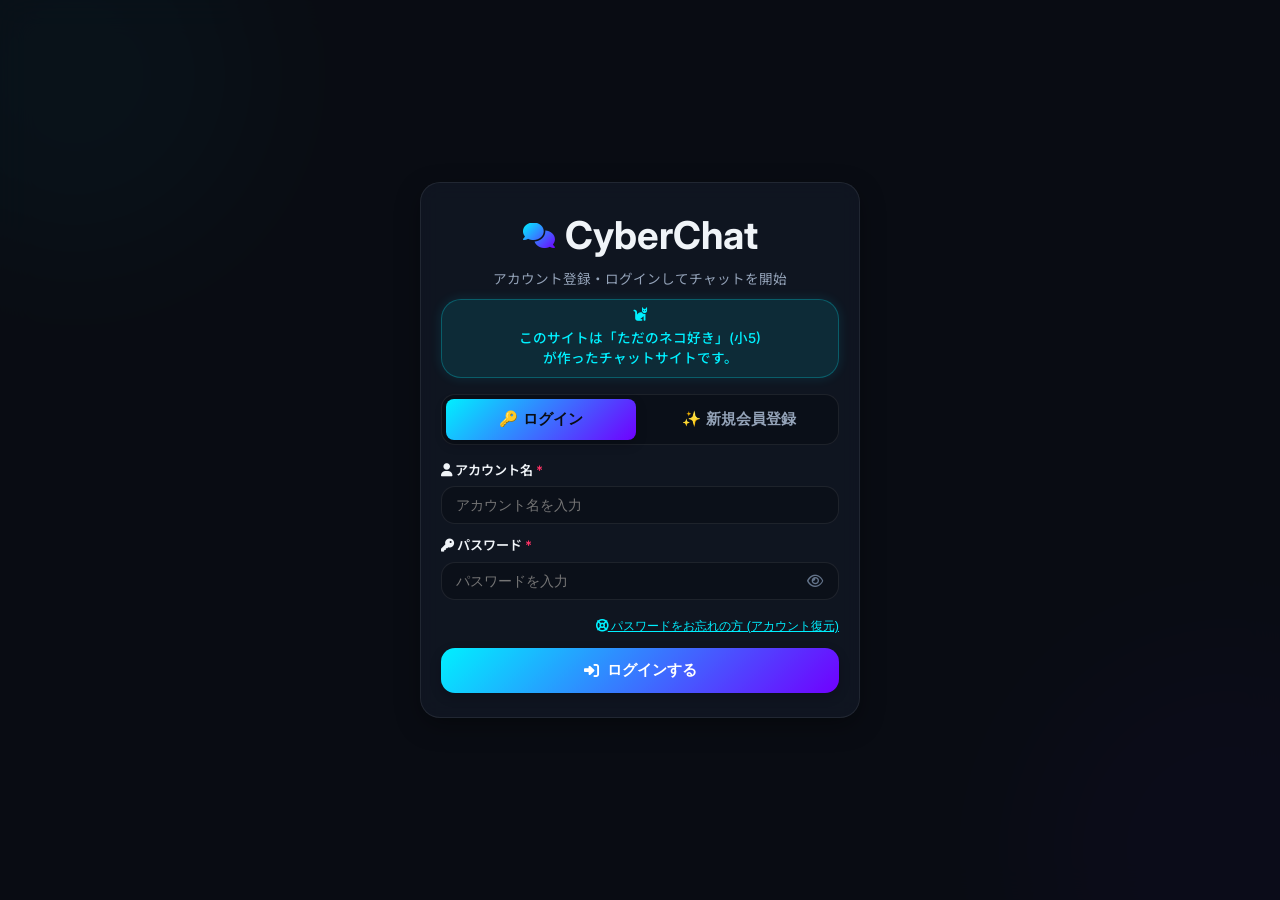
==== index.html @ 67e1bb81 "Add files via upload" ====
<!DOCTYPE html>
<html lang="ja">
<head>
  <meta charset="UTF-8">
  <meta name="viewport" content="width=device-width, initial-scale=1.0">
  <title>CyberChat - リアルタイム自由チャット (AI & ゲーム拡張版)</title>

  <!-- Google Fonts -->
  <link rel="preconnect" href="https://fonts.googleapis.com">
  <link rel="preconnect" href="https://fonts.gstatic.com" crossorigin>
  <link href="https://fonts.googleapis.com/css2?family=Inter:wght@300;400;500;600;700&family=Noto+Sans+JP:wght@300;400;500;700&display=swap" rel="stylesheet">

  <!-- FontAwesome Icons -->
  <link rel="stylesheet" href="https://cdnjs.cloudflare.com/ajax/libs/font-awesome/6.5.1/css/all.min.css">

  <!-- SVG Favicon -->
  <link rel="icon" href="data:image/svg+xml,<svg xmlns=%22http://www.w3.org/2000/svg%22 viewBox=%220 0 100 100%22><text y=%22.9em%22 font-size=%2290%22>💬</text></svg>">

  <!-- Custom Styles (Modularized) -->
  <link rel="stylesheet" href="css/main.css">
  <link rel="stylesheet" href="css/components/paint-studio.css">
  <link rel="stylesheet" href="styles.css">
</head>
<body>
  <!-- 背景グローエフェクト -->
  <div class="bg-glow bg-glow-1"></div>
  <div class="bg-glow bg-glow-2"></div>


  <!-- 画面共有ライブ表示ビューポート -->
  <div id="screen-share-overlay" class="screen-share-box glass-panel hidden">
    <div class="screen-share-header">
      <span id="screen-share-title-clickable" style="cursor:pointer;" title="クリックで大画面/小画面切り替え">
        <i class="fa-solid fa-desktop text-success pulse"></i> <strong id="screen-sharer-name">誰か</strong> の画面配信中
      </span>
      <div class="screen-share-actions">
        <button id="btn-expand-screen" class="btn-secondary btn-sm" title="大画面切り替え (シアターモード)"><i class="fa-solid fa-expand"></i></button>
        <button id="btn-snap-screen" class="btn-secondary btn-sm" title="スナップショット投稿"><i class="fa-solid fa-camera"></i></button>
        <button id="btn-stop-screen" class="btn-secondary btn-sm danger" title="共有停止"><i class="fa-solid fa-xmark"></i></button>
      </div>
    </div>
    <div class="screen-share-video-wrapper">
      <video id="screen-share-video" autoplay playsinline muted title="クリックで大画面切り替え"></video>
      <img id="screen-share-remote-img" class="hidden" alt="リモート画面配信" title="クリックで大画面切り替え">
    </div>
  </div>

  <!-- 🔑 ログイン・新規会員登録 モーダル (全画面オーバーレイ) -->
  <div id="auth-modal" class="overlay-screen active">
    <div class="join-card glass-panel animate-fade-in auth-card">
      <div class="join-header">
        <div class="app-brand">
          <i class="fa-solid fa-comments brand-icon"></i>
          <h2>CyberChat</h2>
        </div>
        <p class="join-subtitle">アカウント登録・ログインしてチャットを開始</p>
        <div class="auth-author-tag" id="site-creator-notice">
          <i class="fa-solid fa-cat"></i> <span>このサイトは「ただのネコ好き」(<span id="creator-grade">小5</span>)が作ったチャットサイトです。</span>
        </div>
      </div>

      <!-- Auth Mode Switch Tabs -->
      <div class="auth-tabs">
        <button type="button" id="tab-auth-login" class="auth-tab-btn active">🔑 ログイン</button>
        <button type="button" id="tab-auth-register" class="auth-tab-btn">✨ 新規会員登録</button>
      </div>

      <!-- 1. ログインフォーム -->
      <form id="login-form" class="auth-form-content active">
        <div class="input-group">
          <label for="login-account-name"><i class="fa-solid fa-user"></i> アカウント名 <span class="required">*</span></label>
          <input type="text" id="login-account-name" placeholder="アカウント名を入力" maxlength="30" required autocomplete="username">
        </div>

        <div class="input-group">
          <label for="login-password"><i class="fa-solid fa-key"></i> パスワード <span class="required">*</span></label>
          <div class="trip-input-wrapper">
            <input type="password" id="login-password" placeholder="パスワードを入力" required autocomplete="current-password">
            <button type="button" id="toggle-login-pass-vis" class="btn-icon-inside"><i class="fa-regular fa-eye"></i></button>
          </div>
        </div>

        <div id="login-error-msg" class="error-banner hidden"></div>

        <div style="text-align:right; margin-top:4px; margin-bottom:8px;">
          <button type="button" id="btn-open-recover-modal" style="font-size:0.78rem; color:var(--accent-primary); background:none; border:none; cursor:pointer; text-decoration:underline;">
            <i class="fa-solid fa-life-ring"></i> パスワードをお忘れの方 (アカウント復元)
          </button>
        </div>

        <button type="submit" id="btn-submit-login" class="btn-primary btn-block btn-lg" style="margin-top:4px;">
          <i class="fa-solid fa-right-to-bracket"></i> ログインする
        </button>
      </form>

      <!-- 2. 新規登録フォーム -->
      <form id="register-form" class="auth-form-content hidden">
        <div class="input-group">
          <label for="reg-account-name"><i class="fa-solid fa-user-plus"></i> アカウント名 <span class="required">*</span></label>
          <input type="text" id="reg-account-name" placeholder="例: cyber_user" maxlength="20" required autocomplete="username">
          <span class="input-hint">※半角英数字や日本語（3〜20文字）</span>
        </div>

        <div class="input-group">
          <label for="reg-recovery-email"><i class="fa-solid fa-envelope"></i> アカウント復元用メールアドレス (任意)</label>
          <input type="email" id="reg-recovery-email" placeholder="例: user@example.com" autocomplete="email">
          <span class="input-hint">※パスワード忘却時にアカウントを再発行・復元できます</span>
        </div>

        <div class="input-group">
          <label for="reg-password"><i class="fa-solid fa-lock"></i> パスワード <span class="required">*</span></label>
          <div class="trip-input-wrapper">
            <input type="password" id="reg-password" placeholder="4文字以上のパスワード" minlength="4" required autocomplete="new-password">
            <button type="button" id="toggle-reg-pass-vis" class="btn-icon-inside"><i class="fa-regular fa-eye"></i></button>
          </div>
        </div>

        <div class="input-group">
          <label for="reg-password-confirm"><i class="fa-solid fa-shield-halved"></i> パスワード (確認) <span class="required">*</span></label>
          <input type="password" id="reg-password-confirm" placeholder="パスワードを再入力" minlength="4" required autocomplete="new-password">
        </div>

        <div class="input-group">
          <label><i class="fa-solid fa-face-smile"></i> アイコンを選択 (全50種・GIF・5秒以内動画対応)</label>
          <div class="avatar-picker-tabs">
            <button type="button" class="avatar-tab-btn active" data-target="reg-tab-preset">アイコン50種</button>
            <button type="button" class="avatar-tab-btn" data-target="reg-tab-custom">🎬 画像・GIF・動画</button>
          </div>

          <div id="reg-tab-preset" class="avatar-tab-content active">
            <div class="avatar-category-pills">
              <button type="button" class="cat-pill active" data-cat="all" data-picker="reg">すべて</button>
              <button type="button" class="cat-pill" data-cat="cyber" data-picker="reg">SF</button>
              <button type="button" class="cat-pill" data-cat="werewolf" data-picker="reg">人狼</button>
              <button type="button" class="cat-pill" data-cat="animal" data-picker="reg">動物</button>
              <button type="button" class="cat-pill" data-cat="face" data-picker="reg">表情</button>
              <button type="button" class="cat-pill" data-cat="hobby" data-picker="reg">趣味</button>
            </div>
            <div id="reg-avatar-picker" class="avatar-picker-grid-50">
              <!-- 50種類アイコン -->
            </div>
          </div>

          <div id="reg-tab-custom" class="avatar-tab-content hidden">
            <div class="custom-avatar-uploader">
              <label class="btn-secondary btn-sm file-upload-btn">
                <i class="fa-solid fa-upload"></i> 画像 / GIF / 動画 (5秒以内) をアップロード
                <input type="file" id="reg-avatar-file-input" accept="image/*,image/gif,video/*" class="hidden-file-input">
              </label>
              <div class="url-input-row" style="margin-top:8px; display:flex; gap:6px;">
                <input type="url" id="reg-avatar-url-input" placeholder="画像・GIF・動画URL (https://...)" class="input-sm" style="flex:1;">
                <button type="button" id="btn-reg-apply-url" class="btn-primary btn-sm">適用</button>
              </div>
              <div class="custom-preview-wrapper" style="margin-top:10px; display:flex; align-items:center; gap:10px;">
                <span class="preview-lbl" style="font-size:0.85rem; color:var(--text-secondary);">現在のアイコン:</span>
                <div id="reg-avatar-preview" class="avatar-preview-box">🤖</div>
              </div>
            </div>
          </div>
        </div>

        <div class="input-group">
          <label for="reg-status"><i class="fa-solid fa-heart-pulse"></i> 一言ステータス</label>
          <select id="reg-status" class="status-select">
            <option value="💬 雑談歓迎">💬 雑談歓迎</option>
            <option value="🎮 ゲーム中">🎮 ゲーム中</option>
            <option value="☕ 作業中...">☕ 作業中...</option>
            <option value="😴 寝落ち寸前">😴 寝落ち寸前</option>
            <option value="🎵 音楽鑑賞">🎵 音楽鑑賞</option>
            <option value="❓ 質問・相談">❓ 質問・相談</option>
          </select>
        </div>

        <div id="reg-error-msg" class="error-banner hidden"></div>

        <button type="submit" id="btn-submit-register" class="btn-primary btn-block btn-lg" style="margin-top:12px;">
          <i class="fa-solid fa-user-check"></i> 新規登録して始める
        </button>
      </form>
    </div>
  </div>

  <!-- メインチャット画面 -->
  <div id="app-container" class="app-container hidden">
    <!-- サイドバー -->
    <aside id="sidebar" class="sidebar glass-panel">
      <div class="sidebar-header">
        <div class="app-brand-sm">
          <i class="fa-solid fa-comments brand-icon"></i>
          <span>CyberChat</span>
        </div>
        <button id="btn-close-sidebar" class="btn-icon sidebar-close-btn"><i class="fa-solid fa-xmark"></i></button>
      </div>

      <!-- 自分のプロフィールカード -->
      <div class="my-profile-card">
        <div class="profile-card-top-row">
          <div class="avatar-circle" id="my-avatar">🤖</div>
          <div class="profile-info">
            <div class="profile-name-row">
              <span class="profile-name" id="my-name-display">ゲスト</span>
              <span class="level-badge-pill" id="my-level-display">Lv.1</span>
            </div>
            <div class="profile-status-badge" id="my-status-display">💬 雑談歓迎</div>
            <div class="profile-trip" id="my-trip-display">◆------</div>
          </div>
          <div class="profile-card-actions">
            <button id="btn-open-edit-profile" class="btn-icon" title="プロフィール変更">
              <i class="fa-solid fa-pen-to-square"></i>
            </button>
            <button id="btn-logout-account" class="btn-icon danger" title="ログアウト">
              <i class="fa-solid fa-right-from-bracket"></i>
            </button>
          </div>
        </div>

        <div class="exp-bar-box" title="発言・フレンド追加・ログインでEXP獲得！Lv.10ですべての機能が解放されます">
          <div class="exp-bar-track">
            <div id="my-exp-bar-fill" class="exp-bar-fill" style="width: 0%;"></div>
          </div>
          <span id="my-exp-text" class="exp-text-val">0 / 50 EXP (0%)</span>
        </div>
      </div>

      <!-- 5 Categorized List Tab Buttons -->
      <div class="sidebar-category-tabs">
        <button class="sidebar-cat-btn" data-list-tab="ignored" title="無視リスト"><i class="fa-solid fa-user-slash"></i> 無視</button>
        <button class="sidebar-cat-btn active" data-list-tab="active" title="参加中リスト"><i class="fa-solid fa-microphone text-success"></i> 参加中</button>
        <button class="sidebar-cat-btn" data-list-tab="online" title="オンラインリスト"><i class="fa-solid fa-globe text-primary"></i> オンライン</button>
        <button class="sidebar-cat-btn" data-list-tab="friends" title="フレンドリスト"><i class="fa-solid fa-user-group text-warning"></i> フレンド</button>
        <button class="sidebar-cat-btn" data-list-tab="admins" title="運営リスト"><i class="fa-solid fa-shield-halved text-danger"></i> 運営</button>
      </div>

      <!-- User List Search Box -->
      <div class="sidebar-search-box">
        <i class="fa-solid fa-magnifying-glass search-icon"></i>
        <input type="text" id="sidebar-user-search-input" placeholder="アカウント名・IDで検索...">
        <button id="btn-clear-sidebar-search" class="btn-clear-search hidden"><i class="fa-solid fa-xmark"></i></button>
      </div>

      <!-- Active Tab Header & Counter -->
      <div class="sidebar-list-header">
        <span id="sidebar-list-title"><i class="fa-solid fa-users text-primary"></i> 参加中メンバー</span>
        <span id="sidebar-list-count-badge" class="user-count-badge">0人</span>
      </div>

      <!-- Unified List View Container -->
      <div class="sidebar-list-container">
        <ul id="sidebar-unified-user-ul" class="online-user-list">
          <!-- JS動的生成 -->
        </ul>
      </div>
    </aside>

    <!-- スマホDrawerオーバーレイ背景 -->
    <div id="sidebar-overlay" class="sidebar-overlay"></div>

    <!-- メインチャットエリア -->
    <main class="chat-main">
      <!-- 📁 ドラッグ＆ドロップファイル添付オーバーレイ -->
      <div id="drag-drop-overlay" class="drag-drop-overlay hidden">
        <i class="fa-solid fa-cloud-arrow-up pulse"></i>
        <div class="drag-drop-title">ファイルをドロップしてチャットへ添付</div>
        <div class="drag-drop-sub">画像・動画・音声・PDF・ZIP・ドキュメント対応 (最大15MB)</div>
      </div>

      <!-- ヘッダー -->
      <header class="chat-header glass-panel">
        <div class="header-left">
          <button id="btn-toggle-sidebar" class="btn-icon nav-drawer-btn">
            <i class="fa-solid fa-bars"></i>
          </button>
          <div class="chat-room-info">
            <h1 id="current-room-title"><i class="fa-solid fa-comments"></i> 💬 雑談部屋</h1>
            <span id="current-room-pr" class="room-pr-badge"><i class="fa-solid fa-bullhorn text-primary"></i> 誰でも自由に雑談できるメインの部屋です</span>
            <span class="room-status"><i class="fa-solid fa-bolt"></i> リアルタイム同期中</span>
          </div>
        </div>

        <div class="header-actions">
          <!-- 運営管理ボタン -->
          <button id="btn-open-admin-auth" class="btn-admin" title="運営専用管理画面">
            <i class="fa-solid fa-user-shield"></i>
            <span>運営</span>
          </button>

          <!-- 表示モード（スマホ/PC）即時切替ボタン -->
          <button id="btn-toggle-device-mode" class="btn-icon" title="スマホ/PC 表示モード切り替え">
            <i class="fa-solid fa-desktop"></i>
          </button>

          <!-- テーマ切り替えメニューボタン -->
          <button id="btn-theme-picker-toggle" class="btn-icon" title="カラーテーマ・ネオン背景の選択">
            <i class="fa-solid fa-palette"></i>
          </button>

          <!-- 画面共有ボタン -->
          <button id="btn-toggle-screen" class="btn-screen" title="画面共有">
            <i class="fa-solid fa-desktop"></i>
            <span>画面共有</span>
          </button>

          <!-- BGM プレイヤー -->
          <button id="btn-toggle-bgm" class="btn-icon" title="作業用BGM ON/OFF">
            <i class="fa-solid fa-music"></i>
          </button>


          <!-- ⚙️ 設定ボタン (効果音の音量・文字の大きさ) -->
          <button id="btn-open-settings" onclick="window.openSettingsModal()" class="btn-icon" title="⚙️ 設定 (音量・文字サイズ)">
            <i class="fa-solid fa-gear"></i>
          </button>

          <!-- 🌐 50か国語自動翻訳切り替えボタン -->
          <button id="btn-lang-picker-toggle" class="btn-icon" title="🌐 50か国語リアルタイム翻訳">
            <i class="fa-solid fa-language text-primary"></i>
          </button>
        </div>
      </header>

      <!-- テーマ選択ポップアップ -->
      <div id="theme-picker-popup" class="theme-picker-popup hidden animate-scale-up">
        <div class="theme-picker-title"><i class="fa-solid fa-palette"></i> テーマカラー切り替え (全10色)</div>
        <div class="theme-grid">
          <button class="theme-opt-btn active" data-theme-name="cyber">🌌 Cyber Midnight</button>
          <button class="theme-opt-btn" data-theme-name="matrix">💚 Matrix Code</button>
          <button class="theme-opt-btn" data-theme-name="vapor">🌇 Vaporwave Sunset</button>
          <button class="theme-opt-btn" data-theme-name="ocean">⚡ Electric Ocean</button>
          <button class="theme-opt-btn" data-theme-name="light">☀️ Clean Light</button>
          <button class="theme-opt-btn" data-theme-name="sakura">🌸 Sakura Neon</button>
          <button class="theme-opt-btn" data-theme-name="flame">🔥 Crimson Flame</button>
          <button class="theme-opt-btn" data-theme-name="forest">🌲 Emerald Forest</button>
          <button class="theme-opt-btn" data-theme-name="velvet">🔮 Midnight Velvet</button>
          <button class="theme-opt-btn" data-theme-name="pastel">🍭 Pastel Candy</button>
        </div>
      </div>

      <!-- 🌐 50か国語翻訳ポップアップ -->
      <div id="lang-picker-popup" class="theme-picker-popup hidden animate-scale-up" style="max-width:340px;">
        <div class="theme-picker-title"><i class="fa-solid fa-language text-primary"></i> 🌐 50か国語リアルタイム翻訳</div>
        <div style="font-size:0.75rem; color:var(--text-muted); margin-bottom:6px;">チャット翻訳ターゲット言語 (全50言語)</div>
        <select id="chat-lang-select" class="status-select" style="width:100%; font-size:0.85rem; padding:6px 10px;">
          <option value="ja">🇯🇵 日本語 (Japanese)</option>
          <option value="en">🇺🇸 English (英語)</option>
          <option value="zh-CN">🇨🇳 中文 简体 (Chinese)</option>
          <option value="zh-TW">🇹🇼 繁體中文 (Taiwan)</option>
          <option value="ko">🇰🇷 한국어 (Korean)</option>
          <option value="es">🇪🇸 Español (Spanish)</option>
          <option value="fr">🇫🇷 Français (French)</option>
          <option value="de">🇩🇪 Deutsch (German)</option>
          <option value="it">🇮🇹 Italiano (Italian)</option>
          <option value="pt">🇵🇹 Português (Portuguese)</option>
          <option value="ru">🇷🇺 Русский (Russian)</option>
          <option value="ar">🇸🇦 العربية (Arabic)</option>
          <option value="hi">🇮🇳 हिन्दी (Hindi)</option>
          <option value="bn">🇧🇩 বাংলা (Bengali)</option>
          <option value="tr">🇹🇷 Türkçe (Turkish)</option>
          <option value="vi">🇻🇳 Tiếng Việt (Vietnamese)</option>
          <option value="id">🇮🇩 Bahasa Indonesia (Indonesian)</option>
          <option value="tl">🇵🇭 Tagalog / Filipino</option>
          <option value="pl">🇵🇱 Polski (Polish)</option>
          <option value="nl">🇳🇱 Nederlands (Dutch)</option>
          <option value="th">🇹🇭 ไทย (Thai)</option>
          <option value="uk">🇺🇦 Українська (Ukrainian)</option>
          <option value="el">🇬🇷 Ελληνικά (Greek)</option>
          <option value="cs">🇨🇿 Čeština (Czech)</option>
          <option value="ro">🇷🇴 Română (Romanian)</option>
          <option value="hu">🇭🇺 Magyar (Hungarian)</option>
          <option value="sv">🇸🇪 Svenska (Swedish)</option>
          <option value="fi">🇫🇮 Suomi (Finnish)</option>
          <option value="no">🇳🇴 Norsk (Norwegian)</option>
          <option value="da">🇩🇰 Dansk (Danish)</option>
          <option value="he">🇮🇱 עברית (Hebrew)</option>
          <option value="fa">🇮🇷 فارسی (Persian)</option>
          <option value="ms">🇲🇾 Bahasa Melayu (Malay)</option>
          <option value="sk">🇸🇰 Slovenčina (Slovak)</option>
          <option value="bg">🇧🇬 Български (Bulgarian)</option>
          <option value="hr">🇭🇷 Hrvatski (Croatian)</option>
          <option value="sr">🇸🇷 Српски (Serbian)</option>
          <option value="sl">🇸🇮 Slovenščina (Slovenian)</option>
          <option value="et">🇪🇪 Eesti (Estonian)</option>
          <option value="lv">🇱🇻 Latviešu (Latvian)</option>
          <option value="lt">🇱🇹 Lietuvių (Lithuanian)</option>
          <option value="is">🇮🇸 Íslenska (Icelandic)</option>
          <option value="ga">🇮🇪 Gaeilge (Irish)</option>
          <option value="mt">🇲🇹 Malti (Maltese)</option>
          <option value="sq">🇦🇱 Shqip (Albanian)</option>
          <option value="mk">🇲🇰 Македонски (Macedonian)</option>
          <option value="hy">🇦🇲 Հայերեն (Armenian)</option>
          <option value="ka">🇬🇪 ქართული (Georgian)</option>
          <option value="mn">🇲🇳 Монгол (Mongolian)</option>
          <option value="km">🇰🇭 ភាសាខ្មែរ (Khmer)</option>
        </select>
      </div>

      <!-- ルーム切り替えタブバー -->
      <div class="room-tabs-bar glass-panel">
        <div id="room-tabs-list" class="room-tabs-list">
          <button class="room-tab active" data-room="public_main" data-name="💬 雑談部屋" data-pr="誰でも自由に雑談できるメインの部屋です">
            <i class="fa-solid fa-comments"></i> 💬 雑談部屋
          </button>
          <button class="room-tab" data-room="sys_admin" data-name="👑 運営部屋" data-pr="運営メンバー・製作者のみが入れる特別限定ルームです">
            <i class="fa-solid fa-crown text-warning"></i> 👑 運営部屋
          </button>
          <button class="room-tab" data-room="sys_trusted" data-name="💎 信頼部屋" data-pr="信頼済みエフェクトがついている人限定の部屋です">
            <i class="fa-solid fa-gem text-info"></i> 💎 信頼部屋
          </button>
          <button class="room-tab" data-room="sys_veteran" data-name="⭐ 古参部屋" data-pr="古参エフェクトがついている人限定の部屋です">
            <i class="fa-solid fa-star text-warning"></i> ⭐ 古参部屋
          </button>
          <button class="room-tab room-tab-bug" data-room="public_bug_report" data-name="🐛 バグ報告ホーム" data-pr="システムや表示の不具合・バグ報告を投稿する部屋です">
            <i class="fa-solid fa-bug text-danger"></i> 🐛 バグ報告ホーム
          </button>
          <button class="room-tab room-tab-feature" data-room="public_feature_request" data-name="💡 追加機能提案ホーム" data-pr="こんな機能がほしい！などのアイデアや提案を投稿する部屋です">
            <i class="fa-solid fa-lightbulb text-warning"></i> 💡 追加機能提案ホーム
          </button>
          <!-- 作成された部屋タブが動的に表示されます -->
        </div>
        <button id="btn-open-create-room" class="btn-create-room" title="新しい部屋を作成">
          <i class="fa-solid fa-plus"></i> 新しい部屋を作成
        </button>
      </div>

      <!-- お題・トピックピン留めバー -->
      <div class="topic-pin-bar glass-panel">
        <i class="fa-solid fa-thumbtack topic-icon"></i>
        <span class="topic-label">本日のお題:</span>
        <span id="room-topic-text" class="topic-text">みんなの好きな食べ物や最近ハマっていることは？</span>
        <button id="btn-edit-topic" class="btn-edit-topic-icon" title="お題を変更"><i class="fa-solid fa-pen"></i></button>
      </div>

      <!-- 🔍 チャットメッセージ検索バー -->
      <div class="chat-msg-search-container">
        <div class="chat-msg-search-input-wrapper">
          <i class="fa-solid fa-magnifying-glass"></i>
          <input type="text" id="chat-msg-search-input" class="chat-msg-search-input" placeholder="🔍 メッセージ本文・発言者をリアルタイム検索...">
          <button id="btn-clear-chat-search" class="btn-clear-search hidden"><i class="fa-solid fa-xmark"></i></button>
        </div>
        <span id="chat-search-count-tag" class="user-count-badge hidden">0件</span>
      </div>

      <!-- メッセージ表示エリア -->
      <div id="chat-messages" class="chat-messages">
        <div id="messages-loading" class="loading-state">
          <i class="fa-solid fa-circle-notch fa-spin"></i> メッセージを読み込み中...
        </div>
        <div id="messages-container" class="messages-container"></div>
      </div>

      <!-- スクロールダウンボタン -->
      <button id="btn-scroll-bottom" class="scroll-bottom-btn hidden">
        <i class="fa-solid fa-arrow-down"></i>
        <span id="unread-count" class="unread-badge hidden">0</span>
      </button>

      <!-- タイピング表示インジケーター -->
      <div id="typing-indicator" class="typing-indicator-bar hidden">
        <i class="fa-solid fa-pen-nib fa-bounce"></i> <span id="typing-users-text">誰かがメッセージを入力中...</span>
      </div>

      <!-- 返信（引用）ターゲット表示バー -->
      <div id="reply-banner" class="reply-banner-bar hidden">
        <div class="reply-info">
          <i class="fa-solid fa-reply text-primary"></i>
          <span class="reply-label">返信先: <strong id="reply-target-name">〇〇</strong></span>
          <span class="reply-text-preview" id="reply-target-text">"メッセージのプレビュー..."</span>
        </div>
        <button id="btn-cancel-reply" class="btn-cancel-whisper" title="返信キャンセル"><i class="fa-solid fa-xmark"></i></button>
      </div>

      <!-- 内緒話（DM）ターゲット表示バー -->
      <div id="whisper-banner" class="whisper-banner-bar hidden">
        <span><i class="fa-solid fa-lock"></i> <strong id="whisper-target-name">〇〇</strong> さんへ内緒話（秘密メッセージ）を送信中</span>
        <button id="btn-cancel-whisper" class="btn-cancel-whisper"><i class="fa-solid fa-xmark"></i> 解除</button>
      </div>

      <!-- メディア・ファイル添付プレビューバー -->
      <div id="attachment-preview" class="attachment-preview-bar hidden">
        <div class="preview-thumb-wrapper" id="preview-thumb-container">
          <img id="preview-img" src="" alt="添付ファイル" class="hidden">
          <div id="preview-file-icon" class="file-icon-placeholder hidden"><i class="fa-solid fa-file-arrow-up"></i></div>
          <button id="btn-remove-attachment" class="btn-remove-thumb"><i class="fa-solid fa-xmark"></i></button>
        </div>
        <div class="preview-info">
          <span class="preview-title" id="preview-filename">ファイルが選択されました</span>
          <span class="preview-hint" id="preview-filesize">送信ボタンを押すと投稿されます</span>
        </div>
      </div>


      <!-- Quick Snippets ショートカットバー -->
      <div class="snippets-bar">
        <span class="snippet-tag" onclick="window.startMathQuizGame()">🧠 数学クイズ</span>
        <span class="snippet-tag" onclick="window.insertSnippet('草ww')">草ww</span>
        <span class="snippet-tag" onclick="window.insertSnippet('88888👏')">88888👏</span>
        <span class="snippet-tag" onclick="window.insertSnippet('なるほど！')">なるほど！</span>
        <span class="snippet-tag" onclick="window.insertSnippet('おつあり！')">おつあり！</span>
      </div>

      <!-- 入力フッター -->
      <footer class="chat-footer glass-panel">
        <!-- 絵文字ピッカー -->
        <div id="emoji-picker" class="emoji-picker-popup hidden">
          <div class="emoji-grid">
            <span>😀</span><span>😂</span><span>🤣</span><span>😍</span><span>🥰</span><span>😎</span>
            <span>😊</span><span>🙌</span><span>👍</span><span>❤️</span><span>🔥</span><span>✨</span>
            <span>🎉</span><span>🤔</span><span>😅</span><span>😭</span><span>👀</span><span>💯</span>
            <span>🚀</span><span>💪</span><span>🙏</span><span>👏</span><span>⚡</span><span>💩</span>
          </div>
        </div>



        <div class="chat-input-row">
          <div class="tool-buttons">
            <!-- 🧠 数学対戦クイズ ボタン -->
            <button type="button" id="btn-open-math-quiz" onclick="const m=document.getElementById('math-quiz-modal'); if(m){ m.classList.remove('hidden'); m.style.display='flex'; }" class="btn-icon-tool" title="数学スピードクイズ対戦を出題">
              <i class="fa-solid fa-brain text-warning"></i>
            </button>

            <!-- 🧮 電卓キーパッド付き数学クイズ出題 ボタン -->
            <button type="button" id="btn-open-custom-quiz" onclick="const m=document.getElementById('custom-quiz-modal'); if(m){ m.classList.remove('hidden'); m.style.display='flex'; }" class="btn-icon-tool" title="電卓キーパッドでオリジナル数学クイズを出題">
              <i class="fa-solid fa-calculator text-success"></i>
            </button>

            <button type="button" id="btn-emoji-toggle" class="btn-icon-tool" title="絵文字">
              <i class="fa-regular fa-face-smile"></i>
            </button>

            <button type="button" id="btn-open-paint" class="btn-icon-tool" title="お絵かき・手書きイラスト">
              <i class="fa-solid fa-paintbrush"></i>
            </button>

            <label for="media-file-input" class="btn-icon-tool" title="画像・動画・ファイルを共有">
              <i class="fa-solid fa-paperclip"></i>
              <input type="file" id="media-file-input" accept="image/*,video/*,audio/*,.pdf,.zip,.doc,.docx,.txt,.csv" class="hidden-file-input">
            </label>

            <button type="button" id="btn-open-create-poll" class="btn-icon-tool" title="アンケートを作成">
              <i class="fa-solid fa-chart-simple"></i>
            </button>
          </div>

          <textarea id="message-text-input" placeholder="メッセージを入力... (Shift+Enterで改行)" rows="1"></textarea>

          <button id="btn-send-message" class="btn-send">
            <i class="fa-solid fa-paper-plane"></i>
          </button>
        </div>
      </footer>
    </main>
  </div>

  <!-- 👑 運営管理画面（コントロールパネル）モーダル -->
  <div id="admin-panel-modal" class="modal-overlay hidden">
    <div class="modal-card glass-panel animate-scale-up" style="max-width: 650px;">
      <div class="modal-header" style="background: rgba(255, 51, 102, 0.15);">
        <h3 class="text-danger"><i class="fa-solid fa-user-gear"></i> CyberChat 運営専用コントロールパネル</h3>
        <button class="btn-icon modal-close"><i class="fa-solid fa-xmark"></i></button>
      </div>
      <div class="modal-body" style="max-height: 70vh; overflow-y: auto;">
        
        <!-- 👑 運営権限ユーザー指名（製作者用） -->
        <div class="admin-section-box" style="background: rgba(0, 240, 255, 0.06); border-color: rgba(0, 240, 255, 0.25);">
          <h4><i class="fa-solid fa-crown text-warning"></i> 👑 運営権限ユーザー指名 (製作者専用)</h4>
          <p style="font-size:0.8rem; color:var(--text-secondary); margin-bottom:8px;">
            製作者「ただのネコ好き」のみが運営メンバーを指名・解除できます。指名されたメンバーは運営画面を直接開けます。
          </p>
          <div id="admin-delegation-list" style="display:flex; flex-direction:column; gap:6px; max-height:160px; overflow-y:auto;">
            <!-- JS動的レンダリング -->
          </div>
        </div>
        <div class="admin-section-box">
          <h4><i class="fa-solid fa-bolt text-danger"></i> ルーム一括操作</h4>
          <div class="admin-action-grid">
            <button id="btn-admin-clear-messages" class="btn-admin-act danger">
              <i class="fa-solid fa-trash-can"></i>
              <span>発言を全消去</span>
            </button>
            <button id="btn-admin-clear-topic" class="btn-admin-act warning">
              <i class="fa-solid fa-eraser"></i>
              <span>お題リセット</span>
            </button>
            <button id="btn-admin-toggle-crown" class="btn-admin-act primary">
              <i class="fa-solid fa-crown"></i>
              <span>👑 運営マーク切替</span>
            </button>
            <button id="btn-admin-clean-inactive" class="btn-admin-act warning">
              <i class="fa-solid fa-user-xmark"></i>
              <span>🧹 1ヶ月未ログイン垢を掃除</span>
            </button>
          </div>
        </div>

        <!-- 📢 運営公式アナウンス送信 -->
        <div class="admin-section-box">
          <h4><i class="fa-solid fa-bullhorn text-warning"></i> 運営公式アナウンス放送</h4>
          <div class="admin-announce-form">
            <input type="text" id="admin-announce-input" placeholder="全体に送る公式アナウンスメッセージを入力..." maxlength="120">
            <button id="btn-admin-send-announce" class="btn-primary"><i class="fa-solid fa-paper-plane"></i> 放送</button>
          </div>
        </div>

        <!-- 🤖 AI Bot (Gemini) APIキー設定セクション -->
        <div class="admin-section-box">
          <h4><i class="fa-solid fa-robot text-primary"></i> AI Bot (Gemini) APIキー設定</h4>
          <p style="font-size:0.8rem; color:var(--text-secondary); margin-bottom:10px;">
            APIキーを編集するには専用パスワード <code>hatosabure-Unei-API-key</code> を入力して解除してください。
          </p>

          <div class="input-group">
            <label for="admin-api-unlock-pass"><i class="fa-solid fa-lock text-warning"></i> APIキー編集用パスワード</label>
            <div class="trip-input-wrapper" style="display:flex; gap:6px;">
              <input type="password" id="admin-api-unlock-pass" placeholder="hatosabure-Unei-API-key を入力" autocomplete="off" style="flex:1;">
              <button type="button" id="btn-unlock-admin-api" class="btn-secondary btn-sm"><i class="fa-solid fa-key"></i> ロック解除</button>
            </div>
            <div id="admin-api-unlock-msg" class="error-banner hidden" style="margin-top:6px;"></div>
          </div>

          <div id="admin-api-key-edit-box" class="input-group hidden" style="margin-top:12px;">
            <label for="admin-ai-key-input"><i class="fa-solid fa-key text-success"></i> APIキー編集</label>
            <div class="trip-input-wrapper" style="display:flex; gap:6px;">
              <input type="password" id="admin-ai-key-input" placeholder="APIキーを入力" autocomplete="off" style="flex:1;">
              <button type="button" id="toggle-admin-ai-key-vis" class="btn-icon-inside"><i class="fa-regular fa-eye"></i></button>
              <button type="button" id="btn-save-admin-ai-key" class="btn-primary btn-sm"><i class="fa-solid fa-floppy-disk"></i> 保存</button>
            </div>
            <span class="input-hint">※APIキーはGitHubのリポジトリにコミットされず、ローカルにのみ保存されます。</span>
          </div>
        </div>

        <!-- 👥 オンラインユーザー管理 & BAN操作 -->
        <div class="admin-section-box">
          <h4><i class="fa-solid fa-users-slash text-danger"></i> 参加中メンバーのBAN（アクセス禁止）/ 追放</h4>
          
          <!-- 🎯 ユーザー名直接指定BANフォーム -->
          <div style="margin-bottom: 12px; background: rgba(255, 51, 102, 0.08); padding: 10px; border-radius: var(--radius-md); border: 1px solid rgba(255, 51, 102, 0.3);">
            <label style="font-size:0.82rem; font-weight:700; color:#ff6b8b; display:block; margin-bottom:6px;">
              <i class="fa-solid fa-user-ninja"></i> ユーザー名・アカウント名で直接永久BAN指定
            </label>
            <div style="display:flex; gap:6px;">
              <input type="text" id="admin-manual-ban-name-input" placeholder="例: 野獣先輩" class="input-sm" style="flex:1;">
              <button type="button" id="btn-admin-manual-ban" class="btn-primary btn-sm danger"><i class="fa-solid fa-gavel"></i> 永久BAN実行</button>
            </div>
            <span class="input-hint">※指定した名前での新規ログイン・アクセス・発言を即座かつ永久に遮断します。</span>
          </div>

          <div class="admin-user-table-wrapper">
            <table class="admin-user-table">
              <thead>
                <tr>
                  <th>ユーザー名</th>
                  <th>トリップ</th>
                  <th>ID</th>
                  <th>操作</th>
                </tr>
              </thead>
              <tbody id="admin-user-tbody">
                <!-- JSで動的生成 -->
              </tbody>
            </table>
          </div>
        </div>

        <!-- 🚫 BANリスト解除管理 -->
        <div class="admin-section-box">
          <h4><i class="fa-solid fa-ban text-muted"></i> 現在BANされているユーザー一覧</h4>
          <ul id="admin-banned-list" class="admin-banned-ul">
            <!-- JSで動的生成 -->
          </ul>
        </div>

        <!-- 📋 届いたバグ報告・追加機能提案一覧 -->
        <div class="admin-section-box">
          <h4><i class="fa-solid fa-clipboard-list text-info"></i> 届いたバグ報告・追加機能提案一覧</h4>
          <div class="admin-reports-wrapper" style="max-height:220px; overflow-y:auto;">
            <ul id="admin-reports-list" class="admin-banned-ul">
              <!-- JSで動的生成 -->
            </ul>
          </div>
        </div>

      </div>
      <div class="modal-footer">
        <button class="btn-secondary modal-close">管理画面を閉じる</button>
      </div>
    </div>
  </div>

  <!-- 🎨 お絵かき・手書きイラストスタジオ モーダル -->
  <div id="paint-modal" class="modal-overlay hidden">
    <div class="modal-card glass-panel animate-scale-up paint-studio-modal">
      <div class="modal-header paint-modal-header">
        <div class="paint-header-left">
          <h3><i class="fa-solid fa-paintbrush text-primary"></i> 手書きイラストスタジオ</h3>
        </div>
        <div class="paint-header-actions">
          <button type="button" id="btn-paint-undo" class="btn-secondary btn-sm" title="元に戻す (Ctrl+Z)" disabled>
            <i class="fa-solid fa-rotate-left"></i> 元に戻す
          </button>
          <button type="button" id="btn-paint-redo" class="btn-secondary btn-sm" title="やり直し (Ctrl+Y)" disabled>
            <i class="fa-solid fa-rotate-right"></i> やり直し
          </button>
          <button type="button" id="btn-clear-paint" class="btn-danger-soft btn-sm" title="キャンバスを全消去">
            <i class="fa-solid fa-trash-can"></i> 全消去
          </button>
          <button type="button" class="btn-icon modal-close" title="閉じる"><i class="fa-solid fa-xmark"></i></button>
        </div>
      </div>

      <div class="modal-body paint-studio-body">
        <!-- 🛠️ ツール選択バー -->
        <div class="paint-toolbar">
          <div class="paint-tool-group">
            <button type="button" class="paint-tool-btn active" data-tool="pen" title="ペン (通常描画)">
              <i class="fa-solid fa-pen"></i><span>ペン</span>
            </button>
            <button type="button" class="paint-tool-btn" data-tool="eraser" title="消しゴム">
              <i class="fa-solid fa-eraser"></i><span>消しゴム</span>
            </button>
            <button type="button" class="paint-tool-btn" data-tool="blur" title="ぼかし (描画線をぼかす)">
              <i class="fa-solid fa-droplet"></i><span>ぼかし</span>
            </button>
            <button type="button" class="paint-tool-btn" data-tool="bucket" title="バケツ塗りつぶし">
              <i class="fa-solid fa-fill-drip"></i><span>塗りつぶし</span>
            </button>
            <button type="button" class="paint-tool-btn" data-tool="highlighter" title="蛍光ペン (裏抜けマーカー)">
              <i class="fa-solid fa-highlighter"></i><span>蛍光ペン</span>
            </button>
            <button type="button" class="paint-tool-btn" data-tool="neon" title="ネオン (光るペン)">
              <i class="fa-solid fa-wand-magic-sparkles"></i><span>ネオン</span>
            </button>
            <button type="button" class="paint-tool-btn" data-tool="rainbow" title="レインボー">
              <i class="fa-solid fa-rainbow"></i><span>虹色</span>
            </button>
            <button type="button" class="paint-tool-btn" data-tool="stamp" title="キラキラスタンプ">
              <i class="fa-solid fa-star"></i><span>スタンプ</span>
            </button>
            <button type="button" class="paint-tool-btn" data-tool="shape" title="図形描画">
              <i class="fa-solid fa-shapes"></i><span>図形</span>
            </button>
            <button type="button" class="paint-tool-btn" data-tool="eyedropper" title="スポイト (色取得)">
              <i class="fa-solid fa-eye-dropper"></i><span>スポイト</span>
            </button>
          </div>
        </div>

        <!-- ⚙️ 調整コントロールパネル -->
        <div class="paint-controls-bar">
          <!-- 図形設定（図形ツール選択時） -->
          <div id="paint-shape-options" class="paint-option-group hidden">
            <label><i class="fa-solid fa-vector-square"></i> 種類:</label>
            <select id="paint-shape-type" class="paint-select-sm">
              <option value="line">直線</option>
              <option value="rect">長方形</option>
              <option value="circle">円 / 楕円</option>
              <option value="arrow">矢印</option>
            </select>
            <label class="paint-checkbox-label">
              <input type="checkbox" id="paint-shape-fill"> 塗りつぶし
            </label>
          </div>

          <!-- スタンプ設定（スタンプツール選択時） -->
          <div id="paint-stamp-options" class="paint-option-group hidden">
            <label><i class="fa-solid fa-icons"></i> スタンプ:</label>
            <select id="paint-stamp-type" class="paint-select-sm">
              <option value="star">★ 星</option>
              <option value="heart">♥ ハート</option>
              <option value="sparkle">✨ キラキラ</option>
              <option value="note">🎵 音符</option>
            </select>
          </div>

          <!-- カラーパレット & カラーピッカー -->
          <div class="paint-color-section">
            <input type="color" id="paint-color" value="#00f0ff" title="カラーピッカー">
            <div class="paint-swatches">
              <button type="button" class="paint-swatch" data-color="#000000" style="background:#000000;"></button>
              <button type="button" class="paint-swatch" data-color="#ffffff" style="background:#ffffff; border:1px solid #ccc;"></button>
              <button type="button" class="paint-swatch" data-color="#ff3366" style="background:#ff3366;"></button>
              <button type="button" class="paint-swatch" data-color="#ff9900" style="background:#ff9900;"></button>
              <button type="button" class="paint-swatch" data-color="#ffcc00" style="background:#ffcc00;"></button>
              <button type="button" class="paint-swatch" data-color="#00ff88" style="background:#00ff88;"></button>
              <button type="button" class="paint-swatch active" data-color="#00f0ff" style="background:#00f0ff;"></button>
              <button type="button" class="paint-swatch" data-color="#7000ff" style="background:#7000ff;"></button>
              <button type="button" class="paint-swatch" data-color="#ff00ff" style="background:#ff00ff;"></button>
            </div>
          </div>

          <!-- 太さ ＆ 透明度スライダー -->
          <div class="paint-sliders-section">
            <div class="paint-slider-item">
              <span>太さ: <strong id="paint-size-val">6px</strong></span>
              <input type="range" id="paint-size" min="1" max="60" value="6">
            </div>
            <div class="paint-slider-item">
              <span>透明度: <strong id="paint-opacity-val">100%</strong></span>
              <input type="range" id="paint-opacity" min="10" max="100" value="100">
            </div>
            <!-- リアルタイムプレビュープレビューサークル -->
            <div class="paint-brush-preview-wrapper" title="ブラシプレビュー">
              <div id="paint-brush-preview"></div>
            </div>
          </div>
        </div>

        <!-- 🖼️ キャンバス描画領域 -->
        <div class="paint-canvas-wrapper" id="paint-canvas-wrapper">
          <canvas id="paint-canvas" width="720" height="480"></canvas>
        </div>
      </div>

      <div class="modal-footer paint-modal-footer">
        <div class="paint-footer-left">
          <!-- 背景選択 -->
          <div class="paint-bg-selector">
            <label for="paint-bg-type"><i class="fa-solid fa-layer-group"></i> キャンバス背景:</label>
            <select id="paint-bg-type" class="paint-select-sm">
              <option value="white">白背景</option>
              <option value="black">黒背景</option>
              <option value="grid">方眼紙 (グリッド)</option>
              <option value="transparent">透明</option>
            </select>
          </div>
          <!-- 背景画像読込 -->
          <label for="paint-bg-file" class="btn-secondary btn-sm" title="下絵・背景画像を読込">
            <i class="fa-solid fa-image"></i> 画像読込
            <input type="file" id="paint-bg-file" accept="image/*" class="hidden-file-input">
          </label>
          <!-- PNG保存 -->
          <button type="button" id="btn-download-paint" class="btn-secondary btn-sm" title="画像として保存">
            <i class="fa-solid fa-download"></i> 保存
          </button>
        </div>

        <div class="paint-footer-right">
          <button type="button" class="btn-secondary modal-close">キャンセル</button>
          <button type="button" id="btn-submit-paint" class="btn-primary">
            <i class="fa-solid fa-paper-plane"></i> イラストを投稿
          </button>
        </div>
      </div>
    </div>
  </div>

  <!-- 🏠 新しい部屋を作成モーダル -->
  <div id="create-room-modal" class="modal-overlay hidden">
    <div class="modal-card glass-panel animate-scale-up">
      <div class="modal-header">
        <h3><i class="fa-solid fa-plus-circle text-primary"></i> 新しい部屋を作成</h3>
        <button class="btn-icon modal-close"><i class="fa-solid fa-xmark"></i></button>
      </div>
      <div class="modal-body">
        <div class="input-group">
          <label for="new-room-name"><i class="fa-solid fa-door-open"></i> 部屋の名前 <span class="required">*</span></label>
          <input type="text" id="new-room-name" placeholder="例: ゲーム部屋、イラスト雑談" maxlength="25" required>
        </div>

        <div class="input-group">
          <label for="new-room-pr"><i class="fa-solid fa-bullhorn"></i> 部屋のPR / 説明</label>
          <input type="text" id="new-room-pr" placeholder="例: みんなでワイワイゲームについて話す部屋です！" maxlength="60">
        </div>

        <div class="input-group">
          <label><i class="fa-solid fa-icons"></i> 部屋アイコン</label>
          <div class="room-icon-picker">
            <button type="button" class="room-icon-opt active" data-icon="💬">💬 雑談</button>
            <button type="button" class="room-icon-opt" data-icon="🎮">🎮 ゲーム</button>
            <button type="button" class="room-icon-opt" data-icon="🎵">🎵 音楽</button>
            <button type="button" class="room-icon-opt" data-icon="📚">📚 読書</button>
            <button type="button" class="room-icon-opt" data-icon="🎨">🎨 イラスト</button>
            <button type="button" class="room-icon-opt" data-icon="🔒">🔒 秘密</button>
          </div>
        </div>

        <div class="input-group">
          <label><i class="fa-solid fa-shield-halved"></i> アクセス制限設定</label>
          <div class="room-access-type-selector">
            <label class="access-type-option">
              <input type="radio" name="new-room-access" value="public" checked>
              <div class="access-type-card">
                <i class="fa-solid fa-globe text-success"></i>
                <div>
                  <strong>誰でも入れる (公開)</strong>
                  <span class="sub-desc">パスワード不要で誰でも参加できます</span>
                </div>
              </div>
            </label>
            <label class="access-type-option">
              <input type="radio" name="new-room-access" value="private">
              <div class="access-type-card">
                <i class="fa-solid fa-lock text-warning"></i>
                <div>
                  <strong>パスワード制 (鍵付き)</strong>
                  <span class="sub-desc">合言葉・パスワードを知っている人のみ参加できます</span>
                </div>
              </div>
            </label>
          </div>
        </div>

        <div id="new-room-password-group" class="input-group hidden">
          <label for="new-room-password"><i class="fa-solid fa-key"></i> 部屋のパスワード <span class="required">*</span></label>
          <input type="password" id="new-room-password" placeholder="合言葉を入力" maxlength="20">
        </div>
      </div>
      <div class="modal-footer">
        <button class="btn-secondary modal-close">キャンセル</button>
        <button id="btn-submit-create-room" class="btn-primary"><i class="fa-solid fa-check"></i> 部屋を作成して入室</button>
      </div>
    </div>
  </div>

  <!-- 🔒 パスワード付き部屋の入力モーダル -->
  <div id="room-pass-modal" class="modal-overlay hidden">
    <div class="modal-card glass-panel animate-scale-up" style="max-width:380px;">
      <div class="modal-header">
        <h3><i class="fa-solid fa-lock text-warning"></i> パスワード付き部屋への入室</h3>
        <button class="btn-icon modal-close"><i class="fa-solid fa-xmark"></i></button>
      </div>
      <div class="modal-body">
        <p id="room-pass-target-name" style="font-weight:600; margin-bottom:10px; color:var(--text-primary);"></p>
        <div class="input-group">
          <label for="room-pass-input">合言葉 / パスワード <span class="required">*</span></label>
          <input type="password" id="room-pass-input" placeholder="パスワードを入力" required>
        </div>
        <div id="room-pass-error" class="error-banner hidden">パスワードが間違っています</div>
      </div>
      <div class="modal-footer">
        <button class="btn-secondary modal-close">キャンセル</button>
        <button id="btn-submit-room-pass" class="btn-primary"><i class="fa-solid fa-key"></i> 入室する</button>
      </div>
    </div>
  </div>

  <!-- お題編集モーダル -->
  <div id="topic-modal" class="modal-overlay hidden">
    <div class="modal-card glass-panel animate-scale-up">
      <div class="modal-header">
        <h3><i class="fa-solid fa-thumbtack"></i> ルームのお題を変更</h3>
        <button class="btn-icon modal-close"><i class="fa-solid fa-xmark"></i></button>
      </div>
      <div class="modal-body">
        <div class="input-group">
          <label for="topic-input">新しいお題テキスト</label>
          <input type="text" id="topic-input" placeholder="例: 今週のおすすめアニメは？" maxlength="60">
        </div>
      </div>
      <div class="modal-footer">
        <button class="btn-secondary modal-close">キャンセル</button>
        <button id="btn-save-topic" class="btn-primary"><i class="fa-solid fa-check"></i> 更新する</button>
      </div>
    </div>
  </div>

  <!-- アンケート作成モーダル -->
  <div id="poll-modal" class="modal-overlay hidden">
    <div class="modal-card glass-panel animate-scale-up">
      <div class="modal-header">
        <h3><i class="fa-solid fa-chart-simple"></i> アンケートを作成</h3>
        <button class="btn-icon modal-close"><i class="fa-solid fa-xmark"></i></button>
      </div>
      <div class="modal-body">
        <div class="input-group">
          <label for="poll-question">アンケートの質問 <span class="required">*</span></label>
          <input type="text" id="poll-question" placeholder="例: 次のイベントはどこに行きたい？" maxlength="80">
        </div>

        <div class="input-group">
          <label>選択肢 <span class="required">*</span> (最小2つ、最大8つ)</label>
          <div id="poll-options-container" class="poll-options-inputs">
            <div class="poll-opt-row">
              <input type="text" class="poll-opt-input" placeholder="選択肢 1" maxlength="30">
            </div>
            <div class="poll-opt-row">
              <input type="text" class="poll-opt-input" placeholder="選択肢 2" maxlength="30">
            </div>
          </div>
          <button type="button" id="btn-add-poll-opt" class="btn-secondary btn-sm">
            <i class="fa-solid fa-plus"></i> 選択肢を追加
          </button>
        </div>

        <!-- ⏱️ 制限時間選択 (1分〜5分) -->
        <div class="input-group" style="margin-top:12px;">
          <label for="poll-duration"><i class="fa-solid fa-clock text-warning"></i> 制限時間 (時間経過で結果を自動発表)</label>
          <select id="poll-duration" class="status-select">
            <option value="1">⏱️ 1分間</option>
            <option value="2">⏱️ 2分間</option>
            <option value="3" selected>⏱️ 3分間</option>
            <option value="4">⏱️ 4分間</option>
            <option value="5">⏱️ 5分間</option>
          </select>
        </div>

        <div id="poll-error-msg" class="error-banner hidden"></div>
      </div>
      <div class="modal-footer">
        <button class="btn-secondary modal-close">キャンセル</button>
        <button id="btn-submit-poll" class="btn-primary"><i class="fa-solid fa-paper-plane"></i> アンケートを投稿</button>
      </div>
    </div>
  </div>

  <!-- 🔄 アカウント復元モーダル -->
  <div id="recover-modal" class="modal-overlay hidden">
    <div class="modal-card glass-panel animate-scale-up" style="max-width:400px;">
      <div class="modal-header">
        <h3><i class="fa-solid fa-life-ring text-primary"></i> アカウント復元</h3>
        <button class="btn-icon modal-close"><i class="fa-solid fa-xmark"></i></button>
      </div>
      <div class="modal-body">
        <p style="font-size:0.85rem; color:var(--text-secondary); margin-bottom:12px;">
          登録時のアカウント名と復元用メールアドレスを入力してください。
        </p>
        <div class="input-group">
          <label for="recover-acc-name">アカウント名 <span class="required">*</span></label>
          <input type="text" id="recover-acc-name" placeholder="登録アカウント名" required>
        </div>
        <div class="input-group">
          <label for="recover-email">復元用メールアドレス <span class="required">*</span></label>
          <input type="email" id="recover-email" placeholder="例: user@example.com" required>
        </div>
        <div id="recover-error-msg" class="error-banner hidden"></div>
        <div id="recover-success-msg" class="success-banner hidden" style="background:rgba(0,255,136,0.15); border:1px solid rgba(0,255,136,0.4); color:#00ff88; padding:10px 14px; border-radius:var(--radius-md); font-size:0.85rem; margin-top:8px;"></div>
      </div>
      <div class="modal-footer">
        <button class="btn-secondary modal-close">閉じる</button>
        <button id="btn-submit-recover" class="btn-primary"><i class="fa-solid fa-key"></i> 照会・復元する</button>
      </div>
    </div>
  </div>

  <!-- 🧠 数学クイズ難易度選択モーダル -->
  <div id="math-quiz-modal" class="modal-overlay hidden">
    <div class="modal-card glass-panel animate-scale-up" style="max-width: 480px;">
      <div class="modal-header" style="background: rgba(255, 184, 0, 0.15);">
        <h3><i class="fa-solid fa-brain text-warning"></i> 🧠 数学クイズレベル選択</h3>
        <button class="btn-icon modal-close"><i class="fa-solid fa-xmark"></i></button>
      </div>
      <div class="modal-body">
        <p style="font-size:0.95rem; font-weight:700; color:var(--text-primary); text-align:center; margin-bottom:14px;">
          レベルを選択してください
        </p>
        <div class="math-quiz-level-grid" style="display:flex; flex-direction:column; gap:10px;">
          <button type="button" class="btn-math-level-opt" data-level="easy" style="padding:12px 14px; text-align:left; background:rgba(0,255,136,0.1); border:1px solid rgba(0,255,136,0.3); border-radius:var(--radius-md); cursor:pointer; transition:all 0.2s ease;">
            <div style="font-weight:700; font-size:0.95rem; color:#00ff88;">🟢 簡単</div>
            <div style="font-size:0.8rem; color:var(--text-secondary); margin-top:2px;">足し算、引き算 (EXP +20pt)</div>
          </button>

          <button type="button" class="btn-math-level-opt" data-level="normal" style="padding:12px 14px; text-align:left; background:rgba(255,184,0,0.1); border:1px solid rgba(255,184,0,0.3); border-radius:var(--radius-md); cursor:pointer; transition:all 0.2s ease;">
            <div style="font-weight:700; font-size:0.95rem; color:#ffb800;">🟡 普通</div>
            <div style="font-size:0.8rem; color:var(--text-secondary); margin-top:2px;">掛け算、あまりなしの割り算 (EXP +35pt)</div>
          </button>

          <button type="button" class="btn-math-level-opt" data-level="hard" style="padding:12px 14px; text-align:left; background:rgba(255,51,102,0.1); border:1px solid rgba(255,51,102,0.3); border-radius:var(--radius-md); cursor:pointer; transition:all 0.2s ease;">
            <div style="font-weight:700; font-size:0.95rem; color:#ff3366;">🔴 難しい</div>
            <div style="font-size:0.8rem; color:var(--text-secondary); margin-top:2px;">割り算、掛け算、足し算、引き算の組み合わせ (EXP +50pt)</div>
          </button>

          <button type="button" class="btn-math-level-opt" data-level="very_hard" style="padding:12px 14px; text-align:left; background:rgba(180,70,255,0.12); border:1px solid rgba(180,70,255,0.35); border-radius:var(--radius-md); cursor:pointer; transition:all 0.2s ease;">
            <div style="font-weight:700; font-size:0.95rem; color:#c084fc;">🟣 すごく難しい</div>
            <div style="font-size:0.8rem; color:var(--text-secondary); margin-top:2px;">xを求めたり√や!が使用される数列 (EXP +80pt)</div>
          </button>

          <button type="button" class="btn-math-level-opt" data-level="super_hard" style="padding:12px 14px; text-align:left; background:rgba(0,240,255,0.12); border:1px solid rgba(0,240,255,0.35); border-radius:var(--radius-md); cursor:pointer; transition:all 0.2s ease;">
            <div style="font-weight:700; font-size:0.95rem; color:#00f0ff;">👑 ものすごく難しい</div>
            <div style="font-size:0.8rem; color:var(--text-secondary); margin-top:2px;">x,yを求める連立方程式、小数・分数(〇/〇)、絶対値など大学・高校レベルの超ムズ数学問題 (EXP +120pt)</div>
          </button>
        </div>
      </div>
      <div class="modal-footer">
        <button class="btn-secondary modal-close">閉じる</button>
      </div>
    </div>
  </div>

  <!-- プロフィール変更モーダル -->
  <div id="profile-modal" class="modal-overlay hidden">
    <div class="modal-card glass-panel animate-scale-up">
      <div class="modal-header">
        <h3><i class="fa-solid fa-user-pen"></i> プロフィールを変更</h3>
        <button class="btn-icon modal-close"><i class="fa-solid fa-xmark"></i></button>
      </div>
      <div class="modal-body">
        <div class="input-group">
          <label for="edit-username">新しいユーザー名 <span class="required">*</span></label>
          <input type="text" id="edit-username" placeholder="新しい名前を入力" maxlength="20">
        </div>

        <div class="input-group">
          <label for="edit-recovery-email"><i class="fa-solid fa-envelope"></i> 復元用メールアドレス (任意)</label>
          <input type="email" id="edit-recovery-email" placeholder="例: user@example.com">
          <span class="input-hint">※パスワードを忘れた場合のアカウント復元に使用します</span>
        </div>

        <div class="input-group">
          <label for="edit-status">一言ステータス</label>
          <select id="edit-status" class="status-select">
            <option value="💬 雑談歓迎">💬 雑談歓迎</option>
            <option value="🎮 ゲーム中">🎮 ゲーム中</option>
            <option value="☕ 作業中...">☕ 作業中...</option>
            <option value="😴 寝落ち寸前">😴 寝落ち寸前</option>
            <option value="🎵 音楽鑑賞">🎵 音楽鑑賞</option>
            <option value="❓ 質問・相談">❓ 質問・相談</option>
            <option value="🔥 本気モード">🔥 本気モード</option>
            <option value="🧠 数学クイズ猛者">🧠 数学クイズ猛者</option>
            <option value="🐺 人狼プレイ中">🐺 人狼プレイ中</option>
            <option value="🍕 お腹すいた">🍕 お腹すいた</option>
            <option value="📚 勉強中・集中">📚 勉強中・集中</option>
            <option value="💻 プログラミング中">💻 プログラミング中</option>
            <option value="🎨 お絵描き中">🎨 お絵描き中</option>
            <option value="🎤 ボイスチャットOK">🎤 ボイスチャットOK</option>
            <option value="🔇 ミュート中">🔇 ミュート中</option>
            <option value="⚡ 爆速レスポンス">⚡ 爆速レスポンス</option>
            <option value="🐢 亀の歩みレス">🐢 亀の歩みレス</option>
            <option value="🍵 お茶タイム">🍵 お茶タイム</option>
            <option value="🌙 夜更かし組">🌙 夜更かし組</option>
            <option value="☀️ 早起き組">☀️ 早起き組</option>
            <option value="🏆 レベル上げ中">🏆 レベル上げ中</option>
            <option value="🐱 ネコ派">🐱 ネコ派</option>
            <option value="🐶 イヌ派">🐶 イヌ派</option>
            <option value="🎉 お祝い気分">🎉 お祝い気分</option>
            <option value="💤 離席中 (AFK)">💤 離席中 (AFK)</option>
            <option value="🤫 ロム専 (閲覧中)">🤫 ロム専 (閲覧中)</option>
            <option value="💎 信頼の証">💎 信頼の証</option>
            <option value="✨ 暇すぎ助けて">✨ 暇すぎ助けて</option>
            <option value="🚀 覚醒状態">🚀 覚醒状態</option>
            <option value="🌈 テンション高め">🌈 テンション高め</option>
            <option value="🎁 友達募集中">🎁 友達募集中</option>
          </select>
        </div>

        <div class="input-group">
          <label><i class="fa-solid fa-face-smile"></i> アイコンを変更 (全50種・GIF・5秒以内動画対応)</label>
          <div class="avatar-picker-tabs">
            <button type="button" class="avatar-tab-btn active" data-target="edit-tab-preset">アイコン50種</button>
            <button type="button" class="avatar-tab-btn" data-target="edit-tab-custom">🎬 画像・GIF・動画</button>
          </div>

          <div id="edit-tab-preset" class="avatar-tab-content active">
            <div class="avatar-category-pills">
              <button type="button" class="cat-pill active" data-cat="all" data-picker="edit">すべて</button>
              <button type="button" class="cat-pill" data-cat="cyber" data-picker="edit">SF</button>
              <button type="button" class="cat-pill" data-cat="werewolf" data-picker="edit">人狼</button>
              <button type="button" class="cat-pill" data-cat="animal" data-picker="edit">動物</button>
              <button type="button" class="cat-pill" data-cat="face" data-picker="edit">表情</button>
              <button type="button" class="cat-pill" data-cat="hobby" data-picker="edit">趣味</button>
            </div>
            <div id="edit-avatar-picker" class="avatar-picker-grid-50">
              <!-- 50種類アイコンはJSで動的/プリセット挿入 -->
            </div>
          </div>

          <div id="edit-tab-custom" class="avatar-tab-content hidden">
            <div class="custom-avatar-uploader">
              <label class="btn-secondary btn-sm file-upload-btn">
                <i class="fa-solid fa-upload"></i> 画像 / GIF / 動画 (5秒以内) をアップロード
                <input type="file" id="edit-avatar-file-input" accept="image/*,image/gif,video/*" class="hidden-file-input">
              </label>
              <div class="url-input-row" style="margin-top:8px; display:flex; gap:6px;">
                <input type="url" id="edit-avatar-url-input" placeholder="画像・GIF・動画URL (https://...)" class="input-sm" style="flex:1;">
                <button type="button" id="btn-edit-apply-url" class="btn-primary btn-sm">適用</button>
              </div>
              <div class="custom-preview-wrapper" style="margin-top:10px; display:flex; align-items:center; gap:10px;">
                <span class="preview-lbl" style="font-size:0.85rem; color:var(--text-secondary);">現在のアイコン:</span>
                <div id="edit-avatar-preview" class="avatar-preview-box">🤖</div>
              </div>
            </div>
          </div>
        </div>

        <div class="input-group">
          <label for="edit-tripkey">新しいトリップキー (任意)</label>
          <div class="trip-input-wrapper">
            <input type="password" id="edit-tripkey" placeholder="新しいトリップキー" maxlength="30">
            <button type="button" id="toggle-edit-trip-vis" class="btn-icon-inside"><i class="fa-regular fa-eye"></i></button>
          </div>
          <div class="trip-preview">
            プレビュー: <span id="edit-trip-preview-code" class="trip-badge">◆(なし)</span>
          </div>
        </div>

        <div id="edit-profile-error" class="error-banner hidden"></div>
      </div>
      <div class="modal-footer">
        <button type="button" id="btn-delete-account" class="btn-secondary danger" style="margin-right:auto;"><i class="fa-solid fa-trash-can"></i> アカウントを削除</button>
        <button class="btn-secondary modal-close">キャンセル</button>
        <button id="btn-save-profile" class="btn-primary"><i class="fa-solid fa-check"></i> 変更を保存</button>
      </div>
    </div>
  </div>

  <!-- メッセージ編集モーダル -->
  <div id="edit-msg-modal" class="modal-overlay hidden">
    <div class="modal-card glass-panel animate-scale-up">
      <div class="modal-header">
        <h3><i class="fa-solid fa-pen-to-square"></i> メッセージを編集</h3>
        <button class="btn-icon modal-close"><i class="fa-solid fa-xmark"></i></button>
      </div>
      <div class="modal-body">
        <input type="hidden" id="edit-msg-id">
        <div class="input-group">
          <label for="edit-msg-textarea">編集内容</label>
          <textarea id="edit-msg-textarea" rows="4" style="width:100%; padding:10px; background:rgba(0,0,0,0.2); border:1px solid var(--glass-border); color:var(--text-primary); border-radius:var(--radius-md);"></textarea>
        </div>
      </div>
      <div class="modal-footer">
        <button class="btn-secondary modal-close">キャンセル</button>
        <button id="btn-save-edit-msg" class="btn-primary"><i class="fa-solid fa-check"></i> 更新する</button>
      </div>
    </div>
  </div>

  <!-- 画像拡大モーダル -->
  <div id="image-modal" class="modal-overlay hidden">
    <div class="image-modal-content">
      <button class="btn-icon image-modal-close"><i class="fa-solid fa-xmark"></i></button>
      <img id="full-image-display" src="" alt="拡大画像">
    </div>
  </div>

  <!-- 🐺 サイバー人狼ゲーム モーダル -->
  <div id="werewolf-game-modal" class="modal-overlay hidden">
    <div class="modal-card glass-panel werewolf-modal-card animate-scale-up">
      <div class="modal-header werewolf-header">
        <div class="werewolf-title">
          <i class="fa-solid fa-moon text-warning pulse"></i>
          <h3>サイバー人狼 (Cyber Werewolf)</h3>
          <span id="werewolf-phase-badge" class="werewolf-phase-badge">ロビー</span>
        </div>
        <div class="werewolf-header-actions">
          <span id="werewolf-timer-display" class="werewolf-timer hidden">⏳ <strong id="werewolf-timer-sec">45</strong>s</span>
          <button type="button" id="btn-close-werewolf" class="btn-icon modal-close"><i class="fa-solid fa-xmark"></i></button>
        </div>
      </div>

      <div class="modal-body werewolf-modal-body">
        <!-- 1. ロビー (設定画面) -->
        <div id="werewolf-screen-lobby" class="werewolf-screen active">
          <div class="werewolf-lobby-box">
            <div class="lobby-banner">
              <span class="lobby-icon">🐺</span>
              <h4>村に潜む人狼を暴き出せ！</h4>
              <p>オンラインメンバーやAI Botと対戦できる本格人狼ゲーム。役職を駆使してチームを勝利に導こう！</p>
            </div>

            <div class="lobby-settings-grid">
              <div class="setting-item">
                <label><i class="fa-solid fa-users"></i> プレイ人数</label>
                <select id="werewolf-player-count" class="status-select">
                  <option value="4">4人 (人狼1 / 占い1 / 市民2)</option>
                  <option value="5" selected>5人 (人狼1 / 占い1 / 騎士1 / 市民2)</option>
                  <option value="6">6人 (人狼1 / 狂人1 / 占い1 / 騎士1 / 市民2)</option>
                  <option value="7">7人 (人狼2 / 占い1 / 騎士1 / 霊媒1 / 市民2)</option>
                  <option value="8">8人 (人狼2 / 狂人1 / 占い1 / 騎士1 / 霊媒1 / 市民2)</option>
                </select>
              </div>

              <div class="setting-item">
                <label><i class="fa-solid fa-robot"></i> プレイヤー補充</label>
                <div class="mode-toggle-group">
                  <button type="button" class="device-btn active" style="cursor:default;">🤖 人数不足分をAI Botで自動補正</button>
                </div>
              </div>
            </div>

            <div class="lobby-roles-preview">
              <h5><i class="fa-solid fa-shield-halved"></i> 登場役職一覧</h5>
              <div class="role-tags-wrapper">
                <span class="role-chip wolf"><i class="fa-solid fa-wolf-pack-white"></i> 人狼</span>
                <span class="role-chip seer"><i class="fa-solid fa-crystal-ball"></i> 占い師</span>
                <span class="role-chip knight"><i class="fa-solid fa-shield-halved"></i> 騎士</span>
                <span class="role-chip madman"><i class="fa-solid fa-masks-theater"></i> 狂人</span>
                <span class="role-chip medium"><i class="fa-solid fa-ghost"></i> 霊媒師</span>
                <span class="role-chip villager"><i class="fa-solid fa-user"></i> 市民</span>
              </div>
            </div>

            <div class="lobby-start-action" style="margin-top:16px;">
              <button type="button" id="btn-start-werewolf-game" class="btn-primary btn-block danger" style="padding:12px; font-size:1.1rem;">
                <i class="fa-solid fa-play"></i> ゲームを開始する
              </button>
            </div>
          </div>
        </div>

        <!-- 2. 役職配布・確認画面 -->
        <div id="werewolf-screen-role" class="werewolf-screen hidden">
          <div class="role-reveal-box">
            <div class="role-card-inner">
              <div class="role-icon-large" id="wf-my-role-icon">🔮</div>
              <h3 id="wf-my-role-title">占い師</h3>
              <span id="wf-my-role-team" class="role-team-tag">市民陣営</span>
              <p id="wf-my-role-desc" class="role-desc-text">毎晩、指定した人物が「市民」か「人狼」かを占うことができます。</p>
            </div>
            <button type="button" id="btn-confirm-role" class="btn-primary" style="margin-top:16px;">役職を確認した (夜へ進む)</button>
          </div>
        </div>

        <!-- 3. 夜の行動画面 -->
        <div id="werewolf-screen-night" class="werewolf-screen hidden">
          <div class="night-action-box">
            <div class="night-header">
              <i class="fa-solid fa-moon text-warning pulse"></i>
              <h4 id="wf-night-prompt-title">夜の行動フェーズ</h4>
              <p id="wf-night-prompt-desc">能力を行使する対象を選択してください。</p>
            </div>

            <div id="wf-night-target-list" class="werewolf-player-grid">
              <!-- 動的生成 -->
            </div>

            <div class="night-footer" style="margin-top:16px; text-align:center;">
              <button type="button" id="btn-submit-night-action" class="btn-primary danger" disabled>決定する</button>
            </div>
          </div>
        </div>

        <!-- 4. 昼の議論画面 -->
        <div id="werewolf-screen-day" class="werewolf-screen hidden">
          <div class="day-main-layout">
            <div id="wf-day-announce-banner" class="day-announce-banner">
              <i class="fa-solid fa-sun text-warning"></i>
              <span id="wf-day-announce-text">朝が来ました。昨夜の犠牲者は居ませんでした。</span>
            </div>

            <div id="wf-day-player-grid" class="werewolf-player-grid">
              <!-- 動的生成 -->
            </div>

            <div class="werewolf-chat-section">
              <div class="wf-chat-header">
                <span><i class="fa-solid fa-comments"></i> 議論チャット</span>
                <button type="button" id="btn-wf-skip-discussion" class="btn-secondary btn-sm"><i class="fa-solid fa-forward"></i> 議論を終了して投票へ</button>
              </div>
              <div id="wf-chat-messages" class="wf-chat-messages">
                <!-- 発言ログ -->
              </div>
              <div id="wf-chat-input-row" class="wf-chat-input-row">
                <input type="text" id="wf-chat-input" placeholder="意見や怪しい人物を発言... (Enterで送信)" maxlength="100">
                <button type="button" id="btn-wf-send-chat" class="btn-primary btn-sm"><i class="fa-solid fa-paper-plane"></i></button>
              </div>
            </div>
          </div>
        </div>

        <!-- 5. 投票選択画面 -->
        <div id="werewolf-screen-vote" class="werewolf-screen hidden">
          <div class="vote-action-box">
            <div class="vote-header">
              <i class="fa-solid fa-check-to-slot text-danger pulse"></i>
              <h4>追放投票フェーズ</h4>
              <p>人狼だと思われる人物に1票を投じてください。</p>
            </div>

            <div id="wf-vote-target-grid" class="werewolf-player-grid">
              <!-- 動的生成 -->
            </div>

            <div class="vote-footer" style="margin-top:16px; text-align:center;">
              <button type="button" id="btn-submit-vote" class="btn-primary danger" disabled>投票を完了する</button>
            </div>
          </div>
        </div>

        <!-- 6. 結果発表画面 -->
        <div id="werewolf-screen-result" class="werewolf-screen hidden">
          <div class="result-display-box">
            <div class="result-banner" id="wf-result-banner">
              <h2 id="wf-result-title">🎉 市民陣営の勝利！</h2>
              <p id="wf-result-subtitle">人狼は全員追放されました！</p>
            </div>

            <div class="result-roles-summary">
              <h5><i class="fa-solid fa-users-viewfinder"></i> 全プレイヤーの役職公開</h5>
              <div id="wf-result-player-list" class="result-player-list">
                <!-- 動的生成 -->
              </div>
            </div>

            <div class="result-actions" style="margin-top:16px; display:flex; gap:10px; justify-content:center;">
              <button type="button" id="btn-wf-play-again" class="btn-primary"><i class="fa-solid fa-rotate-right"></i> もう一度プレイ</button>
              <button type="button" id="btn-wf-share-chat" class="btn-secondary"><i class="fa-solid fa-share-nodes"></i> 結果をチャットに共有</button>
            </div>
          </div>
        </div>

      </div>
    </div>
  </div>

  <!-- 🤝 フレンド管理モーダル -->
  <div id="friend-modal" class="modal-overlay hidden">
    <div class="modal-card glass-panel animate-scale-up" style="max-width: 500px;">
      <div class="modal-header">
        <h3><i class="fa-solid fa-user-group text-primary"></i> フレンド管理</h3>
        <button class="btn-icon modal-close"><i class="fa-solid fa-xmark"></i></button>
      </div>

      <div class="modal-body">
        <div class="friend-modal-tabs">
          <button type="button" class="friend-tab-btn active" data-target="tab-friend-list">フレンド一覧 (<span id="friend-list-cnt">0</span>)</button>
          <button type="button" class="friend-tab-btn" data-target="tab-friend-req">申請 (<span id="friend-req-cnt">0</span>)</button>
          <button type="button" class="friend-tab-btn" data-target="tab-friend-add">🔍 探す / 申請</button>
        </div>

        <!-- 1. フレンド一覧 -->
        <div id="tab-friend-list" class="friend-tab-content active">
          <ul id="friend-modal-ul" class="friend-modal-ul">
            <!-- JS動的生成 -->
          </ul>
        </div>

        <!-- 2. 届いた申請 -->
        <div id="tab-friend-req" class="friend-tab-content hidden">
          <ul id="friend-req-ul" class="friend-modal-ul">
            <!-- JS動的生成 -->
          </ul>
        </div>

        <!-- 3. フレンドを探す / 申請送信 -->
        <div id="tab-friend-add" class="friend-tab-content hidden">
          <div class="input-group">
            <label for="friend-search-input">相手のアカウント名 <span class="required">*</span></label>
            <div class="search-input-wrapper" style="display:flex; gap:6px;">
              <input type="text" id="friend-search-input" placeholder="アカウント名を入力" style="flex:1;">
              <button type="button" id="btn-send-friend-req-by-name" class="btn-primary btn-sm"><i class="fa-solid fa-paper-plane"></i> 申請送信</button>
            </div>
            <span class="input-hint">相手のアカウント名を入力して「申請送信」を押してください</span>
          </div>
          <div id="friend-search-result" class="friend-search-result" style="margin-top:10px;"></div>
        </div>
      </div>

      <div class="modal-footer">
        <button class="btn-secondary modal-close">閉じる</button>
      </div>
    </div>
  <!-- 💬 フレンド個別チャット (DM) モーダル -->
  <div id="friend-chat-modal" class="modal-overlay hidden">
    <div class="modal-card glass-panel animate-scale-up friend-chat-card">
      <div class="modal-header friend-chat-header">
        <div class="friend-chat-target-info">
          <div id="fc-target-avatar" class="avatar-sm">🤖</div>
          <div>
            <div id="fc-target-name" class="fc-target-name">フレンド名</div>
            <div id="fc-target-status" class="fc-target-status">🟢 オンライン</div>
          </div>
        </div>
        <div class="fc-header-actions">
          <button id="fc-btn-jump-room" class="btn-secondary btn-sm hidden" title="相手のいる部屋に移動">
            <i class="fa-solid fa-right-to-bracket"></i> 部屋へ移動
          </button>
          <button class="btn-icon modal-close"><i class="fa-solid fa-xmark"></i></button>
        </div>
      </div>

      <div class="modal-body fc-messages-body">
        <div id="fc-messages-container" class="fc-messages-container">
          <!-- JS動的メッセージ生成 -->
        </div>
      </div>

      <div class="modal-footer fc-input-footer">
        <form id="fc-chat-form" class="fc-chat-form">
          <input type="text" id="fc-message-input" placeholder="フレンドにメッセージを送信..." autocomplete="off" required>
          <button type="submit" class="btn-primary fc-send-btn">
            <i class="fa-solid fa-paper-plane"></i> 送信
          </button>
        </form>
      </div>
    </div>
  </div>





  <!-- 画面右固定: アクティブアンケート浮遊バー -->
  <div id="active-poll-floating-bar" class="active-poll-floating-bar hidden" onclick="window.jumpToActivePoll()">
    <i class="fa-solid fa-chart-simple text-warning pulse"></i>
    <span>アンケート進行中</span>
    <span id="floating-poll-timer" class="poll-timer-badge">00:00</span>
  </div>

  <!-- 🤝 フレンド申請モーダル -->
  <div id="friend-request-modal" class="modal-overlay hidden">
    <div class="modal-card glass-panel animate-scale-up" style="max-width: 480px;">
      <div class="modal-header">
        <h3><i class="fa-solid fa-user-plus text-primary"></i> フレンド申請 & 承認</h3>
        <button class="btn-icon modal-close"><i class="fa-solid fa-xmark"></i></button>
      </div>
      <div class="modal-body">
        <div class="admin-section-box" style="margin-bottom:14px; background:rgba(0,240,255,0.06);">
          <h4><i class="fa-solid fa-paper-plane text-primary"></i> アカウント名でフレンド申請送信</h4>
          <div style="display:flex; gap:6px; margin-top:8px;">
            <input type="text" id="friend-search-username-input" placeholder="相手のアカウント名を入力" style="flex:1; padding:8px 12px; border-radius:var(--radius-md); border:1px solid var(--glass-border); background:rgba(0,0,0,0.3); color:var(--text-primary); outline:none;">
            <button type="button" id="btn-submit-send-friend-req" class="btn-primary btn-sm"><i class="fa-solid fa-paper-plane"></i> 申請送信</button>
          </div>
        </div>

        <div class="admin-section-box">
          <h4><i class="fa-solid fa-bell text-warning"></i> 届いているフレンド申請</h4>
          <div id="friend-req-notify-badge" class="hidden" style="font-size:0.75rem; color:var(--warning-color); margin-bottom:6px;">新しい申請が届いています！</div>
          <ul id="friend-req-ul" class="admin-banned-ul" style="max-height:180px; overflow-y:auto;">
            <!-- JS動的生成 -->
          </ul>
        </div>
      </div>
      <div class="modal-footer">
        <button class="btn-secondary modal-close">閉じる</button>
      </div>
    </div>
  </div>

  <!-- 🧮 電卓式オリジナル数学クイズ出題 モーダル -->
  <div id="custom-quiz-modal" class="modal-overlay hidden">
    <div class="modal-card glass-panel animate-scale-up" style="max-width: 480px; width: 95%;">
      <div class="modal-header" style="background: linear-gradient(135deg, rgba(0, 240, 255, 0.2), rgba(0, 255, 136, 0.2));">
        <h3><i class="fa-solid fa-calculator text-success"></i> 🧮 数学クイズ出題 (電卓キーパッド)</h3>
        <button class="btn-icon modal-close"><i class="fa-solid fa-xmark"></i></button>
      </div>

      <div class="modal-body" style="padding: 16px;">
        <!-- 出題問題のディスプレイ画面 -->
        <div class="input-group" style="margin-bottom: 12px;">
          <label style="font-weight: 700; font-size: 0.85rem; color: var(--text-secondary);">
            <i class="fa-solid fa-display text-info"></i> 問題文 / 数式ディスプレイ (電卓操作で入力)
          </label>
          <div style="position: relative; margin-top: 4px;">
            <input type="text" id="quiz-calc-display" placeholder="例: √144 + | -15 | × 3! = ?" style="width: 100%; font-size: 1.15rem; font-weight: 700; padding: 12px 14px; background: rgba(0,0,0,0.5); color: #00f0ff; border: 1px solid var(--accent-primary); border-radius: var(--radius-md); letter-spacing: 0.5px;">
            <button type="button" onclick="window.clearCalcDisplay()" style="position: absolute; right: 10px; top: 50%; transform: translateY(-50%); padding: 4px 8px; font-size: 0.75rem; background: rgba(255,51,102,0.2); color: #ff3366; border: 1px solid rgba(255,51,102,0.4); border-radius: 4px; cursor: pointer;">全消去</button>
          </div>
        </div>

        <!-- 電卓キーパッド Matrix -->
        <div class="quiz-calc-keypad" style="display: grid; grid-template-columns: repeat(6, 1fr); gap: 6px; margin-bottom: 14px; background: rgba(0,0,0,0.2); padding: 10px; border-radius: var(--radius-md); border: 1px solid var(--glass-border);">
          <!-- 行1: 特殊記号・ルート・階乗・絶対値 -->
          <button type="button" class="calc-btn op" onclick="window.appendCalcSymbol('√')">√</button>
          <button type="button" class="calc-btn op" onclick="window.appendCalcSymbol('!')">!</button>
          <button type="button" class="calc-btn op" onclick="window.appendCalcSymbol('|')">|</button>
          <button type="button" class="calc-btn op" onclick="window.appendCalcSymbol('^')">^</button>
          <button type="button" class="calc-btn op" onclick="window.appendCalcSymbol('(')">(</button>
          <button type="button" class="calc-btn op" onclick="window.appendCalcSymbol(')')">)</button>

          <!-- 行2: 順列・組合せ・変数・演算子 -->
          <button type="button" class="calc-btn spec" onclick="window.appendCalcSymbol('P')">P</button>
          <button type="button" class="calc-btn spec" onclick="window.appendCalcSymbol('C')">C</button>
          <button type="button" class="calc-btn spec" onclick="window.appendCalcSymbol('x')">x</button>
          <button type="button" class="calc-btn spec" onclick="window.appendCalcSymbol('y')">y</button>
          <button type="button" class="calc-btn spec" onclick="window.appendCalcSymbol('π')">π</button>
          <button type="button" class="calc-btn del" onclick="window.backspaceCalcDisplay()"><i class="fa-solid fa-backspace"></i></button>

          <!-- 行3: 7 8 9 + × -->
          <button type="button" class="calc-btn num" onclick="window.appendCalcSymbol('7')">7</button>
          <button type="button" class="calc-btn num" onclick="window.appendCalcSymbol('8')">8</button>
          <button type="button" class="calc-btn num" onclick="window.appendCalcSymbol('9')">9</button>
          <button type="button" class="calc-btn op" onclick="window.appendCalcSymbol(' + ')">+</button>
          <button type="button" class="calc-btn op" onclick="window.appendCalcSymbol(' × ')">×</button>
          <button type="button" class="calc-btn op" onclick="window.appendCalcSymbol(' ÷ ')">÷</button>

          <!-- 行4: 4 5 6 - / -->
          <button type="button" class="calc-btn num" onclick="window.appendCalcSymbol('4')">4</button>
          <button type="button" class="calc-btn num" onclick="window.appendCalcSymbol('5')">5</button>
          <button type="button" class="calc-btn num" onclick="window.appendCalcSymbol('6')">6</button>
          <button type="button" class="calc-btn op" onclick="window.appendCalcSymbol(' - ')">-</button>
          <button type="button" class="calc-btn op" onclick="window.appendCalcSymbol('/')">/</button>
          <button type="button" class="calc-btn op" onclick="window.appendCalcSymbol(' = ?')">= ?</button>

          <!-- 行5: 1 2 3 0 . , -->
          <button type="button" class="calc-btn num" onclick="window.appendCalcSymbol('1')">1</button>
          <button type="button" class="calc-btn num" onclick="window.appendCalcSymbol('2')">2</button>
          <button type="button" class="calc-btn num" onclick="window.appendCalcSymbol('3')">3</button>
          <button type="button" class="calc-btn num" onclick="window.appendCalcSymbol('0')">0</button>
          <button type="button" class="calc-btn num" onclick="window.appendCalcSymbol('.')">.</button>
          <button type="button" class="calc-btn num" onclick="window.appendCalcSymbol(',')">,</button>
        </div>

        <!-- 正解の解答入力 -->
        <div class="input-group" style="margin-bottom: 12px;">
          <label for="quiz-calc-answer" style="font-weight: 700; font-size: 0.85rem; color: var(--text-secondary);">
            <i class="fa-solid fa-key text-warning"></i> 正解の解答 (チャットで判定する文字/数字)
          </label>
          <input type="text" id="quiz-calc-answer" placeholder="例: 135 (解答者がチャットで発言すべき文字)" style="width: 100%; font-size: 1rem; font-weight: 700; padding: 10px 12px; background: rgba(0,0,0,0.3); color: #00ff88; border: 1px solid rgba(0,255,136,0.4); border-radius: var(--radius-sm);">
        </div>

        <!-- 難易度選択 -->
        <div class="input-group">
          <label style="font-weight: 700; font-size: 0.85rem; color: var(--text-secondary); margin-bottom: 4px; display: block;">
            <i class="fa-solid fa-signal text-danger"></i> 難易度を選択
          </label>
          <select id="quiz-calc-level" style="width: 100%; padding: 10px; border-radius: var(--radius-sm); background: rgba(0,0,0,0.4); color: #ffffff; border: 1px solid var(--glass-border); font-size: 0.9rem; font-weight: 600;">
            <option value="easy">🟢 簡単 (足し算・引き算) [+50 EXP]</option>
            <option value="normal" selected>🟡 普通 (掛け算・割り算) [+80 EXP]</option>
            <option value="hard">🔴 難しい (四則演算の組み合わせ) [+120 EXP]</option>
            <option value="very_hard">🟣 すごく難しい (√, !, 数列) [+200 EXP]</option>
            <option value="ultra_hard">👑 ものすごく難しい (高校・大学超ムズ) [+350 EXP]</option>
          </select>
        </div>

      </div>

      <div class="modal-footer" style="display: flex; justify-content: space-between; align-items: center;">
        <button type="button" class="btn-secondary modal-close">キャンセル</button>
        <button type="button" id="btn-submit-custom-quiz" onclick="window.publishCustomQuizFromCalc()" class="btn-primary" style="padding: 10px 24px; font-weight: 800; font-size: 0.95rem; background: linear-gradient(135deg, #00ff88, #00f0ff); color: #050b14; border: none; box-shadow: 0 0 14px rgba(0,255,136,0.4);">
          <i class="fa-solid fa-paper-plane"></i> クイズをチャットに出題！
        </button>
      </div>
    </div>
  </div>

  <!-- ⚙️ 設定モーダル (音量 & 文字サイズ) -->
  <div id="settings-modal" class="modal-overlay hidden">
    <div class="modal-card glass-panel animate-scale-up" style="max-width: 440px;">
      <div class="modal-header">
        <h3><i class="fa-solid fa-gear text-primary"></i> 設定</h3>
        <button class="btn-icon modal-close"><i class="fa-solid fa-xmark"></i></button>
      </div>
      <div class="modal-body">
        <div class="input-group">
          <label for="settings-volume-input"><i class="fa-solid fa-volume-high text-success"></i> 効果音の音量 (<span id="settings-volume-val">100</span>%)</label>
          <input type="range" id="settings-volume-input" min="0" max="100" value="100" style="width:100%; accent-color:var(--accent-primary);">
        </div>

        <div class="input-group" style="margin-top:16px;">
          <label><i class="fa-solid fa-text-height text-warning"></i> 文字の大きさ (3段階)</label>
          <div class="device-mode-selector" style="grid-template-columns: 1fr 1fr 1fr; margin-top:8px;">
            <button type="button" class="btn-secondary btn-sm btn-font-opt" data-size="small">小</button>
            <button type="button" class="btn-secondary btn-sm btn-font-opt active" data-size="medium">中 (標準)</button>
            <button type="button" class="btn-secondary btn-sm btn-font-opt" data-size="large">大</button>
          </div>
        </div>
      </div>
      <div class="modal-footer">
        <button class="btn-primary modal-close">完了</button>
      </div>
    </div>
  </div>

  <!-- トースト通知 -->
  <div id="toast-container" class="toast-container"></div>

  <!-- Application Logic Script -->
  <script type="module" src="app.js?v=35"></script>
</body>
</html>
---- css/main.css ----
/* ==========================================================================
   CyberChat CSS - Core Theme Variables & Main Styles
   ========================================================================== */

:root {
  /* Dynamic Color Palette - Dark Cyber Mode (Default) */
  --bg-base: #0a0d14;
  --bg-surface: rgba(18, 24, 38, 0.75);
  --bg-surface-hover: rgba(28, 36, 56, 0.85);
  --glass-border: rgba(255, 255, 255, 0.08);
  --glass-border-focus: rgba(0, 240, 255, 0.4);

  --accent-primary: #00f0ff;
  --accent-primary-hover: #33f3ff;
  --accent-secondary: #7000ff;
  --accent-gradient: linear-gradient(135deg, #00f0ff 0%, #7000ff 100%);
  --accent-gradient-hover: linear-gradient(135deg, #33f3ff 0%, #8a2be2 100%);
  --accent-glow: rgba(0, 240, 255, 0.25);

  --text-primary: #f0f4f8;
  --text-secondary: #94a3b8;
  --text-muted: #64748b;
  --text-inverse: #0a0d14;

  --msg-self-bg: linear-gradient(135deg, rgba(0, 240, 255, 0.15) 0%, rgba(112, 0, 255, 0.2) 100%);
  --msg-self-border: rgba(0, 240, 255, 0.25);
  --msg-other-bg: rgba(255, 255, 255, 0.05);
  --msg-other-border: rgba(255, 255, 255, 0.07);

  --msg-whisper-bg: linear-gradient(135deg, rgba(147, 51, 234, 0.25) 0%, rgba(219, 39, 119, 0.25) 100%);
  --msg-whisper-border: rgba(219, 39, 119, 0.4);

  --badge-trip-bg: rgba(112, 0, 255, 0.25);
  --badge-trip-color: #c4b5fd;
  --badge-trip-border: rgba(167, 139, 250, 0.3);

  --danger-color: #ff3366;
  --success-color: #00ff88;
  --warning-color: #ffb800;

  --radius-sm: 8px;
  --radius-md: 14px;
  --radius-lg: 20px;
  --radius-full: 9999px;

  --shadow-sm: 0 4px 12px rgba(0, 0, 0, 0.2);
  --shadow-md: 0 8px 24px rgba(0, 0, 0, 0.35);
  --shadow-glow: 0 0 20px rgba(0, 240, 255, 0.3);

  --font-main: 'Inter', 'Noto Sans JP', -apple-system, BlinkMacSystemFont, sans-serif;
  --transition-fast: 0.15s cubic-bezier(0.4, 0, 0.2, 1);
  --transition-normal: 0.25s cubic-bezier(0.4, 0, 0.2, 1);
}

/* 💚 Matrix Code Theme */
[data-theme="matrix"] {
  --bg-base: #020b05;
  --bg-surface: rgba(4, 28, 12, 0.85);
  --bg-surface-hover: rgba(8, 42, 18, 0.95);
  --glass-border: rgba(0, 255, 102, 0.15);
  --accent-primary: #00ff66;
  --accent-primary-hover: #33ff85;
  --accent-secondary: #008033;
  --accent-gradient: linear-gradient(135deg, #00ff66 0%, #008033 100%);
  --accent-glow: rgba(0, 255, 102, 0.3);
  --text-primary: #e0ffe8;
  --text-secondary: #66cc85;
  --msg-self-bg: linear-gradient(135deg, rgba(0, 255, 102, 0.15) 0%, rgba(0, 128, 51, 0.25) 100%);
  --msg-self-border: rgba(0, 255, 102, 0.3);
}

/* 🌇 Vaporwave Sunset Theme */
[data-theme="vapor"] {
  --bg-base: #120418;
  --bg-surface: rgba(35, 10, 48, 0.85);
  --bg-surface-hover: rgba(52, 15, 71, 0.95);
  --glass-border: rgba(255, 0, 128, 0.2);
  --accent-primary: #ff007f;
  --accent-primary-hover: #ff3399;
  --accent-secondary: #00f0ff;
  --accent-gradient: linear-gradient(135deg, #ff007f 0%, #7000ff 100%);
  --accent-glow: rgba(255, 0, 128, 0.35);
  --text-primary: #ffe6f2;
  --text-secondary: #cc80b3;
  --msg-self-bg: linear-gradient(135deg, rgba(255, 0, 128, 0.18) 0%, rgba(112, 0, 255, 0.22) 100%);
  --msg-self-border: rgba(255, 0, 128, 0.35);
}

/* ⚡ Electric Ocean Theme */
[data-theme="ocean"] {
  --bg-base: #031326;
  --bg-surface: rgba(8, 32, 64, 0.85);
  --bg-surface-hover: rgba(12, 46, 92, 0.95);
  --glass-border: rgba(0, 153, 255, 0.2);
  --accent-primary: #0099ff;
  --accent-primary-hover: #33adff;
  --accent-secondary: #00e5ff;
  --accent-gradient: linear-gradient(135deg, #0099ff 0%, #00e5ff 100%);
  --accent-glow: rgba(0, 153, 255, 0.3);
  --text-primary: #e6f5ff;
  --text-secondary: #80c4ff;
  --msg-self-bg: linear-gradient(135deg, rgba(0, 153, 255, 0.15) 0%, rgba(0, 229, 255, 0.2) 100%);
  --msg-self-border: rgba(0, 153, 255, 0.3);
}

/* 🌸 Sakura Neon Theme */
[data-theme="sakura"] {
  --bg-base: #1a0b16;
  --bg-surface: rgba(38, 16, 32, 0.85);
  --bg-surface-hover: rgba(56, 24, 48, 0.95);
  --glass-border: rgba(255, 110, 180, 0.2);
  --accent-primary: #ff6eb4;
  --accent-primary-hover: #ff85c0;
  --accent-secondary: #ff3385;
  --accent-gradient: linear-gradient(135deg, #ff6eb4 0%, #ff1493 100%);
  --accent-glow: rgba(255, 110, 180, 0.35);
  --text-primary: #fff0f7;
  --text-secondary: #f4a6d7;
  --msg-self-bg: linear-gradient(135deg, rgba(255, 110, 180, 0.18) 0%, rgba(255, 20, 147, 0.22) 100%);
  --msg-self-border: rgba(255, 110, 180, 0.35);
}

/* ☀️ Clean Light Theme */
[data-theme="light"] {
  --bg-base: #f1f5f9;
  --bg-surface: rgba(255, 255, 255, 0.88);
  --bg-surface-hover: rgba(248, 250, 252, 0.95);
  --glass-border: rgba(15, 23, 42, 0.12);
  --accent-primary: #2563eb;
  --accent-primary-hover: #1d4ed8;
  --accent-secondary: #0284c7;
  --accent-gradient: linear-gradient(135deg, #2563eb 0%, #0284c7 100%);
  --accent-glow: rgba(37, 99, 235, 0.2);
  --text-primary: #0f172a;
  --text-secondary: #475569;
  --text-muted: #64748b;
  --msg-self-bg: linear-gradient(135deg, rgba(37, 99, 235, 0.12) 0%, rgba(2, 132, 199, 0.16) 100%);
  --msg-self-border: rgba(37, 99, 235, 0.25);
  --msg-other-bg: rgba(15, 23, 42, 0.04);
  --msg-other-border: rgba(15, 23, 42, 0.08);
}

/* 🔥 Crimson Flame Theme */
[data-theme="flame"] {
  --bg-base: #140508;
  --bg-surface: rgba(38, 10, 16, 0.85);
  --bg-surface-hover: rgba(56, 14, 24, 0.95);
  --glass-border: rgba(255, 51, 85, 0.22);
  --accent-primary: #ff3355;
  --accent-primary-hover: #ff5577;
  --accent-secondary: #ff8800;
  --accent-gradient: linear-gradient(135deg, #ff3355 0%, #ff8800 100%);
  --accent-glow: rgba(255, 51, 85, 0.35);
  --text-primary: #fff0f3;
  --text-secondary: #f498a9;
  --msg-self-bg: linear-gradient(135deg, rgba(255, 51, 85, 0.18) 0%, rgba(255, 136, 0, 0.22) 100%);
  --msg-self-border: rgba(255, 51, 85, 0.35);
}

/* 🌲 Emerald Forest Theme */
[data-theme="forest"] {
  --bg-base: #04140c;
  --bg-surface: rgba(8, 36, 20, 0.85);
  --bg-surface-hover: rgba(12, 52, 28, 0.95);
  --glass-border: rgba(0, 255, 179, 0.2);
  --accent-primary: #00ffb3;
  --accent-primary-hover: #33ffc4;
  --accent-secondary: #10b981;
  --accent-gradient: linear-gradient(135deg, #00ffb3 0%, #059669 100%);
  --accent-glow: rgba(0, 255, 179, 0.3);
  --text-primary: #e6fff6;
  --text-secondary: #6ee7b7;
  --msg-self-bg: linear-gradient(135deg, rgba(0, 255, 179, 0.16) 0%, rgba(16, 185, 129, 0.22) 100%);
  --msg-self-border: rgba(0, 255, 179, 0.3);
}

/* 🔮 Midnight Velvet Theme */
[data-theme="velvet"] {
  --bg-base: #10061e;
  --bg-surface: rgba(28, 12, 52, 0.85);
  --bg-surface-hover: rgba(42, 18, 78, 0.95);
  --glass-border: rgba(168, 85, 247, 0.22);
  --accent-primary: #a855f7;
  --accent-primary-hover: #c084fc;
  --accent-secondary: #ec4899;
  --accent-gradient: linear-gradient(135deg, #a855f7 0%, #ec4899 100%);
  --accent-glow: rgba(168, 85, 247, 0.35);
  --text-primary: #f5f3ff;
  --text-secondary: #c084fc;
  --msg-self-bg: linear-gradient(135deg, rgba(168, 85, 247, 0.18) 0%, rgba(236, 72, 153, 0.22) 100%);
  --msg-self-border: rgba(168, 85, 247, 0.35);
}

/* 🍭 Pastel Candy Theme */
[data-theme="pastel"] {
  --bg-base: #140d1a;
  --bg-surface: rgba(34, 22, 44, 0.85);
  --bg-surface-hover: rgba(50, 32, 64, 0.95);
  --glass-border: rgba(255, 153, 200, 0.22);
  --accent-primary: #ff99c8;
  --accent-primary-hover: #ffb3d6;
  --accent-secondary: #70e0d0;
  --accent-gradient: linear-gradient(135deg, #ff99c8 0%, #70e0d0 100%);
  --accent-glow: rgba(255, 153, 200, 0.35);
  --text-primary: #fff0f6;
  --text-secondary: #f3b0d2;
  --msg-self-bg: linear-gradient(135deg, rgba(255, 153, 200, 0.18) 0%, rgba(112, 224, 208, 0.22) 100%);
  --msg-self-border: rgba(255, 153, 200, 0.35);
}

/* Reset & Basic Setup */
*, *::before, *::after {
  box-sizing: border-box;
  margin: 0;
  padding: 0;
}

html, body {
  width: 100%;
  height: 100%;
  font-family: var(--font-main);
  background-color: var(--bg-base);
  color: var(--text-primary);
  overflow: hidden;
  line-height: 1.5;
  -webkit-font-smoothing: antialiased;
}

/* Background Ambient Glows */
.bg-glow {
  position: fixed;
  border-radius: 50%;
  filter: blur(60px);
  pointer-events: none;
  z-index: 0;
  opacity: 0.2;
  will-change: transform;
}

.bg-glow-1 {
  width: 350px;
  height: 350px;
  top: -100px;
  left: -100px;
  background: var(--accent-primary);
}

.bg-glow-2 {
  width: 400px;
  height: 400px;
  bottom: -150px;
  right: -150px;
  background: var(--accent-secondary);
}

/* Utility Classes */
.glass-panel {
  background: var(--bg-surface);
  backdrop-filter: blur(10px);
  -webkit-backdrop-filter: blur(10px);
  border: 1px solid var(--glass-border);
}

.hidden {
  display: none !important;
}

.required {
  color: var(--danger-color);
}

.trip-badge {
  display: inline-block;
  padding: 2px 8px;
  font-family: monospace;
  font-size: 0.82rem;
  font-weight: 600;
  background: var(--badge-trip-bg);
  color: var(--badge-trip-color);
  border: 1px solid var(--badge-trip-border);
  border-radius: var(--radius-sm);
  letter-spacing: 0.5px;
}

.text-success { color: var(--success-color); }
.text-warning { color: var(--warning-color); }
.text-danger { color: var(--danger-color); }
.text-primary { color: var(--accent-primary); }
.pulse { animation: pulseAnim 2s infinite; }

@keyframes pulseAnim {
  0% { opacity: 1; transform: scale(1); }
  50% { opacity: 0.4; transform: scale(0.9); }
  100% { opacity: 1; transform: scale(1); }
}

/* ==========================================================================
   Sidebar 5-Category Tabs & Unified Search UI
   ========================================================================== */
.sidebar-category-tabs {
  display: grid;
  grid-template-columns: repeat(5, 1fr);
  gap: 4px;
  padding: 6px 10px;
  background: rgba(0, 0, 0, 0.2);
  border-bottom: 1px solid var(--glass-border);
}

.sidebar-cat-btn {
  display: flex;
  flex-direction: column;
  align-items: center;
  justify-content: center;
  gap: 2px;
  padding: 8px 2px;
  background: transparent;
  border: 1px solid transparent;
  border-radius: var(--radius-sm);
  color: var(--text-secondary);
  font-size: 0.72rem;
  font-weight: 600;
  cursor: pointer;
  transition: all var(--transition-fast);
}

.sidebar-cat-btn i {
  font-size: 1.05rem;
}

.sidebar-cat-btn:hover {
  background: rgba(255, 255, 255, 0.08);
  color: var(--text-primary);
}

.sidebar-cat-btn.active {
  background: var(--bg-surface-hover);
  border-color: var(--accent-primary);
  color: var(--accent-primary);
  box-shadow: 0 0 10px var(--accent-glow);
}

.sidebar-search-box {
  position: relative;
  margin: 10px;
  display: flex;
  align-items: center;
}

.sidebar-search-box .search-icon {
  position: absolute;
  left: 12px;
  color: var(--text-muted);
  font-size: 0.9rem;
  pointer-events: none;
}

.sidebar-search-box input {
  width: 100%;
  padding: 8px 32px 8px 34px;
  background: rgba(0, 0, 0, 0.3);
  border: 1px solid var(--glass-border);
  border-radius: var(--radius-full);
  color: var(--text-primary);
  font-size: 0.85rem;
  outline: none;
  transition: border-color var(--transition-fast);
}

.sidebar-search-box input:focus {
  border-color: var(--accent-primary);
  box-shadow: 0 0 8px var(--accent-glow);
}

.sidebar-search-box .btn-clear-search {
  position: absolute;
  right: 10px;
  background: none;
  border: none;
  color: var(--text-muted);
  cursor: pointer;
  font-size: 0.9rem;
}

.sidebar-list-header {
  display: flex;
  justify-content: space-between;
  align-items: center;
  padding: 6px 14px;
  font-size: 0.82rem;
  font-weight: 700;
  color: var(--text-secondary);
  border-bottom: 1px solid var(--glass-border);
}

.sidebar-list-container {
  flex: 1;
  overflow-y: auto;
  padding: 8px 10px;
}

/* Message Search & Highlighting */
.chat-msg-search-container {
  display: flex;
  align-items: center;
  gap: 8px;
  padding: 6px 14px;
  background: rgba(0, 0, 0, 0.25);
  border-bottom: 1px solid var(--glass-border);
}

.chat-msg-search-input-wrapper {
  position: relative;
  flex: 1;
  display: flex;
  align-items: center;
}

.chat-msg-search-input-wrapper i {
  position: absolute;
  left: 12px;
  color: var(--text-muted);
  font-size: 0.9rem;
}

.chat-msg-search-input {
  width: 100%;
  padding: 6px 12px 6px 34px;
  background: rgba(15, 23, 42, 0.6);
  border: 1px solid var(--glass-border);
  border-radius: var(--radius-md);
  color: var(--text-primary);
  font-size: 0.85rem;
  outline: none;
}

.chat-msg-search-input:focus {
  border-color: var(--accent-primary);
  box-shadow: 0 0 8px var(--accent-glow);
}

mark.search-highlight {
  background: linear-gradient(135deg, rgba(255, 215, 0, 0.4), rgba(0, 240, 255, 0.4));
  color: #ffffff;
  padding: 1px 4px;
  border-radius: 4px;
  font-weight: 700;
}

/* Translation Display Box */
.translated-text-box {
  margin-top: 6px;
  padding: 6px 10px;
  background: rgba(0, 240, 255, 0.08);
  border-left: 3px solid var(--accent-primary);
  border-radius: 4px;
  font-size: 0.85rem;
  color: var(--text-primary);
  word-break: break-word;
}

/* Drag & Drop File Upload Overlay */
.chat-main {
  position: relative;
}

.drag-drop-overlay {
  position: absolute;
  top: 0;
  left: 0;
  right: 0;
  bottom: 0;
  background: rgba(10, 13, 20, 0.92);
  backdrop-filter: blur(16px);
  -webkit-backdrop-filter: blur(16px);
  border: 3px dashed var(--accent-primary);
  border-radius: var(--radius-lg);
  z-index: 9999;
  display: flex;
  flex-direction: column;
  align-items: center;
  justify-content: center;
  gap: 14px;
  color: var(--accent-primary);
  pointer-events: none;
  animation: fadeIn 0.2s ease-out;
}

.drag-drop-overlay i {
  font-size: 4rem;
  color: var(--accent-primary);
  filter: drop-shadow(0 0 20px var(--accent-glow));
}

.drag-drop-title {
  font-size: 1.4rem;
  font-weight: 700;
  color: var(--text-primary);
}

.drag-drop-sub {
  font-size: 0.9rem;
  color: var(--text-secondary);
}
---- css/components/paint-studio.css ----
/* ==========================================================================
   🎨 Paint Studio Modal (手書きイラストスタジオ) Styles
   ========================================================================== */

.paint-studio-modal {
  max-width: 800px !important;
  width: 95vw;
  display: flex;
  flex-direction: column;
  max-height: 90vh;
  padding: 0;
  overflow: hidden;
}

.paint-modal-header {
  display: flex;
  justify-content: space-between;
  align-items: center;
  padding: 14px 20px;
  border-bottom: 1px solid var(--glass-border);
  background: rgba(0, 0, 0, 0.2);
}

.paint-header-left h3 {
  margin: 0;
  font-size: 1.15rem;
  display: flex;
  align-items: center;
  gap: 8px;
}

.paint-header-actions {
  display: flex;
  gap: 8px;
  align-items: center;
}

.btn-danger-soft {
  background: rgba(255, 51, 102, 0.15);
  color: #ff3366;
  border: 1px solid rgba(255, 51, 102, 0.3);
  border-radius: var(--radius-sm);
  padding: 4px 10px;
  font-size: 0.8rem;
  cursor: pointer;
  transition: var(--transition-fast);
}

.btn-danger-soft:hover {
  background: rgba(255, 51, 102, 0.3);
  color: #fff;
}

.paint-studio-body {
  padding: 14px 18px;
  display: flex;
  flex-direction: column;
  gap: 12px;
  overflow-y: auto;
  flex: 1;
}

/* 🛠️ Toolbar */
.paint-toolbar {
  background: rgba(0, 0, 0, 0.25);
  border: 1px solid var(--glass-border);
  border-radius: var(--radius-md);
  padding: 6px;
  overflow-x: auto;
}

.paint-tool-group {
  display: flex;
  gap: 6px;
  justify-content: flex-start;
  align-items: center;
}

.paint-tool-btn {
  display: flex;
  flex-direction: column;
  align-items: center;
  justify-content: center;
  gap: 3px;
  background: rgba(255, 255, 255, 0.04);
  border: 1px solid transparent;
  color: var(--text-secondary);
  border-radius: var(--radius-sm);
  padding: 6px 10px;
  min-width: 58px;
  cursor: pointer;
  font-size: 0.75rem;
  transition: all var(--transition-fast);
}

.paint-tool-btn i {
  font-size: 1rem;
}

.paint-tool-btn:hover {
  background: rgba(255, 255, 255, 0.1);
  color: var(--text-primary);
}

.paint-tool-btn.active {
  background: var(--accent-gradient);
  color: #fff;
  border-color: var(--accent-primary);
  box-shadow: var(--shadow-glow);
  font-weight: bold;
}

/* ⚙️ Controls Bar */
.paint-controls-bar {
  display: flex;
  flex-wrap: wrap;
  align-items: center;
  justify-content: space-between;
  gap: 12px;
  background: rgba(0, 0, 0, 0.15);
  border: 1px solid var(--glass-border);
  border-radius: var(--radius-md);
  padding: 10px 14px;
}

.paint-option-group {
  display: flex;
  align-items: center;
  gap: 8px;
  font-size: 0.85rem;
}

.paint-select-sm {
  background: rgba(0, 0, 0, 0.4);
  border: 1px solid var(--glass-border);
  border-radius: var(--radius-sm);
  color: var(--text-primary);
  padding: 4px 8px;
  font-size: 0.8rem;
  outline: none;
}

.paint-checkbox-label {
  display: flex;
  align-items: center;
  gap: 4px;
  cursor: pointer;
  user-select: none;
  font-size: 0.8rem;
}

.paint-color-section {
  display: flex;
  align-items: center;
  gap: 10px;
}

#paint-color {
  border: 2px solid var(--glass-border);
  border-radius: 50%;
  width: 34px;
  height: 34px;
  cursor: pointer;
  background: transparent;
  padding: 0;
  overflow: hidden;
}

#paint-color::-webkit-color-swatch-wrapper {
  padding: 0;
}

#paint-color::-webkit-color-swatch {
  border: none;
  border-radius: 50%;
}

.paint-swatches {
  display: flex;
  gap: 5px;
  align-items: center;
}

.paint-swatch {
  width: 22px;
  height: 22px;
  border-radius: 50%;
  border: 2px solid transparent;
  cursor: pointer;
  transition: transform var(--transition-fast);
}

.paint-swatch:hover {
  transform: scale(1.2);
}

.paint-swatch.active {
  border-color: #ffffff;
  box-shadow: 0 0 8px rgba(255, 255, 255, 0.8);
  transform: scale(1.15);
}

/* Sliders */
.paint-sliders-section {
  display: flex;
  align-items: center;
  gap: 14px;
}

.paint-slider-item {
  display: flex;
  flex-direction: column;
  gap: 2px;
  font-size: 0.75rem;
  color: var(--text-secondary);
}

.paint-slider-item strong {
  color: var(--text-primary);
}

.paint-slider-item input[type="range"] {
  width: 90px;
  accent-color: var(--accent-primary);
  cursor: pointer;
}

/* Brush Preview Circle */
.paint-brush-preview-wrapper {
  width: 36px;
  height: 36px;
  display: flex;
  align-items: center;
  justify-content: center;
  background: rgba(255, 255, 255, 0.05);
  border: 1px dashed var(--glass-border);
  border-radius: 50%;
  overflow: hidden;
}

#paint-brush-preview {
  border-radius: 50%;
  transition: all 0.1s ease;
}

/* 🖼️ Canvas Wrapper & Modes */
.paint-canvas-wrapper {
  width: 100%;
  display: flex;
  justify-content: center;
  align-items: center;
  border-radius: var(--radius-md);
  border: 2px solid var(--glass-border);
  overflow: hidden;
  position: relative;
  background: #ffffff;
  box-shadow: inset 0 0 20px rgba(0, 0, 0, 0.1);
}

/* Background modes */
.paint-canvas-wrapper.bg-white { background: #ffffff !important; }
.paint-canvas-wrapper.bg-black { background: #111827 !important; }
.paint-canvas-wrapper.bg-transparent {
  background-image: linear-gradient(45deg, #ccc 25%, transparent 25%), linear-gradient(-45deg, #ccc 25%, transparent 25%), linear-gradient(45deg, transparent 75%, #ccc 75%), linear-gradient(-45deg, transparent 75%, #ccc 75%);
  background-size: 16px 16px;
  background-position: 0 0, 0 8px, 8px -8px, -8px 0px;
  background-color: #ffffff;
}
.paint-canvas-wrapper.bg-grid {
  background-color: #f8fafc;
  background-image: radial-gradient(#cbd5e1 1.5px, transparent 1.5px);
  background-size: 16px 16px;
}

#paint-canvas {
  max-width: 100%;
  height: auto;
  display: block;
  cursor: crosshair;
  touch-action: none;
}

/* Footer */
.paint-modal-footer {
  display: flex;
  justify-content: space-between;
  align-items: center;
  padding: 12px 20px;
  border-top: 1px solid var(--glass-border);
  background: rgba(0, 0, 0, 0.2);
  flex-wrap: wrap;
  gap: 10px;
}

.paint-footer-left, .paint-footer-right {
  display: flex;
  align-items: center;
  gap: 10px;
}

.paint-bg-selector {
  display: flex;
  align-items: center;
  gap: 6px;
  font-size: 0.8rem;
  color: var(--text-secondary);
}
---- styles.css ----
/* ==========================================================================
   CyberChat CSS - Modern Glassmorphism & Cyberpunk Theme System
   ========================================================================== */

:root {
  /* Dynamic Color Palette - Dark Cyber Mode (Default) */
  --bg-base: #0a0d14;
  --bg-surface: rgba(18, 24, 38, 0.75);
  --bg-surface-hover: rgba(28, 36, 56, 0.85);
  --glass-border: rgba(255, 255, 255, 0.08);
  --glass-border-focus: rgba(0, 240, 255, 0.4);

  --accent-primary: #00f0ff;
  --accent-primary-hover: #33f3ff;
  --accent-secondary: #7000ff;
  --accent-gradient: linear-gradient(135deg, #00f0ff 0%, #7000ff 100%);
  --accent-gradient-hover: linear-gradient(135deg, #33f3ff 0%, #8a2be2 100%);
  --accent-glow: rgba(0, 240, 255, 0.25);

  --text-primary: #f0f4f8;
  --text-secondary: #94a3b8;
  --text-muted: #64748b;
  --text-inverse: #0a0d14;

  --msg-self-bg: linear-gradient(135deg, rgba(0, 240, 255, 0.15) 0%, rgba(112, 0, 255, 0.2) 100%);
  --msg-self-border: rgba(0, 240, 255, 0.25);
  --msg-other-bg: rgba(255, 255, 255, 0.05);
  --msg-other-border: rgba(255, 255, 255, 0.07);

  --msg-whisper-bg: linear-gradient(135deg, rgba(147, 51, 234, 0.25) 0%, rgba(219, 39, 119, 0.25) 100%);
  --msg-whisper-border: rgba(219, 39, 119, 0.4);

  --badge-trip-bg: rgba(112, 0, 255, 0.25);
  --badge-trip-color: #c4b5fd;
  --badge-trip-border: rgba(167, 139, 250, 0.3);

  --danger-color: #ff3366;
  --success-color: #00ff88;
  --warning-color: #ffb800;

  --radius-sm: 8px;
  --radius-md: 14px;
  --radius-lg: 20px;
  --radius-full: 9999px;

  --shadow-sm: 0 4px 12px rgba(0, 0, 0, 0.2);
  --shadow-md: 0 8px 24px rgba(0, 0, 0, 0.35);
  --shadow-glow: 0 0 20px rgba(0, 240, 255, 0.3);

  --font-main: 'Inter', 'Noto Sans JP', -apple-system, BlinkMacSystemFont, sans-serif;
  --transition-fast: 0.15s cubic-bezier(0.4, 0, 0.2, 1);
  --transition-normal: 0.25s cubic-bezier(0.4, 0, 0.2, 1);
}

/* 💚 Matrix Code Theme */
[data-theme="matrix"] {
  --bg-base: #020b05;
  --bg-surface: rgba(4, 28, 12, 0.85);
  --bg-surface-hover: rgba(8, 42, 18, 0.95);
  --glass-border: rgba(0, 255, 102, 0.15);
  --accent-primary: #00ff66;
  --accent-primary-hover: #33ff85;
  --accent-secondary: #008033;
  --accent-gradient: linear-gradient(135deg, #00ff66 0%, #008033 100%);
  --accent-glow: rgba(0, 255, 102, 0.3);
  --text-primary: #e0ffe8;
  --text-secondary: #66cc85;
  --msg-self-bg: linear-gradient(135deg, rgba(0, 255, 102, 0.15) 0%, rgba(0, 128, 51, 0.25) 100%);
  --msg-self-border: rgba(0, 255, 102, 0.3);
}

/* 🌇 Vaporwave Sunset Theme */
[data-theme="vapor"] {
  --bg-base: #120418;
  --bg-surface: rgba(35, 10, 48, 0.85);
  --bg-surface-hover: rgba(52, 15, 71, 0.95);
  --glass-border: rgba(255, 0, 128, 0.2);
  --accent-primary: #ff007f;
  --accent-primary-hover: #ff3399;
  --accent-secondary: #00f0ff;
  --accent-gradient: linear-gradient(135deg, #ff007f 0%, #7000ff 100%);
  --accent-glow: rgba(255, 0, 128, 0.35);
  --text-primary: #ffe6f2;
  --text-secondary: #cc80b3;
  --msg-self-bg: linear-gradient(135deg, rgba(255, 0, 128, 0.18) 0%, rgba(112, 0, 255, 0.22) 100%);
  --msg-self-border: rgba(255, 0, 128, 0.35);
}

/* ⚡ Electric Ocean Theme */
[data-theme="ocean"] {
  --bg-base: #031326;
  --bg-surface: rgba(8, 32, 64, 0.85);
  --bg-surface-hover: rgba(12, 46, 92, 0.95);
  --glass-border: rgba(0, 153, 255, 0.2);
  --accent-primary: #0099ff;
  --accent-primary-hover: #33adff;
  --accent-secondary: #00e5ff;
  --accent-gradient: linear-gradient(135deg, #0099ff 0%, #00e5ff 100%);
  --accent-glow: rgba(0, 153, 255, 0.3);
  --text-primary: #e6f5ff;
  --text-secondary: #80c4ff;
  --msg-self-bg: linear-gradient(135deg, rgba(0, 153, 255, 0.15) 0%, rgba(0, 229, 255, 0.2) 100%);
  --msg-self-border: rgba(0, 153, 255, 0.3);
}

/* 🌸 Sakura Neon Theme */
[data-theme="sakura"] {
  --bg-base: #1a0b16;
  --bg-surface: rgba(38, 16, 32, 0.85);
  --bg-surface-hover: rgba(56, 24, 48, 0.95);
  --glass-border: rgba(255, 110, 180, 0.2);
  --accent-primary: #ff6eb4;
  --accent-primary-hover: #ff85c0;
  --accent-secondary: #ff3385;
  --accent-gradient: linear-gradient(135deg, #ff6eb4 0%, #ff1493 100%);
  --accent-glow: rgba(255, 110, 180, 0.35);
  --text-primary: #fff0f7;
  --text-secondary: #f4a6d7;
  --msg-self-bg: linear-gradient(135deg, rgba(255, 110, 180, 0.18) 0%, rgba(255, 20, 147, 0.22) 100%);
  --msg-self-border: rgba(255, 110, 180, 0.35);
}

/* 🔥 Crimson Flame Theme */
[data-theme="flame"] {
  --bg-base: #1a0705;
  --bg-surface: rgba(42, 14, 10, 0.85);
  --bg-surface-hover: rgba(60, 20, 14, 0.95);
  --glass-border: rgba(255, 69, 0, 0.2);
  --accent-primary: #ff4500;
  --accent-primary-hover: #ff6326;
  --accent-secondary: #ff8c00;
  --accent-gradient: linear-gradient(135deg, #ff4500 0%, #ff8c00 100%);
  --accent-glow: rgba(255, 69, 0, 0.35);
  --text-primary: #fff3f0;
  --text-secondary: #ffaa94;
  --msg-self-bg: linear-gradient(135deg, rgba(255, 69, 0, 0.18) 0%, rgba(255, 140, 0, 0.22) 100%);
  --msg-self-border: rgba(255, 69, 0, 0.35);
}

/* 🌲 Emerald Forest Theme */
[data-theme="forest"] {
  --bg-base: #061712;
  --bg-surface: rgba(10, 42, 32, 0.85);
  --bg-surface-hover: rgba(16, 60, 46, 0.95);
  --glass-border: rgba(16, 185, 129, 0.2);
  --accent-primary: #10b981;
  --accent-primary-hover: #34d399;
  --accent-secondary: #059669;
  --accent-gradient: linear-gradient(135deg, #10b981 0%, #047857 100%);
  --accent-glow: rgba(16, 185, 129, 0.35);
  --text-primary: #ecfdf5;
  --text-secondary: #6ee7b7;
  --msg-self-bg: linear-gradient(135deg, rgba(16, 185, 129, 0.18) 0%, rgba(5, 150, 105, 0.22) 100%);
  --msg-self-border: rgba(16, 185, 129, 0.35);
}

/* 🔮 Midnight Velvet Theme */
[data-theme="velvet"] {
  --bg-base: #10061e;
  --bg-surface: rgba(30, 12, 54, 0.85);
  --bg-surface-hover: rgba(45, 18, 80, 0.95);
  --glass-border: rgba(168, 85, 247, 0.2);
  --accent-primary: #a855f7;
  --accent-primary-hover: #c084fc;
  --accent-secondary: #7e22ce;
  --accent-gradient: linear-gradient(135deg, #a855f7 0%, #ec4899 100%);
  --accent-glow: rgba(168, 85, 247, 0.35);
  --text-primary: #faf5ff;
  --text-secondary: #d8b4fe;
  --msg-self-bg: linear-gradient(135deg, rgba(168, 85, 247, 0.18) 0%, rgba(236, 72, 153, 0.22) 100%);
  --msg-self-border: rgba(168, 85, 247, 0.35);
}

/* 🍭 Pastel Candy Theme */
[data-theme="pastel"] {
  --bg-base: #181528;
  --bg-surface: rgba(40, 35, 68, 0.85);
  --bg-surface-hover: rgba(58, 50, 96, 0.95);
  --glass-border: rgba(244, 114, 182, 0.25);
  --accent-primary: #f472b6;
  --accent-primary-hover: #f687b3;
  --accent-secondary: #38bdf8;
  --accent-gradient: linear-gradient(135deg, #f472b6 0%, #38bdf8 100%);
  --accent-glow: rgba(244, 114, 182, 0.35);
  --text-primary: #fdf2f8;
  --text-secondary: #fbcfe8;
  --msg-self-bg: linear-gradient(135deg, rgba(244, 114, 182, 0.2) 0%, rgba(56, 189, 248, 0.2) 100%);
  --msg-self-border: rgba(244, 114, 182, 0.35);
}

/* Light Theme Variables */
[data-theme="light"] {
  --bg-base: #f1f5f9;
  --bg-surface: rgba(255, 255, 255, 0.85);
  --bg-surface-hover: rgba(255, 255, 255, 0.95);
  --glass-border: rgba(0, 0, 0, 0.08);
  --glass-border-focus: rgba(99, 102, 241, 0.5);

  --accent-primary: #4f46e5;
  --accent-primary-hover: #4338ca;
  --accent-secondary: #9333ea;
  --accent-gradient: linear-gradient(135deg, #4f46e5 0%, #9333ea 100%);
  --accent-gradient-hover: linear-gradient(135deg, #4338ca 0%, #7e22ce 100%);
  --accent-glow: rgba(79, 70, 229, 0.2);

  --text-primary: #0f172a;
  --text-secondary: #475569;
  --text-muted: #94a3b8;
  --text-inverse: #ffffff;

  --msg-self-bg: linear-gradient(135deg, rgba(79, 70, 229, 0.1) 0%, rgba(147, 51, 234, 0.1) 100%);
  --msg-self-border: rgba(79, 70, 229, 0.25);
  --msg-other-bg: #ffffff;
  --msg-other-border: rgba(0, 0, 0, 0.06);

  --badge-trip-bg: rgba(147, 51, 234, 0.1);
  --badge-trip-color: #7e22ce;
  --badge-trip-border: rgba(147, 51, 234, 0.2);
}

/* Theme Picker Popup */
.theme-picker-popup {
  position: absolute;
  top: 65px;
  right: 60px;
  background: var(--bg-surface);
  backdrop-filter: blur(20px);
  border: 1px solid var(--glass-border);
  border-radius: var(--radius-md);
  padding: 14px;
  box-shadow: var(--shadow-md);
  z-index: 950;
  width: 220px;
}

.theme-picker-title {
  font-size: 0.82rem;
  font-weight: 700;
  color: var(--text-secondary);
  margin-bottom: 10px;
}

.theme-grid {
  display: flex;
  flex-direction: column;
  gap: 6px;
}

.theme-opt-btn {
  background: rgba(0, 0, 0, 0.2);
  border: 1px solid var(--glass-border);
  color: var(--text-primary);
  padding: 8px 12px;
  border-radius: var(--radius-sm);
  font-size: 0.85rem;
  font-weight: 600;
  text-align: left;
  cursor: pointer;
  transition: var(--transition-fast);
}

.theme-opt-btn:hover {
  background: rgba(255, 255, 255, 0.1);
}

.theme-opt-btn.active {
  border-color: var(--accent-primary);
  background: rgba(0, 240, 255, 0.15);
  color: var(--accent-primary);
}

/* Reset & Basic Setup */
*, *::before, *::after {
  box-sizing: border-box;
  margin: 0;
  padding: 0;
}

html, body {
  width: 100%;
  height: 100%;
  font-family: var(--font-main);
  background-color: var(--bg-base);
  color: var(--text-primary);
  overflow: hidden;
  line-height: 1.5;
  -webkit-font-smoothing: antialiased;
}

/* Background Ambient Glows */
.bg-glow {
  position: fixed;
  border-radius: 50%;
  filter: blur(60px);
  pointer-events: none;
  z-index: 0;
  opacity: 0.2;
  will-change: transform;
}

.bg-glow-1 {
  width: 350px;
  height: 350px;
  top: -100px;
  left: -100px;
  background: var(--accent-primary);
}

.bg-glow-2 {
  width: 400px;
  height: 400px;
  bottom: -150px;
  right: -150px;
  background: var(--accent-secondary);
}

/* Utility Classes */
.glass-panel {
  background: var(--bg-surface);
  backdrop-filter: blur(10px);
  -webkit-backdrop-filter: blur(10px);
  border: 1px solid var(--glass-border);
}

.hidden {
  display: none !important;
}

.required {
  color: var(--danger-color);
}

.trip-badge {
  display: inline-block;
  padding: 2px 8px;
  font-family: monospace;
  font-size: 0.82rem;
  font-weight: 600;
  background: var(--badge-trip-bg);
  color: var(--badge-trip-color);
  border: 1px solid var(--badge-trip-border);
  border-radius: var(--radius-sm);
  letter-spacing: 0.5px;
}

.text-success { color: var(--success-color); }
.text-warning { color: var(--warning-color); }
.text-danger { color: var(--danger-color); }
.text-primary { color: var(--accent-primary); }
.pulse { animation: pulseAnim 2s infinite; }

@keyframes pulseAnim {
  0% { opacity: 1; transform: scale(1); }
  50% { opacity: 0.4; transform: scale(0.9); }
  100% { opacity: 1; transform: scale(1); }
}

/* じゃんけんカード (RPS Card) */
.rps-card {
  padding: 10px 14px;
  background: rgba(0, 0, 0, 0.25);
  border: 1px solid var(--accent-primary);
  border-radius: var(--radius-md);
  margin-top: 6px;
}

.rps-title {
  font-weight: 700;
  color: var(--accent-primary);
  font-size: 0.9rem;
  margin-bottom: 8px;
}

.rps-btns {
  display: flex;
  gap: 8px;
  margin-top: 6px;
}

.rps-choice-btn {
  flex: 1;
  padding: 8px;
  background: rgba(255, 255, 255, 0.08);
  border: 1px solid var(--glass-border);
  color: var(--text-primary);
  border-radius: var(--radius-sm);
  font-size: 1.1rem;
  cursor: pointer;
  transition: var(--transition-fast);
  text-align: center;
}

.rps-choice-btn:hover {
  background: rgba(0, 240, 255, 0.2);
  border-color: var(--accent-primary);
  transform: scale(1.08);
}

/* 数学スピードクイズカード (Quiz Card) */
.quiz-card {
  padding: 12px 16px;
  background: linear-gradient(135deg, rgba(255, 184, 0, 0.15) 0%, rgba(255, 51, 102, 0.15) 100%);
  border: 1px solid rgba(255, 184, 0, 0.4);
  border-radius: var(--radius-md);
  margin-top: 6px;
}

.quiz-title {
  font-weight: 800;
  color: var(--warning-color);
  font-size: 0.95rem;
  margin-bottom: 4px;
}

.quiz-question {
  font-size: 1.1rem;
  font-weight: 700;
  color: #ffffff;
  margin: 6px 0;
  font-family: monospace;
}

.quiz-hint {
  font-size: 0.78rem;
  color: var(--text-secondary);
}

/* 運営（Admin）ボタン */
.btn-admin {
  background: rgba(255, 51, 102, 0.15);
  border: 1px solid rgba(255, 51, 102, 0.4);
  color: #ff4d79;
  padding: 8px 16px;
  font-size: 0.85rem;
  font-weight: 700;
  border-radius: var(--radius-full);
  cursor: pointer;
  display: inline-flex;
  align-items: center;
  gap: 6px;
  transition: var(--transition-fast);
}

.btn-admin:hover {
  background: rgba(255, 51, 102, 0.28);
  box-shadow: 0 0 12px rgba(255, 51, 102, 0.4);
  transform: translateY(-1px);
}

.btn-primary.danger {
  background: linear-gradient(135deg, #ff3366 0%, #d91b5c 100%);
}

.btn-primary.danger:hover {
  background: linear-gradient(135deg, #ff4d79 0%, #e6004c 100%);
}

/* 運営コントロールパネルの要素 */
.admin-section-box {
  background: rgba(0, 0, 0, 0.2);
  border: 1px solid var(--glass-border);
  border-radius: var(--radius-md);
  padding: 16px;
  margin-bottom: 16px;
}

.admin-section-box h4 {
  font-size: 0.92rem;
  font-weight: 700;
  margin-bottom: 12px;
  display: flex;
  align-items: center;
  gap: 8px;
}

.admin-action-grid {
  display: grid;
  grid-template-columns: repeat(3, 1fr);
  gap: 10px;
}

.btn-admin-act {
  display: flex;
  flex-direction: column;
  align-items: center;
  justify-content: center;
  gap: 6px;
  padding: 12px 10px;
  border-radius: var(--radius-md);
  border: 1px solid var(--glass-border);
  background: rgba(255, 255, 255, 0.05);
  color: var(--text-primary);
  font-size: 0.82rem;
  font-weight: 600;
  cursor: pointer;
  transition: var(--transition-fast);
}

.btn-admin-act:hover {
  transform: translateY(-2px);
}

.btn-admin-act.danger {
  border-color: rgba(255, 51, 102, 0.4);
  color: #ff6b8b;
}

.btn-admin-act.danger:hover {
  background: rgba(255, 51, 102, 0.2);
}

.btn-admin-act.warning {
  border-color: rgba(255, 184, 0, 0.4);
  color: var(--warning-color);
}

.btn-admin-act.warning:hover {
  background: rgba(255, 184, 0, 0.2);
}

.btn-admin-act.primary {
  border-color: rgba(0, 240, 255, 0.4);
  color: var(--accent-primary);
}

.btn-admin-act.primary:hover {
  background: rgba(0, 240, 255, 0.2);
}

.admin-announce-form {
  display: flex;
  gap: 10px;
}

.admin-announce-form input {
  flex: 1;
  padding: 10px 14px;
  background: rgba(0, 0, 0, 0.3);
  border: 1px solid var(--glass-border);
  border-radius: var(--radius-md);
  color: var(--text-primary);
  font-size: 0.9rem;
  outline: none;
}

.admin-user-table-wrapper {
  overflow-x: auto;
  max-height: 200px;
  overflow-y: auto;
}

.admin-user-table {
  width: 100%;
  border-collapse: collapse;
  font-size: 0.82rem;
  text-align: left;
}

.admin-user-table th, .admin-user-table td {
  padding: 8px 10px;
  border-bottom: 1px solid var(--glass-border);
}

.admin-user-table th {
  color: var(--text-muted);
  font-weight: 600;
}

.admin-banned-ul {
  list-style: none;
  display: flex;
  flex-direction: column;
  gap: 6px;
  max-height: 120px;
  overflow-y: auto;
}

.admin-banned-item {
  display: flex;
  align-items: center;
  justify-content: space-between;
  padding: 6px 12px;
  background: rgba(0, 0, 0, 0.3);
  border-radius: var(--radius-sm);
  font-size: 0.82rem;
}

/* Device Mode Selector (PC / Mobile) */
.device-mode-selector {
  display: grid;
  grid-template-columns: 1fr 1fr;
  gap: 10px;
  margin-top: 6px;
}

.device-btn {
  display: flex;
  align-items: center;
  justify-content: center;
  gap: 8px;
  padding: 10px 14px;
  background: rgba(0, 0, 0, 0.2);
  border: 1px solid var(--glass-border);
  border-radius: var(--radius-md);
  color: var(--text-secondary);
  font-size: 0.9rem;
  font-weight: 600;
  cursor: pointer;
  transition: var(--transition-normal);
}

.device-btn:hover {
  background: rgba(255, 255, 255, 0.08);
  color: var(--text-primary);
}

.device-btn.active {
  background: var(--accent-gradient);
  color: #ffffff;
  border-color: transparent;
  box-shadow: 0 0 12px var(--accent-glow);
}

/* Button Styles */
.btn-primary {
  background: var(--accent-gradient);
  color: #ffffff;
  border: none;
  padding: 12px 24px;
  font-size: 0.95rem;
  font-weight: 600;
  border-radius: var(--radius-md);
  cursor: pointer;
  display: inline-flex;
  align-items: center;
  justify-content: center;
  gap: 8px;
  transition: var(--transition-normal);
  box-shadow: var(--shadow-sm);
}

.btn-primary:hover {
  background: var(--accent-gradient-hover);
  transform: translateY(-1px);
  box-shadow: var(--shadow-glow);
}

.btn-secondary {
  background: rgba(255, 255, 255, 0.08);
  color: var(--text-primary);
  border: 1px solid var(--glass-border);
  padding: 10px 20px;
  font-size: 0.9rem;
  font-weight: 500;
  border-radius: var(--radius-md);
  cursor: pointer;
  transition: var(--transition-normal);
}

.btn-secondary:hover {
  background: rgba(255, 255, 255, 0.15);
}

.btn-vc {
  background: rgba(0, 255, 136, 0.15);
  border: 1px solid rgba(0, 255, 136, 0.3);
  color: #00ff88;
  padding: 8px 16px;
  font-size: 0.85rem;
  font-weight: 600;
  border-radius: var(--radius-full);
  cursor: pointer;
  display: inline-flex;
  align-items: center;
  gap: 6px;
  transition: var(--transition-fast);
}

.btn-vc:hover {
  background: rgba(0, 255, 136, 0.25);
  box-shadow: 0 0 12px rgba(0, 255, 136, 0.3);
}

.btn-vc.joined {
  background: var(--danger-color);
  border-color: var(--danger-color);
  color: #ffffff;
}

.btn-screen {
  background: rgba(0, 240, 255, 0.15);
  border: 1px solid rgba(0, 240, 255, 0.3);
  color: var(--accent-primary);
  padding: 8px 16px;
  font-size: 0.85rem;
  font-weight: 600;
  border-radius: var(--radius-full);
  cursor: pointer;
  display: inline-flex;
  align-items: center;
  gap: 6px;
  transition: var(--transition-fast);
}

.btn-screen:hover {
  background: rgba(0, 240, 255, 0.25);
  box-shadow: 0 0 12px var(--accent-glow);
}

.btn-screen.sharing {
  background: var(--danger-color);
  border-color: var(--danger-color);
  color: #ffffff;
}

/* 通常時：画面共有プレイヤー (左下に浮遊固定) */
.screen-share-box {
  position: fixed;
  bottom: 24px;
  left: 24px;
  width: 320px;
  z-index: 900;
  padding: 10px;
  border-radius: var(--radius-md);
  display: flex;
  flex-direction: column;
  gap: 8px;
  background: rgba(10, 13, 20, 0.92);
  backdrop-filter: blur(16px);
  -webkit-backdrop-filter: blur(16px);
  border: 1px solid var(--accent-primary);
  box-shadow: var(--shadow-md), 0 0 20px var(--accent-glow);
  transition: all 0.3s cubic-bezier(0.16, 1, 0.3, 1);
  cursor: pointer;
}

.screen-share-header {
  display: flex;
  align-items: center;
  justify-content: space-between;
  font-size: 0.82rem;
}

.screen-share-actions {
  display: flex;
  align-items: center;
  gap: 6px;
}

.screen-share-video-wrapper {
  width: 100%;
  border-radius: var(--radius-sm);
  overflow: hidden;
  background: #000;
}

#screen-share-video, #screen-share-remote-img {
  width: 100%;
  max-height: 180px;
  border-radius: var(--radius-sm);
  background: #000;
  object-fit: contain;
  display: block;
}

/* 既読数タグ (Read Receipt Badge) */
.read-count-tag {
  font-size: 0.72rem;
  font-weight: 600;
  color: var(--accent-primary);
  display: inline-flex;
  align-items: center;
  gap: 3px;
  margin-left: 6px;
  opacity: 0.9;
  user-select: none;
}

/* 大画面シアターモード (全画面オーバーレイで快適閲覧) */
#screen-share-overlay.expanded {
  position: fixed !important;
  inset: 0 !important;
  width: 100vw !important;
  height: 100vh !important;
  z-index: 999990 !important;
  border-radius: 0 !important;
  border: none !important;
  background: rgba(8, 10, 15, 0.96) !important;
  backdrop-filter: blur(20px) !important;
  -webkit-backdrop-filter: blur(20px) !important;
  padding: 16px !important;
  display: flex !important;
  flex-direction: column !important;
  box-shadow: none !important;
  cursor: default !important;
}

#screen-share-overlay.expanded .screen-share-video-wrapper {
  flex: 1 !important;
  height: calc(100vh - 70px) !important;
  max-height: calc(100vh - 70px) !important;
  display: flex !important;
  align-items: center !important;
  justify-content: center !important;
  background: #000 !important;
  border-radius: var(--radius-md) !important;
}

#screen-share-overlay.expanded #screen-share-video,
#screen-share-overlay.expanded #screen-share-remote-img {
  max-height: 100% !important;
  max-width: 100% !important;
  width: auto !important;
  height: auto !important;
  object-fit: contain !important;
}

.btn-block {
  width: 100%;
}

.btn-google {
  width: 100%;
  padding: 10px 14px;
  background: #ffffff;
  color: #374151;
  border: 1px solid #d1d5db;
  border-radius: var(--radius-md);
  font-size: 0.9rem;
  font-weight: 600;
  cursor: pointer;
  display: flex;
  align-items: center;
  justify-content: center;
  gap: 10px;
  transition: var(--transition-normal);
  box-shadow: 0 2px 6px rgba(0,0,0,0.1);
  margin-bottom: 6px;
}

.btn-google:hover {
  background: #f9fafb;
  transform: translateY(-1px);
  box-shadow: 0 4px 12px rgba(0,0,0,0.15);
}

.google-icon {
  width: 18px;
  height: 18px;
}

.google-auth-divider {
  display: flex;
  align-items: center;
  text-align: center;
  margin: 10px 0 12px;
  color: var(--text-muted);
  font-size: 0.75rem;
}

.google-auth-divider::before, .google-auth-divider::after {
  content: '';
  flex: 1;
  border-bottom: 1px solid var(--glass-border);
}

.google-auth-divider span {
  padding: 0 10px;
}

.btn-sm {
  padding: 6px 14px;
  font-size: 0.82rem;
}

.btn-icon {
  background: transparent;
  border: none;
  color: var(--text-secondary);
  width: 38px;
  height: 38px;
  border-radius: var(--radius-md);
  display: inline-flex;
  align-items: center;
  justify-content: center;
  cursor: pointer;
  transition: var(--transition-fast);
}

.btn-icon:hover {
  background: rgba(255, 255, 255, 0.1);
  color: var(--text-primary);
}

.btn-icon.active {
  color: var(--accent-primary);
  background: rgba(0, 240, 255, 0.12);
}

/* Avatar & Status Selectors */
.avatar-picker-grid,
.avatar-picker-grid-50 {
  display: grid;
  grid-template-columns: repeat(auto-fill, minmax(40px, 1fr));
  gap: 6px;
  max-height: 170px;
  overflow-y: auto;
  overflow-x: hidden;
  padding: 6px;
  background: rgba(0, 0, 0, 0.2);
  border: 1px solid var(--glass-border);
  border-radius: var(--radius-md);
  margin-top: 6px;
}

.avatar-opt {
  font-size: 1.4rem;
  padding: 6px;
  background: rgba(0, 0, 0, 0.2);
  border: 1px solid var(--glass-border);
  border-radius: var(--radius-md);
  text-align: center;
  cursor: pointer;
  transition: var(--transition-fast);
  user-select: none;
}

.avatar-opt:hover {
  background: rgba(255, 255, 255, 0.1);
  transform: scale(1.1);
}

.avatar-opt.active {
  border-color: var(--accent-primary);
  background: rgba(0, 240, 255, 0.2);
  box-shadow: 0 0 10px var(--accent-glow);
}

.status-select {
  width: 100%;
  padding: 8px 12px;
  background: rgba(0, 0, 0, 0.25);
  border: 1px solid var(--glass-border);
  border-radius: var(--radius-md);
  color: var(--text-primary);
  font-size: 0.88rem;
  outline: none;
}

.status-select option {
  background: var(--bg-base);
  color: var(--text-primary);
}

/* 入室モーダル Overlay (スクロール・全端末フィット修正) */
.overlay-screen {
  position: fixed;
  inset: 0;
  z-index: 1000;
  background: rgba(10, 13, 20, 0.88);
  backdrop-filter: blur(16px);
  -webkit-backdrop-filter: blur(16px);
  display: none;
  align-items: center;
  justify-content: center;
  padding: 16px;
  overflow-y: auto;
}

.overlay-screen.active {
  display: flex !important;
}

.join-card {
  width: 100%;
  max-width: 440px;
  max-height: calc(100vh - 32px);
  overflow-y: auto;
  border-radius: var(--radius-lg);
  padding: 24px 20px;
  box-shadow: var(--shadow-md);
  margin: auto;
}

.join-header {
  text-align: center;
  margin-bottom: 16px;
}

.app-brand {
  display: inline-flex;
  align-items: center;
  gap: 10px;
  font-size: 1.6rem;
  font-weight: 700;
  color: var(--text-primary);
  margin-bottom: 4px;
}

.brand-icon {
  background: var(--accent-gradient);
  -webkit-background-clip: text;
  -webkit-text-fill-color: transparent;
}

.join-subtitle {
  color: var(--text-secondary);
  font-size: 0.85rem;
}

/* Forms & Inputs */
.input-group {
  margin-bottom: 12px;
}

.input-group label {
  display: block;
  font-size: 0.82rem;
  font-weight: 600;
  color: var(--text-primary);
  margin-bottom: 6px;
}

.input-group input[type="text"],
.input-group input[type="password"],
.input-group input[type="email"],
.input-group input[type="number"],
.input-group input[type="url"],
.input-group select {
  width: 100%;
  padding: 10px 14px;
  background: rgba(0, 0, 0, 0.2);
  border: 1px solid var(--glass-border);
  border-radius: var(--radius-md);
  color: var(--text-primary);
  font-size: 0.9rem;
  outline: none;
  transition: var(--transition-normal);
}

[data-theme="light"] .input-group input[type="text"],
[data-theme="light"] .input-group input[type="password"],
[data-theme="light"] .input-group input[type="email"],
[data-theme="light"] .input-group input[type="number"],
[data-theme="light"] .input-group input[type="url"],
[data-theme="light"] .input-group select {
  background: rgba(255, 255, 255, 0.7);
}

.input-group input:focus {
  border-color: var(--accent-primary);
  box-shadow: 0 0 0 3px var(--accent-glow);
}

.input-hint {
  display: block;
  font-size: 0.75rem;
  color: var(--text-muted);
  margin-top: 4px;
}

.trip-input-wrapper {
  position: relative;
  display: flex;
  align-items: center;
}

.btn-icon-inside {
  position: absolute;
  right: 10px;
  background: transparent;
  border: none;
  color: var(--text-muted);
  cursor: pointer;
  padding: 6px;
  font-size: 0.9rem;
}

.btn-icon-inside:hover {
  color: var(--text-primary);
}

.trip-preview {
  margin-top: 6px;
  font-size: 0.8rem;
  color: var(--text-secondary);
}

.error-banner {
  background: rgba(255, 51, 102, 0.15);
  border: 1px solid rgba(255, 51, 102, 0.4);
  color: #ff6b8b;
  padding: 10px 14px;
  border-radius: var(--radius-md);
  font-size: 0.85rem;
  margin-bottom: 14px;
  display: flex;
  align-items: center;
  gap: 8px;
}

/* App Main Container */
.app-container {
  display: flex;
  width: 100vw;
  height: 100vh;
  position: relative;
  z-index: 1;
}

/* Sidebar */
.sidebar {
  width: 320px;
  height: 100%;
  display: flex;
  flex-direction: column;
  border-right: 1px solid var(--glass-border);
  flex-shrink: 0;
  z-index: 10;
  transition: var(--transition-normal);
  overflow-y: auto;
  overflow-x: hidden;
}

#friends-sidebar-ul {
  max-height: 150px;
  overflow-y: auto;
  -webkit-overflow-scrolling: touch;
  margin-top: 4px;
}

#online-user-list {
  max-height: 200px;
  overflow-y: auto;
  -webkit-overflow-scrolling: touch;
}

.sidebar-header {
  padding: 18px 20px;
  display: flex;
  align-items: center;
  justify-content: space-between;
  border-bottom: 1px solid var(--glass-border);
}

.app-brand-sm {
  display: flex;
  align-items: center;
  gap: 10px;
  font-weight: 700;
  font-size: 1.2rem;
}

.my-profile-card {
  margin: 12px 14px 10px;
  padding: 12px;
  background: rgba(255, 255, 255, 0.04);
  border: 1px solid var(--glass-border);
  border-radius: var(--radius-md);
  display: flex;
  flex-direction: column;
  gap: 8px;
}

.profile-card-top-row {
  display: flex;
  align-items: center;
  gap: 10px;
  width: 100%;
}

.avatar-circle {
  width: 48px;
  height: 48px;
  border-radius: 50%;
  background: var(--accent-gradient);
  color: #ffffff;
  font-size: 1.5rem;
  display: flex;
  align-items: center;
  justify-content: center;
  flex-shrink: 0;
}

.profile-info {
  flex: 1;
  min-width: 0;
  display: flex;
  flex-direction: column;
  gap: 2px;
}

.profile-name-row {
  display: flex;
  align-items: center;
  gap: 6px;
  flex-wrap: nowrap;
  width: 100%;
}

.profile-name {
  font-weight: 700;
  font-size: 0.92rem;
  white-space: nowrap;
  overflow: hidden;
  text-overflow: ellipsis;
  max-width: 110px;
}

.profile-status-badge {
  font-size: 0.75rem;
  color: var(--accent-primary);
  margin: 1px 0;
  white-space: nowrap;
  overflow: hidden;
  text-overflow: ellipsis;
}

.profile-trip {
  font-size: 0.7rem;
  color: var(--text-secondary);
  font-family: monospace;
  white-space: nowrap;
  overflow: hidden;
  text-overflow: ellipsis;
}

/* 🌟 レベル＆EXP成長システム スタイリング */
.level-badge-pill {
  font-size: 0.72rem;
  font-weight: 700;
  padding: 1px 7px;
  border-radius: var(--radius-full);
  background: rgba(0, 240, 255, 0.18);
  color: var(--accent-primary);
  border: 1px solid rgba(0, 240, 255, 0.4);
  display: inline-flex;
  align-items: center;
  gap: 3px;
  line-height: 1.2;
}

.level-badge-pill.max-level {
  background: linear-gradient(135deg, #ff007f 0%, #ffb800 50%, #00f0ff 100%);
  color: #ffffff;
  border-color: #ffffff;
  box-shadow: 0 0 10px rgba(255, 0, 127, 0.6);
  animation: rainbowGlowPulse 3s linear infinite;
}

.exp-bar-box {
  width: 100%;
  margin-top: 2px;
}

.exp-bar-track {
  width: 100%;
  height: 6px;
  background: rgba(0, 0, 0, 0.3);
  border-radius: var(--radius-full);
  overflow: hidden;
  border: 1px solid var(--glass-border);
}

.exp-bar-fill {
  height: 100%;
  background: linear-gradient(90deg, #00f0ff 0%, #7000ff 100%);
  border-radius: var(--radius-full);
  transition: width 0.4s ease-out;
}

.exp-text-val {
  font-size: 0.68rem;
  color: var(--text-muted);
  display: block;
  margin-top: 2px;
  text-align: right;
  font-family: monospace;
  white-space: nowrap;
  overflow: hidden;
  text-overflow: ellipsis;
}

/* 👑 レベル最大 (Lv.50) レインボーエフェクト */
@keyframes rainbowGlowPulse {
  0% { filter: hue-rotate(0deg); box-shadow: 0 0 12px rgba(255, 0, 127, 0.8); }
  50% { filter: hue-rotate(180deg); box-shadow: 0 0 18px rgba(0, 240, 255, 0.9); }
  100% { filter: hue-rotate(360deg); box-shadow: 0 0 12px rgba(255, 0, 127, 0.8); }
}

.max-level-avatar-glow {
  box-shadow: 0 0 16px rgba(255, 215, 0, 0.9), 0 0 28px rgba(255, 0, 127, 0.7) !important;
  animation: rainbowGlowPulse 2.5s linear infinite !important;
  border: 2px solid #ffd700 !important;
}

.max-level-badge {
  background: linear-gradient(135deg, #ffd700 0%, #ff007f 50%, #00f0ff 100%);
  color: #ffffff;
  border-radius: var(--radius-full);
  padding: 2px 8px;
  font-size: 0.75rem;
  font-weight: 800;
  display: inline-flex;
  align-items: center;
  gap: 4px;
  box-shadow: 0 0 10px rgba(255, 215, 0, 0.6);
  animation: rainbowGlowPulse 3s linear infinite;
}

/* 📜 古参メンバー (Veteran OG) エフェクト & バッジ */
.veteran-badge {
  background: linear-gradient(135deg, rgba(217, 119, 6, 0.3) 0%, rgba(251, 191, 36, 0.4) 100%);
  color: #fef3c7;
  border: 1px solid rgba(245, 158, 11, 0.6);
  border-radius: var(--radius-full);
  padding: 2px 8px;
  font-size: 0.75rem;
  font-weight: 700;
  display: inline-flex;
  align-items: center;
  gap: 4px;
  box-shadow: 0 0 8px rgba(245, 158, 11, 0.35);
}

.veteran-avatar-glow {
  box-shadow: 0 0 12px rgba(245, 158, 11, 0.85), 0 0 22px rgba(217, 119, 6, 0.5) !important;
  border: 2px solid #f59e0b !important;
}

/* 🌟 多重エフェクト組み合わせ発光 (Dynamic Combined Aura Effects) */
.creator-avatar-glow.veteran-avatar-glow {
  box-shadow: 0 0 16px #ffb800, 0 0 28px #f59e0b, 0 0 38px #ff007f !important;
  border: 2px solid #ffd700 !important;
  animation: creatorVeteranGlowPulse 2.5s ease-in-out infinite !important;
}

.trusted-avatar-glow.veteran-avatar-glow {
  box-shadow: 0 0 16px #00f0ff, 0 0 28px #f59e0b, 0 0 38px #7000ff !important;
  border: 2px solid #00f0ff !important;
}

.creator-avatar-glow.veteran-avatar-glow.trusted-avatar-glow {
  box-shadow: 0 0 18px #ffd700, 0 0 30px #00f0ff, 0 0 42px #ff007f !important;
  border: 2px solid #ffffff !important;
  animation: rainbowGlowPulse 2s linear infinite !important;
}

@keyframes creatorVeteranGlowPulse {
  0% { box-shadow: 0 0 14px #ffb800, 0 0 24px #f59e0b, 0 0 34px #ff007f; }
  50% { box-shadow: 0 0 22px #ff007f, 0 0 32px #ffb800, 0 0 44px #00f0ff; }
  100% { box-shadow: 0 0 14px #ffb800, 0 0 24px #f59e0b, 0 0 34px #ff007f; }
}

/* ロック中ツールのスタイリング */
.tool-btn-locked {
  opacity: 0.5 !important;
  cursor: not-allowed !important;
  position: relative;
}

.sidebar-search {
  position: relative;
  margin: 10px 16px 8px;
}

.search-icon {
  position: absolute;
  left: 14px;
  top: 50%;
  transform: translateY(-50%);
  color: var(--text-muted);
  font-size: 0.85rem;
}

.sidebar-search input {
  width: 100%;
  padding: 9px 12px 9px 36px;
  background: rgba(0, 0, 0, 0.15);
  border: 1px solid var(--glass-border);
  border-radius: var(--radius-full);
  color: var(--text-primary);
  font-size: 0.85rem;
  outline: none;
}

.sidebar-search input:focus {
  border-color: var(--accent-primary);
}

.filter-pills {
  display: flex;
  gap: 6px;
  padding: 4px 16px 12px;
  border-bottom: 1px solid var(--glass-border);
  overflow-x: auto;
  white-space: nowrap;
  -webkit-overflow-scrolling: touch;
  scrollbar-width: none;
  -ms-overflow-style: none;
}

.filter-pills::-webkit-scrollbar {
  display: none;
}

.pill-btn {
  background: transparent;
  border: 1px solid var(--glass-border);
  color: var(--text-secondary);
  padding: 5px 12px;
  font-size: 0.78rem;
  font-weight: 500;
  border-radius: var(--radius-full);
  cursor: pointer;
  transition: var(--transition-fast);
  white-space: nowrap;
}

.pill-btn:hover {
  background: rgba(255, 255, 255, 0.08);
  color: var(--text-primary);
}

.pill-btn.active {
  background: var(--accent-primary);
  color: var(--text-inverse);
  border-color: var(--accent-primary);
  font-weight: 600;
}

/* Online User & Ignored Sections */
.online-section, .vc-sidebar-section, .ignored-sidebar-section {
  padding: 14px 16px;
  border-bottom: 1px solid var(--glass-border);
}

.section-title {
  display: flex;
  align-items: center;
  justify-content: space-between;
  font-size: 0.78rem;
  font-weight: 600;
  text-transform: uppercase;
  letter-spacing: 0.5px;
  color: var(--text-muted);
  margin-bottom: 10px;
}

.user-count-badge {
  background: rgba(255, 255, 255, 0.1);
  padding: 2px 8px;
  border-radius: var(--radius-full);
  font-size: 0.75rem;
  color: var(--text-secondary);
}

.online-user-list, .ignored-user-list {
  list-style: none;
  display: flex;
  flex-direction: column;
  gap: 6px;
}

.user-item {
  display: flex;
  align-items: center;
  gap: 10px;
  padding: 6px 10px;
  border-radius: var(--radius-md);
  transition: var(--transition-fast);
  position: relative;
  cursor: pointer;
}

.user-item:hover {
  background: rgba(255, 255, 255, 0.05);
}

.user-item .avatar-sm {
  width: 32px;
  height: 32px;
  border-radius: 50%;
  background: rgba(255, 255, 255, 0.1);
  font-size: 1.1rem;
  display: flex;
  align-items: center;
  justify-content: center;
  flex-shrink: 0;
}

.user-item-info {
  flex: 1;
  min-width: 0;
}

.user-item-name {
  font-size: 0.88rem;
  font-weight: 500;
  white-space: nowrap;
  overflow: hidden;
  text-overflow: ellipsis;
}

.user-item-status {
  font-size: 0.7rem;
  color: var(--accent-primary);
  white-space: nowrap;
  overflow: hidden;
  text-overflow: ellipsis;
}

.user-item-actions {
  display: flex;
  align-items: center;
  gap: 4px;
  flex-shrink: 0;
}

.btn-user-action {
  width: 28px;
  height: 28px;
  padding: 0;
  display: inline-flex;
  align-items: center;
  justify-content: center;
  border-radius: var(--radius-sm);
  background: rgba(255, 255, 255, 0.08);
  color: var(--text-primary);
  border: 1px solid var(--glass-border);
  font-size: 0.8rem;
  cursor: pointer;
  flex-shrink: 0;
  transition: var(--transition-fast);
}

.btn-user-action:hover {
  background: rgba(255, 255, 255, 0.2);
  transform: translateY(-1px);
  box-shadow: var(--shadow-sm);
}

.btn-mute-user {
  background: transparent;
  border: 1px solid transparent;
  color: var(--text-muted);
  cursor: pointer;
  opacity: 0.6;
  transition: all 0.2s;
}

.user-item:hover .btn-mute-user {
  opacity: 1;
}

.btn-mute-user:hover {
  color: var(--danger-color);
  background: rgba(255, 51, 102, 0.15);
  border-color: rgba(255, 51, 102, 0.3);
}

/* Chat Main Section */
.chat-main {
  flex: 1;
  display: flex;
  flex-direction: column;
  height: 100%;
  position: relative;
  min-width: 0;
}

.chat-header {
  height: 60px;
  padding: 0 20px;
  display: flex;
  align-items: center;
  justify-content: space-between;
  border-bottom: 1px solid var(--glass-border);
  flex-shrink: 0;
}

.header-left {
  display: flex;
  align-items: center;
  gap: 12px;
  min-width: 0;
  flex: 1;
  overflow: hidden;
}

.chat-room-info {
  display: flex;
  align-items: center;
  gap: 10px;
  white-space: nowrap;
  overflow: hidden;
  min-width: 0;
}

.chat-room-info h1 {
  font-size: 1.05rem;
  font-weight: 700;
  display: flex;
  align-items: center;
  gap: 8px;
  white-space: nowrap;
  flex-shrink: 0;
}

.room-pr-badge {
  display: inline-flex;
  align-items: center;
  gap: 4px;
  padding: 3px 10px;
  font-size: 0.76rem;
  color: var(--accent-primary);
  background: rgba(0, 240, 255, 0.08);
  border: 1px solid rgba(0, 240, 255, 0.2);
  border-radius: var(--radius-full);
  white-space: nowrap;
  overflow: hidden;
  text-overflow: ellipsis;
  max-width: 320px;
  flex-shrink: 1;
}

.room-status {
  font-size: 0.75rem;
  color: var(--accent-primary);
  display: flex;
  align-items: center;
  gap: 4px;
  white-space: nowrap;
  flex-shrink: 0;
}

.header-actions {
  display: flex;
  align-items: center;
  gap: 8px;
}

/* Room Tabs Bar & Custom Room Management */
.room-tabs-bar {
  display: flex;
  align-items: center;
  justify-content: space-between;
  gap: 12px;
  padding: 8px 16px;
  border-bottom: 1px solid var(--glass-border);
}

.room-tabs-list {
  display: flex;
  align-items: center;
  gap: 8px;
  overflow-x: auto;
  flex: 1;
  scrollbar-width: thin;
  padding-bottom: 2px;
}

.room-tab {
  background: transparent;
  border: 1px solid var(--glass-border);
  color: var(--text-secondary);
  padding: 6px 14px;
  font-size: 0.82rem;
  font-weight: 600;
  border-radius: var(--radius-md);
  cursor: pointer;
  white-space: nowrap;
  transition: var(--transition-fast);
  display: inline-flex;
  align-items: center;
  gap: 6px;
  flex-shrink: 0;
}

.room-tab:hover {
  background: rgba(255, 255, 255, 0.08);
  color: var(--text-primary);
}

.room-tab.active {
  background: var(--accent-gradient);
  color: #fff;
  border-color: transparent;
  box-shadow: 0 0 10px var(--accent-glow);
}

.room-user-count-badge {
  font-size: 0.72rem;
  background: rgba(0, 0, 0, 0.35);
  color: #a7f3d0;
  padding: 1px 6px;
  border-radius: var(--radius-full);
  margin-left: 4px;
  font-weight: 700;
  border: 1px solid rgba(16, 185, 129, 0.3);
}

.btn-admin-del-room {
  background: rgba(255, 51, 102, 0.2);
  border: 1px solid rgba(255, 51, 102, 0.4);
  color: #ff3366;
  border-radius: 50%;
  width: 20px;
  height: 20px;
  display: inline-flex;
  align-items: center;
  justify-content: center;
  font-size: 0.68rem;
  margin-left: 4px;
  cursor: pointer;
  transition: var(--transition-fast);
}

.btn-admin-del-room:hover {
  background: #ff3366;
  color: #ffffff;
  transform: scale(1.1);
}

/* 🐛 バグ報告＆ 💡 追加機能提案専用 スタイリング */
.room-tab.room-tab-bug {
  border-color: rgba(255, 51, 102, 0.4);
  background: rgba(255, 51, 102, 0.08);
}
.room-tab.room-tab-bug.active {
  background: linear-gradient(135deg, #ff3366 0%, #ff6b8b 100%);
  color: #ffffff;
  border-color: #ff3366;
  box-shadow: 0 0 12px rgba(255, 51, 102, 0.4);
}

.room-tab.room-tab-feature {
  border-color: rgba(255, 184, 0, 0.4);
  background: rgba(255, 184, 0, 0.08);
}
.room-tab.room-tab-feature.active {
  background: linear-gradient(135deg, #ffb800 0%, #ff8c00 100%);
  color: #ffffff;
  border-color: #ffb800;
  box-shadow: 0 0 12px rgba(255, 184, 0, 0.4);
}

.snippet-tag.snippet-tag-bug {
  background: rgba(255, 51, 102, 0.15);
  border-color: rgba(255, 51, 102, 0.4);
  color: #ff6b8b;
}
.snippet-tag.snippet-tag-bug:hover {
  background: rgba(255, 51, 102, 0.3);
}

.snippet-tag.snippet-tag-feature {
  background: rgba(255, 184, 0, 0.15);
  border-color: rgba(255, 184, 0, 0.4);
  color: var(--warning-color);
}
.snippet-tag.snippet-tag-feature:hover {
  background: rgba(255, 184, 0, 0.3);
}

.btn-create-room {
  background: var(--accent-gradient);
  color: #ffffff;
  border: none;
  padding: 7px 14px;
  font-size: 0.85rem;
  font-weight: 700;
  border-radius: var(--radius-md);
  cursor: pointer;
  white-space: nowrap;
  display: inline-flex;
  align-items: center;
  gap: 6px;
  flex-shrink: 0;
  transition: var(--transition-fast);
  box-shadow: 0 2px 10px rgba(0, 240, 255, 0.25);
}

.btn-create-room:hover {
  transform: translateY(-1px);
  box-shadow: 0 4px 14px rgba(0, 240, 255, 0.4);
}

.room-pr-badge {
  font-size: 0.78rem;
  color: var(--text-secondary);
  background: rgba(255, 255, 255, 0.05);
  padding: 3px 10px;
  border-radius: var(--radius-full);
  border: 1px solid var(--glass-border);
  display: inline-flex;
  align-items: center;
  gap: 6px;
}

.room-icon-picker {
  display: flex;
  gap: 6px;
  flex-wrap: wrap;
  margin-top: 4px;
}

.room-icon-opt {
  background: rgba(255, 255, 255, 0.05);
  border: 1px solid var(--glass-border);
  color: var(--text-primary);
  padding: 6px 12px;
  font-size: 0.85rem;
  border-radius: var(--radius-sm);
  cursor: pointer;
  transition: var(--transition-fast);
}

.room-icon-opt:hover {
  background: rgba(255, 255, 255, 0.12);
}

.room-icon-opt.active {
  background: var(--accent-primary);
  color: var(--text-inverse);
  border-color: var(--accent-primary);
  font-weight: 700;
}

.room-access-type-selector {
  display: flex;
  flex-direction: column;
  gap: 8px;
  margin-top: 6px;
}

.access-type-option {
  cursor: pointer;
  user-select: none;
}

.access-type-option input[type="radio"] {
  display: none;
}

.access-type-card {
  display: flex;
  align-items: center;
  gap: 12px;
  padding: 10px 14px;
  background: rgba(0, 0, 0, 0.25);
  border: 1px solid var(--glass-border);
  border-radius: var(--radius-md);
  transition: var(--transition-fast);
}

.access-type-option input[type="radio"]:checked + .access-type-card {
  border-color: var(--accent-primary);
  background: rgba(0, 240, 255, 0.08);
  box-shadow: 0 0 10px rgba(0, 240, 255, 0.15);
}

.access-type-card i {
  font-size: 1.3rem;
}

.access-type-card .sub-desc {
  display: block;
  font-size: 0.76rem;
  color: var(--text-secondary);
  margin-top: 2px;
}

/* Topic Pin Bar */
.topic-pin-bar {
  padding: 6px 16px;
  border-bottom: 1px solid var(--glass-border);
  display: flex;
  align-items: center;
  gap: 8px;
  font-size: 0.82rem;
  background: rgba(0, 240, 255, 0.04);
}

.topic-icon {
  color: var(--warning-color);
}

.topic-label {
  font-weight: 700;
  color: var(--warning-color);
}

.topic-text {
  flex: 1;
  white-space: nowrap;
  overflow: hidden;
  text-overflow: ellipsis;
  color: var(--text-primary);
}

.btn-edit-topic-icon {
  background: transparent;
  border: none;
  color: var(--text-muted);
  cursor: pointer;
  padding: 4px;
}

.btn-edit-topic-icon:hover {
  color: var(--accent-primary);
}

/* Chat Messages Container */
.chat-messages {
  flex: 1;
  overflow-y: auto;
  padding: 20px;
  display: flex;
  flex-direction: column;
  gap: 16px;
  scroll-behavior: smooth;
}

.loading-state {
  text-align: center;
  color: var(--text-muted);
  padding: 40px;
  font-size: 0.95rem;
}

.messages-container {
  display: flex;
  flex-direction: column;
  gap: 16px;
}

/* Message Item */
.msg-wrapper {
  display: flex;
  flex-direction: column;
  max-width: 78%;
  align-self: flex-start;
  animation: slideUpMsg 0.2s cubic-bezier(0.16, 1, 0.3, 1);
  position: relative;
}

.msg-wrapper.self {
  align-self: flex-end;
}

@keyframes slideUpMsg {
  from { opacity: 0; transform: translateY(12px); }
  to { opacity: 1; transform: translateY(0); }
}

.msg-meta {
  display: flex;
  align-items: center;
  gap: 8px;
  margin-bottom: 4px;
  font-size: 0.78rem;
  padding: 0 4px;
}

.msg-wrapper.self .msg-meta {
  flex-direction: row-reverse;
}

.msg-avatar-icon {
  font-size: 1.1rem;
}

.msg-sender-name {
  font-weight: 600;
  color: var(--text-primary);
}

.msg-time {
  color: var(--text-muted);
  font-size: 0.72rem;
}

.msg-bubble {
  padding: 12px 16px;
  border-radius: var(--radius-lg);
  font-size: 0.92rem;
  position: relative;
  word-break: break-word;
  box-shadow: var(--shadow-sm);
  border: 1px solid var(--msg-other-border);
  background: var(--msg-other-bg);
  color: var(--text-primary);
}

.msg-wrapper.self .msg-bubble {
  background: var(--msg-self-bg);
  border-color: var(--msg-self-border);
  border-bottom-right-radius: 4px;
}

.msg-wrapper:not(.self) .msg-bubble {
  border-bottom-left-radius: 4px;
}

/* 引用・返信カード (Quote Card) */
.msg-quote-card {
  padding: 6px 10px;
  margin-bottom: 8px;
  background: rgba(0, 0, 0, 0.25);
  border-left: 3px solid var(--accent-primary);
  border-radius: var(--radius-sm);
  font-size: 0.8rem;
  cursor: pointer;
  transition: background 0.2s;
}

.msg-quote-card:hover {
  background: rgba(0, 0, 0, 0.4);
}

.quote-sender {
  font-weight: 700;
  color: var(--accent-primary);
  margin-bottom: 2px;
  display: flex;
  align-items: center;
  gap: 6px;
}

.quote-text {
  color: var(--text-secondary);
  white-space: nowrap;
  overflow: hidden;
  text-overflow: ellipsis;
}

@keyframes highlightGlow {
  0% { box-shadow: 0 0 0 0 rgba(0, 240, 255, 0); }
  50% { box-shadow: 0 0 20px 4px var(--accent-primary); }
  100% { box-shadow: 0 0 0 0 rgba(0, 240, 255, 0); }
}

.msg-highlight-glow {
  animation: highlightGlow 1.5s ease-out;
}

/* 返信バナー (Reply Banner) */
.reply-banner-bar {
  padding: 8px 20px;
  background: rgba(0, 240, 255, 0.1);
  border-top: 1px solid rgba(0, 240, 255, 0.3);
  color: var(--text-primary);
  font-size: 0.82rem;
  display: flex;
  align-items: center;
  justify-content: space-between;
}

.reply-info {
  display: flex;
  align-items: center;
  gap: 8px;
  overflow: hidden;
}

.reply-text-preview {
  color: var(--text-secondary);
  font-style: italic;
  white-space: nowrap;
  overflow: hidden;
  text-overflow: ellipsis;
  max-width: 300px;
}

/* サムネイル画像サイズ */
.msg-image {
  max-width: 340px;
  max-height: 320px;
  border-radius: var(--radius-md);
  margin-top: 6px;
  cursor: pointer;
  transition: transform 0.2s ease;
  object-fit: contain;
  border: 1px solid var(--glass-border);
  display: block;
  background: rgba(0, 0, 0, 0.2);
  image-rendering: auto;
  image-rendering: -webkit-optimize-contrast;
}

.msg-image:hover {
  transform: scale(1.03);
}

/* YouTube Iframe */
.msg-youtube-iframe {
  width: 100%;
  max-width: 320px;
  height: 180px;
  border-radius: var(--radius-md);
  border: 1px solid var(--glass-border);
  margin-top: 6px;
}

/* Whisper Message Bubble */
.msg-bubble.whisper {
  background: var(--msg-whisper-bg) !important;
  border-color: var(--msg-whisper-border) !important;
  box-shadow: 0 0 12px rgba(219, 39, 119, 0.2);
}

/* Cards (Stamps, Dice, Fortune) */
.stamp-card-img {
  font-size: 1.8rem;
  font-weight: 800;
  padding: 6px 12px;
  background: linear-gradient(135deg, #ff007f 0%, #7000ff 100%);
  -webkit-background-clip: text;
  -webkit-text-fill-color: transparent;
  display: inline-block;
}

.game-card {
  display: inline-flex;
  align-items: center;
  gap: 10px;
  padding: 8px 14px;
  background: rgba(0, 0, 0, 0.2);
  border: 1px solid var(--glass-border);
  border-radius: var(--radius-md);
  font-weight: 700;
}

.game-card-val {
  color: var(--accent-primary);
  font-size: 1.1rem;
}

/* Video & Audio Players */
.msg-video {
  max-width: 100%;
  max-height: 220px;
  border-radius: var(--radius-md);
  margin-top: 6px;
  outline: none;
}

.msg-audio {
  width: 100%;
  margin-top: 6px;
}

/* File Attachment Card */
.msg-file-card {
  display: flex;
  align-items: center;
  gap: 12px;
  padding: 10px 14px;
  background: rgba(0, 0, 0, 0.2);
  border: 1px solid var(--glass-border);
  border-radius: var(--radius-md);
  margin-top: 6px;
}

.file-icon {
  font-size: 1.8rem;
  color: var(--accent-primary);
}

.file-details {
  flex: 1;
  min-width: 0;
}

.file-name {
  font-size: 0.88rem;
  font-weight: 600;
  white-space: nowrap;
  overflow: hidden;
  text-overflow: ellipsis;
}

.file-size {
  font-size: 0.75rem;
  color: var(--text-muted);
}

.btn-file-download {
  color: var(--accent-primary);
  font-size: 1.0rem;
  padding: 6px 12px;
  background: rgba(0, 0, 0, 0.3);
  border: 1px solid var(--glass-border);
  border-radius: var(--radius-sm);
  cursor: pointer;
  display: inline-flex;
  align-items: center;
  gap: 6px;
  font-weight: 600;
  transition: var(--transition-fast);
}

.btn-file-download:hover {
  background: var(--accent-primary);
  color: var(--text-inverse);
  border-color: var(--accent-primary);
  box-shadow: 0 0 10px var(--accent-glow);
}

/* Media Download Bar */
.media-download-bar {
  margin-top: 6px;
  display: flex;
  justify-content: flex-end;
}

.btn-download-media {
  background: rgba(0, 0, 0, 0.3);
  border: 1px solid var(--glass-border);
  color: var(--text-primary);
  padding: 5px 12px;
  border-radius: var(--radius-sm);
  font-size: 0.78rem;
  font-weight: 600;
  cursor: pointer;
  display: inline-flex;
  align-items: center;
  gap: 6px;
  transition: var(--transition-fast);
}

.btn-download-media:hover {
  background: var(--accent-primary);
  color: var(--text-inverse);
  border-color: var(--accent-primary);
  box-shadow: 0 0 10px var(--accent-glow);
}

.file-size-tag {
  opacity: 0.7;
  font-size: 0.72rem;
}

/* 🛠️ 製作者 (ただのネコ好き) 専用エフェクト */
.creator-badge {
  display: inline-flex;
  align-items: center;
  gap: 4px;
  background: linear-gradient(135deg, #ff007f 0%, #7000ff 50%, #00f0ff 100%);
  background-size: 200% 200%;
  animation: creatorGradient 3s ease infinite;
  color: #ffffff !important;
  font-size: 0.72rem;
  font-weight: 800;
  padding: 2px 8px;
  border-radius: var(--radius-full);
  box-shadow: 0 0 10px rgba(255, 0, 128, 0.6), 0 0 15px rgba(0, 240, 255, 0.4);
  text-shadow: 0 1px 2px rgba(0, 0, 0, 0.5);
  margin-left: 6px;
  vertical-align: middle;
  border: 1px solid rgba(255, 255, 255, 0.4);
}

@keyframes creatorGradient {
  0% { background-position: 0% 50%; }
  50% { background-position: 100% 50%; }
  100% { background-position: 0% 50%; }
}

.creator-avatar-glow {
  box-shadow: 0 0 16px #ff007f, 0 0 25px #00f0ff !important;
  animation: creatorPulse 2s infinite ease-in-out !important;
  border: 2px solid #ff007f !important;
}

@keyframes creatorPulse {
  0% { box-shadow: 0 0 12px #ff007f, 0 0 20px #00f0ff; }
  50% { box-shadow: 0 0 22px #00f0ff, 0 0 35px #ff007f; }
  100% { box-shadow: 0 0 12px #ff007f, 0 0 20px #00f0ff; }
}

.msg-sender-name.is-creator {
  color: #ff3399 !important;
  text-shadow: 0 0 8px rgba(255, 51, 153, 0.6);
}

/* 🚧 開発中バッジ (AI Bot用) */
.dev-badge {
  display: inline-block;
  background: rgba(255, 184, 0, 0.2);
  color: #ffb800 !important;
  border: 1px solid rgba(255, 184, 0, 0.4);
  font-size: 0.72rem;
  font-weight: 700;
  padding: 2px 6px;
  border-radius: var(--radius-sm);
  margin-left: 4px;
}

/* 🛡️ 運営 (Admin) エフェクト */
.admin-badge {
  display: inline-flex;
  align-items: center;
  gap: 4px;
  background: linear-gradient(135deg, #ff3366 0%, #ffb800 100%);
  color: #ffffff !important;
  font-size: 0.72rem;
  font-weight: 800;
  padding: 2px 8px;
  border-radius: var(--radius-full);
  box-shadow: 0 0 10px rgba(255, 51, 102, 0.6);
  text-shadow: 0 1px 2px rgba(0, 0, 0, 0.5);
  margin-left: 6px;
  vertical-align: middle;
  border: 1px solid rgba(255, 184, 0, 0.5);
}

.admin-avatar-glow {
  box-shadow: 0 0 14px #ff3366, 0 0 22px #ffb800 !important;
  animation: adminPulse 2.5s infinite ease-in-out !important;
  border: 2px solid #ff3366 !important;
}

@keyframes adminPulse {
  0% { box-shadow: 0 0 10px #ff3366, 0 0 16px #ffb800; }
  50% { box-shadow: 0 0 20px #ffb800, 0 0 28px #ff3366; }
  100% { box-shadow: 0 0 10px #ff3366, 0 0 16px #ffb800; }
}

.msg-sender-name.is-admin {
  color: #ff4d79 !important;
  text-shadow: 0 0 8px rgba(255, 77, 121, 0.6);
}

/* 🤝 フレンド (Friend) エフェクト */
.friend-badge {
  display: inline-flex;
  align-items: center;
  gap: 4px;
  background: linear-gradient(135deg, #00f0ff 0%, #00ff88 100%);
  color: #0a0d14 !important;
  font-size: 0.72rem;
  font-weight: 800;
  padding: 2px 8px;
  border-radius: var(--radius-full);
  box-shadow: 0 0 8px rgba(0, 240, 255, 0.5);
  margin-left: 6px;
  vertical-align: middle;
  border: 1px solid rgba(0, 255, 136, 0.6);
}

.friend-avatar-glow {
  box-shadow: 0 0 12px #00f0ff, 0 0 18px #00ff88 !important;
  border: 2px solid #00f0ff !important;
}

/* 💎 信用済み (Trusted) エフェクト */
.trusted-badge {
  display: inline-flex;
  align-items: center;
  gap: 4px;
  background: linear-gradient(135deg, #38bdf8 0%, #818cf8 50%, #c084fc 100%);
  background-size: 200% 200%;
  animation: creatorGradient 4s ease infinite;
  color: #ffffff !important;
  font-size: 0.72rem;
  font-weight: 800;
  padding: 2px 8px;
  border-radius: var(--radius-full);
  box-shadow: 0 0 12px rgba(56, 189, 248, 0.6), 0 0 18px rgba(192, 132, 252, 0.4);
  text-shadow: 0 1px 2px rgba(0, 0, 0, 0.5);
  margin-left: 6px;
  vertical-align: middle;
  border: 1px solid rgba(255, 255, 255, 0.5);
}

.trusted-avatar-glow {
  box-shadow: 0 0 14px #38bdf8, 0 0 22px #c084fc !important;
  animation: trustedPulse 2.5s infinite ease-in-out !important;
  border: 2px solid #38bdf8 !important;
}

@keyframes trustedPulse {
  0% { box-shadow: 0 0 10px #38bdf8, 0 0 16px #c084fc; }
  50% { box-shadow: 0 0 20px #c084fc, 0 0 28px #38bdf8; }
  100% { box-shadow: 0 0 10px #38bdf8, 0 0 16px #c084fc; }
}

.msg-sender-name.is-trusted, .user-item-name.is-trusted {
  color: #38bdf8 !important;
  text-shadow: 0 0 8px rgba(56, 189, 248, 0.6);
}

/* 📢 宣伝部隊 (PR Team) エフェクト */
.pr-member-badge {
  display: inline-flex;
  align-items: center;
  gap: 4px;
  background: linear-gradient(135deg, #ff7e5f 0%, #feb47b 50%, #ff2a6d 100%);
  background-size: 200% 200%;
  animation: creatorGradient 3.5s ease infinite;
  color: #ffffff !important;
  font-size: 0.72rem;
  font-weight: 800;
  padding: 2px 8px;
  border-radius: var(--radius-full);
  box-shadow: 0 0 12px rgba(255, 126, 95, 0.6), 0 0 18px rgba(255, 42, 109, 0.4);
  text-shadow: 0 1px 2px rgba(0, 0, 0, 0.5);
  margin-left: 6px;
  vertical-align: middle;
  border: 1px solid rgba(255, 255, 255, 0.5);
}

.pr-avatar-glow {
  box-shadow: 0 0 14px #ff7e5f, 0 0 22px #ff2a6d !important;
  animation: prPulse 2.2s infinite ease-in-out !important;
  border: 2px solid #ff7e5f !important;
}

@keyframes prPulse {
  0% { box-shadow: 0 0 10px #ff7e5f, 0 0 16px #ff2a6d; }
  50% { box-shadow: 0 0 22px #ff2a6d, 0 0 30px #feb47b; }
  100% { box-shadow: 0 0 10px #ff7e5f, 0 0 16px #ff2a6d; }
}

.msg-sender-name.is-pr-member, .user-item-name.is-pr-member {
  color: #ff9e64 !important;
  text-shadow: 0 0 8px rgba(255, 158, 100, 0.7);
}

/* ⭐ 初期メンバー (Initial Member) エフェクト */
.initial-member-badge {
  display: inline-flex;
  align-items: center;
  gap: 4px;
  background: linear-gradient(135deg, #ffe066 0%, #f59e0b 50%, #d97706 100%);
  background-size: 200% 200%;
  animation: creatorGradient 4s ease infinite;
  color: #1e1b4b !important;
  font-size: 0.72rem;
  font-weight: 800;
  padding: 2px 8px;
  border-radius: var(--radius-full);
  box-shadow: 0 0 12px rgba(255, 224, 102, 0.8), 0 0 20px rgba(245, 158, 11, 0.5);
  text-shadow: 0 0 2px rgba(255, 255, 255, 0.6);
  margin-left: 6px;
  vertical-align: middle;
  border: 1px solid rgba(255, 243, 199, 0.8);
}

.initial-avatar-glow {
  box-shadow: 0 0 16px #ffe066, 0 0 24px #f59e0b !important;
  animation: initialPulse 2s infinite ease-in-out !important;
  border: 2px solid #ffe066 !important;
}

@keyframes initialPulse {
  0% { box-shadow: 0 0 12px #ffe066, 0 0 18px #f59e0b; }
  50% { box-shadow: 0 0 24px #f59e0b, 0 0 35px #ffe066; }
  100% { box-shadow: 0 0 12px #ffe066, 0 0 18px #f59e0b; }
}

.msg-sender-name.is-initial-member, .user-item-name.is-initial-member {
  color: #ffd700 !important;
  text-shadow: 0 0 8px rgba(255, 215, 0, 0.7);
}

/* 🛠️ 製作者専用「エフェクトリスト」モーダル & ボタン UI */
.btn-creator-effect {
  background: linear-gradient(135deg, rgba(255, 0, 128, 0.25), rgba(112, 0, 255, 0.25));
  border: 1px solid rgba(255, 0, 128, 0.5);
  color: #ff79c6;
  font-weight: 700;
  display: inline-flex;
  align-items: center;
  gap: 6px;
  padding: 6px 12px;
  border-radius: var(--radius-md);
  cursor: pointer;
  transition: all 0.2s ease;
}

.btn-creator-effect:hover {
  background: linear-gradient(135deg, rgba(255, 0, 128, 0.4), rgba(112, 0, 255, 0.4));
  box-shadow: 0 0 15px rgba(255, 0, 128, 0.5);
  transform: translateY(-1px);
}

.effect-modal-sub {
  font-size: 0.85rem;
  color: var(--text-muted);
  margin-top: 4px;
  line-height: 1.4;
}

.effect-search-bar {
  display: flex;
  gap: 10px;
  margin-bottom: 16px;
  align-items: center;
}

.effect-search-bar input {
  flex: 1;
  background: rgba(15, 23, 42, 0.6);
  border: 1px solid var(--border-color);
  color: var(--text-primary);
  padding: 8px 12px;
  border-radius: var(--radius-md);
  font-size: 0.9rem;
}

.effect-filter-pills {
  display: flex;
  gap: 6px;
  flex-wrap: wrap;
  margin-bottom: 16px;
}

.effect-filter-btn {
  background: rgba(255, 255, 255, 0.05);
  border: 1px solid var(--border-color);
  color: var(--text-muted);
  padding: 4px 12px;
  border-radius: var(--radius-full);
  font-size: 0.8rem;
  cursor: pointer;
  transition: all 0.2s ease;
}

.effect-filter-btn.active {
  background: var(--accent-primary);
  color: #ffffff;
  border-color: var(--accent-primary);
  box-shadow: 0 0 10px rgba(0, 240, 255, 0.4);
}

.effect-user-list {
  display: flex;
  flex-direction: column;
  gap: 12px;
  max-height: 55vh;
  overflow-y: auto;
  padding-right: 4px;
}

.effect-user-card {
  display: flex;
  align-items: center;
  justify-content: space-between;
  background: rgba(15, 23, 42, 0.7);
  border: 1px solid rgba(255, 255, 255, 0.08);
  border-radius: var(--radius-lg);
  padding: 12px 16px;
  gap: 14px;
  transition: all 0.2s ease;
}

.effect-user-card:hover {
  border-color: rgba(0, 240, 255, 0.3);
  box-shadow: 0 4px 16px rgba(0, 0, 0, 0.3);
}

.effect-user-card-info {
  display: flex;
  align-items: center;
  gap: 12px;
  flex: 1;
  min-width: 0;
}

.effect-user-details {
  display: flex;
  flex-direction: column;
  gap: 4px;
  min-width: 0;
}

.effect-user-name {
  font-weight: 700;
  font-size: 0.95rem;
  display: flex;
  align-items: center;
  gap: 6px;
  flex-wrap: wrap;
}

.effect-user-uid {
  font-size: 0.75rem;
  color: var(--text-muted);
  word-break: break-all;
}

.effect-toggle-group {
  display: flex;
  gap: 8px;
  flex-wrap: wrap;
}

.effect-toggle-btn {
  display: inline-flex;
  align-items: center;
  gap: 4px;
  font-size: 0.78rem;
  font-weight: 700;
  padding: 5px 10px;
  border-radius: var(--radius-md);
  cursor: pointer;
  transition: all 0.2s ease;
  background: rgba(255, 255, 255, 0.05);
  border: 1px solid rgba(255, 255, 255, 0.15);
  color: var(--text-muted);
}

.effect-toggle-btn:hover {
  transform: translateY(-1px);
}

/* 💎 信用済み ボタン状態 */
.effect-toggle-btn.trusted.active {
  background: linear-gradient(135deg, rgba(56, 189, 248, 0.3), rgba(192, 132, 252, 0.3));
  border-color: #38bdf8;
  color: #38bdf8;
  box-shadow: 0 0 10px rgba(56, 189, 248, 0.4);
}

/* 📢 宣伝部隊 ボタン状態 */
.effect-toggle-btn.pr.active {
  background: linear-gradient(135deg, rgba(255, 126, 95, 0.3), rgba(255, 42, 109, 0.3));
  border-color: #ff7e5f;
  color: #ff9e64;
  box-shadow: 0 0 10px rgba(255, 126, 95, 0.4);
}

/* ⭐ 初期メンバー ボタン状態 */
.effect-toggle-btn.initial.active {
  background: linear-gradient(135deg, rgba(255, 224, 102, 0.3), rgba(245, 158, 11, 0.3));
  border-color: #ffe066;
  color: #ffd700;
  box-shadow: 0 0 10px rgba(255, 224, 102, 0.5);
}

.btn-file-download:hover {
  transform: scale(1.2);
}

/* Ensure Creator Effects Modal is always on top and visible when unhidden */
#creator-effects-modal:not(.hidden) {
  display: flex !important;
  z-index: 999999 !important;
  opacity: 1 !important;
  visibility: visible !important;
  pointer-events: auto !important;
}

/* Dropdown Menu */
.msg-actions-menu-btn {
  position: absolute;
  top: 4px;
  right: -32px;
  opacity: 0;
  background: transparent;
  border: none;
  color: var(--text-muted);
  cursor: pointer;
  font-size: 0.9rem;
  padding: 4px 8px;
  transition: opacity 0.2s;
}

.msg-wrapper.self .msg-actions-menu-btn {
  left: -32px;
  right: auto;
}

.msg-wrapper:hover .msg-actions-menu-btn {
  opacity: 1;
}

.msg-dropdown-menu {
  position: absolute;
  top: 28px;
  right: 0;
  background: var(--bg-surface);
  backdrop-filter: blur(16px);
  border: 1px solid var(--glass-border);
  border-radius: var(--radius-md);
  box-shadow: var(--shadow-md);
  z-index: 50;
  display: flex;
  flex-direction: column;
  overflow: hidden;
  min-width: 110px;
}

.msg-dropdown-menu button {
  background: transparent;
  border: none;
  color: var(--text-primary);
  padding: 8px 14px;
  font-size: 0.82rem;
  text-align: left;
  cursor: pointer;
  display: flex;
  align-items: center;
  gap: 8px;
}

.msg-dropdown-menu button:hover {
  background: rgba(255, 255, 255, 0.1);
}

.msg-dropdown-menu button.danger:hover {
  background: rgba(255, 51, 102, 0.2);
  color: var(--danger-color);
}

/* Quick Snippets Bar */
.snippets-bar {
  display: flex;
  gap: 6px;
  padding: 4px 20px;
  overflow-x: auto;
}

.snippet-tag {
  font-size: 0.75rem;
  background: rgba(255, 255, 255, 0.05);
  border: 1px solid var(--glass-border);
  color: var(--text-secondary);
  padding: 2px 8px;
  border-radius: var(--radius-full);
  cursor: pointer;
  transition: var(--transition-fast);
  white-space: nowrap;
}

.snippet-tag:hover {
  background: rgba(0, 240, 255, 0.15);
  color: var(--accent-primary);
  border-color: var(--accent-primary);
}

/* Typing & Whisper Indicators */
.typing-indicator-bar {
  padding: 6px 20px;
  font-size: 0.78rem;
  color: var(--accent-primary);
  background: rgba(0, 240, 255, 0.05);
}

.whisper-banner-bar {
  padding: 8px 20px;
  background: rgba(219, 39, 119, 0.2);
  border-top: 1px solid rgba(219, 39, 119, 0.4);
  color: #f472b6;
  font-size: 0.82rem;
  display: flex;
  align-items: center;
  justify-content: space-between;
}

.btn-cancel-whisper {
  background: transparent;
  border: none;
  color: var(--text-muted);
  cursor: pointer;
  font-size: 0.8rem;
  padding: 2px 8px;
}

.btn-cancel-whisper:hover {
  color: var(--text-primary);
}

/* Chat Input Footer */
.chat-footer {
  padding: 14px 20px;
  border-top: 1px solid var(--glass-border);
  position: relative;
  flex-shrink: 0;
}

.chat-input-row {
  display: flex;
  align-items: flex-end;
  gap: 10px;
  background: rgba(0, 0, 0, 0.25);
  border: 1px solid var(--glass-border);
  border-radius: var(--radius-lg);
  padding: 8px 12px;
  transition: var(--transition-normal);
}

[data-theme="light"] .chat-input-row {
  background: rgba(255, 255, 255, 0.8);
}

.chat-input-row:focus-within {
  border-color: var(--accent-primary);
  box-shadow: 0 0 0 3px var(--accent-glow);
}

.tool-buttons {
  display: flex;
  align-items: center;
  gap: 4px;
}

.btn-icon-tool {
  color: var(--text-secondary);
  width: 34px;
  height: 34px;
  border-radius: 50%;
  display: flex;
  align-items: center;
  justify-content: center;
  cursor: pointer;
  transition: var(--transition-fast);
  background: transparent;
  border: none;
  font-size: 1.05rem;
}

.btn-icon-tool:hover {
  color: var(--accent-primary);
  background: rgba(255, 255, 255, 0.08);
}

.hidden-file-input {
  display: none;
}

#message-text-input {
  flex: 1;
  background: transparent;
  border: none;
  outline: none;
  color: var(--text-primary);
  font-family: var(--font-main);
  font-size: 0.95rem;
  resize: none;
  max-height: 120px;
  padding: 6px 0;
  line-height: 1.4;
}

.btn-send {
  background: var(--accent-gradient);
  color: #fff;
  border: none;
  width: 40px;
  height: 40px;
  border-radius: 50%;
  display: flex;
  align-items: center;
  justify-content: center;
  cursor: pointer;
  font-size: 1rem;
  transition: var(--transition-fast);
  flex-shrink: 0;
  box-shadow: var(--shadow-sm);
}

.btn-send:hover {
  transform: scale(1.06);
  box-shadow: var(--shadow-glow);
}

/* Image/File Attachment Preview Bar */
.attachment-preview-bar {
  padding: 10px 20px;
  background: rgba(0, 0, 0, 0.4);
  border-top: 1px solid var(--glass-border);
  display: flex;
  align-items: center;
  gap: 14px;
}

.preview-thumb-wrapper {
  position: relative;
  width: 56px;
  height: 56px;
}

.preview-thumb-wrapper img {
  width: 100%;
  height: 100%;
  object-fit: cover;
  border-radius: var(--radius-sm);
  border: 1px solid var(--glass-border);
}

.file-icon-placeholder {
  width: 100%;
  height: 100%;
  background: rgba(255, 255, 255, 0.1);
  border-radius: var(--radius-sm);
  display: flex;
  align-items: center;
  justify-content: center;
  font-size: 1.5rem;
  color: var(--accent-primary);
}

.btn-remove-thumb {
  position: absolute;
  top: -6px;
  right: -6px;
  background: var(--danger-color);
  color: #fff;
  border: none;
  width: 20px;
  height: 20px;
  border-radius: 50%;
  font-size: 0.7rem;
  cursor: pointer;
  display: flex;
  align-items: center;
  justify-content: center;
}

.preview-info {
  display: flex;
  flex-direction: column;
}

.preview-title {
  font-size: 0.85rem;
  font-weight: 600;
}

.preview-hint {
  font-size: 0.75rem;
  color: var(--text-muted);
}

/* Voice Rec Bar */
.voice-rec-bar {
  background: rgba(255, 51, 102, 0.15);
  border-color: rgba(255, 51, 102, 0.3);
}

.rec-dot {
  width: 14px;
  height: 14px;
  background: var(--danger-color);
  border-radius: 50%;
}

/* Stamp & Emoji Popups */
.emoji-picker-popup, .stamp-picker-popup {
  position: absolute;
  bottom: 75px;
  left: 20px;
  background: var(--bg-surface);
  backdrop-filter: blur(20px);
  border: 1px solid var(--glass-border);
  border-radius: var(--radius-md);
  padding: 12px;
  box-shadow: var(--shadow-md);
  z-index: 50;
  width: 300px;
}

.emoji-grid {
  display: grid;
  grid-template-columns: repeat(6, 1fr);
  gap: 8px;
  text-align: center;
  font-size: 1.3rem;
}

.emoji-grid span {
  cursor: pointer;
  padding: 4px;
  border-radius: var(--radius-sm);
  transition: transform 0.15s ease;
}

.emoji-grid span:hover {
  background: rgba(255, 255, 255, 0.1);
  transform: scale(1.25);
}

.stamp-grid {
  display: grid;
  grid-template-columns: repeat(2, 1fr);
  gap: 8px;
}

.stamp-btn {
  background: rgba(255, 255, 255, 0.05);
  border: 1px solid var(--glass-border);
  color: var(--text-primary);
  padding: 8px 10px;
  font-size: 0.85rem;
  font-weight: 700;
  border-radius: var(--radius-md);
  cursor: pointer;
  transition: var(--transition-fast);
  text-align: center;
}

.stamp-btn:hover {
  background: rgba(0, 240, 255, 0.15);
  border-color: var(--accent-primary);
}

/* Scroll Bottom Button */
.scroll-bottom-btn {
  position: absolute;
  bottom: 85px;
  right: 24px;
  background: var(--bg-surface);
  backdrop-filter: blur(16px);
  border: 1px solid var(--glass-border);
  color: var(--text-primary);
  width: 44px;
  height: 44px;
  border-radius: 50%;
  display: flex;
  align-items: center;
  justify-content: center;
  cursor: pointer;
  box-shadow: var(--shadow-md);
  z-index: 20;
  transition: var(--transition-fast);
}

.scroll-bottom-btn:hover {
  border-color: var(--accent-primary);
  color: var(--accent-primary);
}

.unread-badge {
  position: absolute;
  top: -4px;
  right: -4px;
  background: var(--danger-color);
  color: #fff;
  font-size: 0.72rem;
  font-weight: 700;
  padding: 2px 6px;
  border-radius: var(--radius-full);
}

/* Modals */
.modal-overlay {
  position: fixed;
  inset: 0;
  z-index: 2500 !important;
  background: rgba(0, 0, 0, 0.85);
  backdrop-filter: blur(12px);
  -webkit-backdrop-filter: blur(12px);
  display: flex;
  align-items: center;
  justify-content: center;
  padding: 20px;
}

.modal-card {
  width: 100%;
  max-width: 500px;
  max-height: 88vh;
  display: flex;
  flex-direction: column;
  border-radius: var(--radius-lg);
  overflow: hidden;
  box-shadow: var(--shadow-md);
}

.modal-header {
  padding: 16px 20px;
  border-bottom: 1px solid var(--glass-border);
  display: flex;
  align-items: center;
  justify-content: space-between;
  flex-shrink: 0;
}

.modal-header h3 {
  font-size: 1.1rem;
  font-weight: 700;
  display: flex;
  align-items: center;
  gap: 10px;
}

.modal-body {
  padding: 20px;
  overflow-y: auto;
  flex: 1;
  min-height: 0;
}

.modal-footer {
  padding: 12px 20px;
  border-top: 1px solid var(--glass-border);
  display: flex;
  align-items: center;
  justify-content: flex-end;
  gap: 10px;
  background: rgba(0, 0, 0, 0.2);
  flex-shrink: 0;
}

.poll-options-inputs {
  display: flex;
  flex-direction: column;
  gap: 10px;
  margin-bottom: 12px;
}

.poll-opt-row {
  display: flex;
  gap: 8px;
}

/* Fullscreen Image Modal */
.image-modal-content {
  position: relative;
  max-width: 90vw;
  max-height: 90vh;
}

.image-modal-content img {
  max-width: 100%;
  max-height: 85vh;
  border-radius: var(--radius-md);
  object-fit: contain;
  box-shadow: var(--shadow-md);
}

.image-modal-close {
  position: absolute;
  top: -40px;
  right: 0;
  color: #fff;
  font-size: 1.5rem;
}

/* Toast Notifications */
.toast-container {
  position: fixed;
  top: 24px;
  right: 24px;
  z-index: 2000;
  display: flex;
  flex-direction: column;
  gap: 10px;
  pointer-events: none;
}

.toast {
  pointer-events: auto;
  background: var(--bg-surface);
  backdrop-filter: blur(16px);
  border: 1px solid var(--glass-border);
  color: var(--text-primary);
  padding: 12px 18px;
  border-radius: var(--radius-md);
  font-size: 0.88rem;
  display: flex;
  align-items: center;
  gap: 10px;
  box-shadow: var(--shadow-md);
  animation: toastIn 0.3s cubic-bezier(0.16, 1, 0.3, 1);
}

.toast.toast-error {
  border-color: rgba(255, 51, 102, 0.4);
  color: #ff6b8b;
}

.toast.toast-success {
  border-color: rgba(0, 255, 136, 0.4);
  color: #00ff88;
}

@keyframes toastIn {
  from { opacity: 0; transform: translateX(30px); }
  to { opacity: 1; transform: translateX(0); }
}

/* Animations */
.animate-fade-in {
  animation: fadeIn 0.3s ease-out;
}

.animate-scale-up {
  animation: scaleUp 0.25s cubic-bezier(0.16, 1, 0.3, 1);
}

@keyframes fadeIn {
  from { opacity: 0; }
  to { opacity: 1; }
}

@keyframes scaleUp {
  from { opacity: 0; transform: scale(0.95); }
  to { opacity: 1; transform: scale(1); }
}

/* スマホ表示モード (body.device-mobile または .device-mobile) 強制適用スタイル */
body.device-mobile .sidebar {
  position: absolute;
  top: 0;
  left: -320px;
  bottom: 0;
  background: var(--bg-base);
  z-index: 999;
}

body.device-mobile .sidebar.open {
  left: 0;
  box-shadow: var(--shadow-md);
}

body.device-mobile .nav-drawer-btn {
  display: inline-flex !important;
}

body.device-mobile .sidebar-close-btn {
  display: inline-flex !important;
}

body.device-mobile .msg-wrapper {
  max-width: 92%;
}

body.device-mobile .chat-header {
  padding: 0 12px;
}

body.device-mobile .chat-room-info h1 {
  font-size: 0.95rem;
}

body.device-mobile .btn-screen span,
body.device-mobile .btn-vc span,
body.device-mobile .btn-admin span {
  display: none;
}

body.device-mobile .btn-screen,
body.device-mobile .btn-vc,
body.device-mobile .btn-admin {
  padding: 8px 10px;
}

body.device-mobile .screen-share-box {
  left: 10px;
  bottom: 10px;
  width: 220px;
}

/* PC表示モード (body.device-pc) のスタイル確定 */
body.device-pc .sidebar {
  position: relative;
  left: 0;
  display: flex !important;
}

body.device-pc .nav-drawer-btn {
  display: none !important;
}

body.device-pc .sidebar-close-btn {
  display: none !important;
}

/* Responsive Auto Rules (Screen size fallback) */
.nav-drawer-btn, .sidebar-close-btn {
  display: none;
}

@media (max-width: 768px) {
  body:not(.device-pc) .nav-drawer-btn,
  body:not(.device-pc) .sidebar-close-btn {
    display: inline-flex !important;
  }

  body:not(.device-pc) .sidebar {
    position: absolute;
    top: 0;
    left: -320px;
    bottom: 0;
    background: var(--bg-base);
  }

  body:not(.device-pc) .sidebar.open {
    left: 0;
    box-shadow: var(--shadow-md);
  }

  body:not(.device-pc) .msg-wrapper {
    max-width: 88%;
  }

  body:not(.device-pc) .chat-header {
    padding: 0 16px;
  }

  body:not(.device-pc) .chat-messages {
    padding: 16px;
  }

  body:not(.device-pc) .chat-footer {
    padding: 12px 16px;
  }

  body:not(.device-pc) .screen-share-box {
    left: 12px;
    bottom: 12px;
    width: 240px;
  }

  body:not(.device-pc) .app-container.screen-share-expanded {
    grid-template-columns: 1fr;
    grid-template-rows: 45vh 1fr;
  }

  body:not(.device-pc) .app-container.screen-share-expanded .screen-share-box {
    height: 45vh;
  }

  body:not(.device-pc) .app-container.screen-share-expanded .chat-main {
    width: 100%;
    height: 55vh;
  }
}

/* ==========================================================================
   50 Avatar Icons & Image Avatar System
   ========================================================================== */
.avatar-picker-tabs {
  display: flex;
  gap: 6px;
  margin-bottom: 8px;
  background: rgba(0, 0, 0, 0.2);
  padding: 4px;
  border-radius: var(--radius-sm);
}

.avatar-tab-btn {
  flex: 1;
  padding: 6px 10px;
  font-size: 0.85rem;
  border: none;
  background: transparent;
  color: var(--text-secondary);
  border-radius: var(--radius-sm);
  cursor: pointer;
  transition: var(--transition-fast);
}

.avatar-tab-btn.active {
  background: var(--accent-gradient);
  color: var(--text-inverse);
  font-weight: 600;
}

.avatar-category-pills {
  display: flex;
  gap: 4px;
  overflow-x: auto;
  padding-bottom: 6px;
  margin-bottom: 8px;
}

.cat-pill {
  padding: 3px 10px;
  font-size: 0.78rem;
  border: 1px solid var(--glass-border);
  background: rgba(255, 255, 255, 0.05);
  color: var(--text-secondary);
  border-radius: var(--radius-full);
  cursor: pointer;
  white-space: nowrap;
  transition: var(--transition-fast);
}

.cat-pill.active {
  background: var(--accent-primary);
  color: var(--text-inverse);
  border-color: var(--accent-primary);
}

.avatar-picker-grid-50 {
  display: grid;
  grid-template-columns: repeat(10, 1fr);
  gap: 6px;
  max-height: 160px;
  overflow-y: auto;
  padding: 6px;
  background: rgba(0, 0, 0, 0.2);
  border-radius: var(--radius-sm);
  border: 1px solid var(--glass-border);
}

@media (max-width: 500px) {
  .avatar-picker-grid-50 {
    grid-template-columns: repeat(6, 1fr);
  }
}

.avatar-opt {
  display: flex;
  align-items: center;
  justify-content: center;
  font-size: 1.4rem;
  padding: 4px;
  border-radius: var(--radius-sm);
  cursor: pointer;
  transition: var(--transition-fast);
  user-select: none;
}

.avatar-opt:hover {
  background: rgba(255, 255, 255, 0.15);
  transform: scale(1.15);
}

.avatar-opt.active {
  background: var(--accent-glow);
  border: 2px solid var(--accent-primary);
  box-shadow: 0 0 10px var(--accent-glow);
}

/* Custom Image Avatar Preview */
.custom-avatar-uploader {
  background: rgba(0, 0, 0, 0.2);
  padding: 12px;
  border-radius: var(--radius-sm);
  border: 1px solid var(--glass-border);
}

.avatar-preview-box {
  width: 44px;
  height: 44px;
  min-width: 44px;
  min-height: 44px;
  max-width: 44px;
  max-height: 44px;
  border-radius: 50%;
  background: var(--bg-surface-hover);
  border: 2px solid var(--accent-primary);
  display: inline-flex;
  align-items: center;
  justify-content: center;
  font-size: 1.5rem;
  overflow: hidden;
  box-shadow: var(--shadow-sm);
  flex-shrink: 0;
  box-sizing: border-box;
}

.avatar-sm {
  width: 32px;
  height: 32px;
  min-width: 32px;
  min-height: 32px;
  max-width: 32px;
  max-height: 32px;
  border-radius: 50%;
  background: rgba(255, 255, 255, 0.1);
  font-size: 1.1rem;
  display: inline-flex;
  align-items: center;
  justify-content: center;
  flex-shrink: 0;
  overflow: hidden;
  box-sizing: border-box;
}

.msg-avatar-icon {
  width: 28px;
  height: 28px;
  min-width: 28px;
  min-height: 28px;
  max-width: 28px;
  max-height: 28px;
  border-radius: 50%;
  background: rgba(255, 255, 255, 0.1);
  font-size: 1rem;
  display: inline-flex;
  align-items: center;
  justify-content: center;
  flex-shrink: 0;
  overflow: hidden;
  box-sizing: border-box;
}

.avatar-preview-box img,
.avatar-circle img,
.avatar-sm img,
.msg-avatar-icon img,
.wf-player-avatar img,
.avatar-img-obj,
.avatar-preview-box video,
.avatar-circle video,
.avatar-sm video,
.msg-avatar-icon video,
.wf-player-avatar video,
.avatar-video-obj {
  width: 100% !important;
  height: 100% !important;
  max-width: 100% !important;
  max-height: 100% !important;
  object-fit: cover !important;
  object-position: center !important;
  border-radius: 50% !important;
  display: block !important;
  pointer-events: none;
  flex-shrink: 0;
}

/* 🐺 Werewolf Game Modal Styling */
.werewolf-modal-card {
  max-width: 680px;
  width: 95%;
  background: linear-gradient(145deg, rgba(12, 16, 28, 0.95), rgba(20, 26, 44, 0.95));
  border: 1px solid rgba(255, 184, 0, 0.3);
  box-shadow: 0 10px 40px rgba(0, 0, 0, 0.6);
}

.werewolf-header {
  border-bottom: 1px solid rgba(255, 184, 0, 0.2);
  background: rgba(255, 184, 0, 0.08);
}

.werewolf-title {
  display: flex;
  align-items: center;
  gap: 10px;
}

.werewolf-title h3 {
  margin: 0;
  font-size: 1.25rem;
  color: #fff;
}

.werewolf-phase-badge {
  font-size: 0.8rem;
  padding: 2px 10px;
  border-radius: var(--radius-full);
  background: var(--accent-secondary);
  color: #fff;
  font-weight: 600;
}

.werewolf-timer {
  font-size: 0.9rem;
  color: var(--warning-color);
  font-weight: 700;
  margin-right: 12px;
}

/* Werewolf Lobby Banner */
.lobby-banner {
  text-align: center;
  padding: 16px;
  background: rgba(255, 255, 255, 0.03);
  border-radius: var(--radius-md);
  margin-bottom: 16px;
  border: 1px solid var(--glass-border);
}

.lobby-icon {
  font-size: 3rem;
  display: block;
  margin-bottom: 4px;
}

.lobby-banner h4 {
  margin: 4px 0;
  color: var(--accent-primary);
  font-size: 1.2rem;
}

.lobby-banner p {
  margin: 0;
  font-size: 0.85rem;
  color: var(--text-secondary);
}

.lobby-settings-grid {
  display: grid;
  grid-template-columns: 1fr 1fr;
  gap: 12px;
  margin-bottom: 16px;
}

.role-tags-wrapper {
  display: flex;
  flex-wrap: wrap;
  gap: 6px;
  margin-top: 6px;
}

.role-chip {
  padding: 4px 10px;
  border-radius: var(--radius-sm);
  font-size: 0.8rem;
  font-weight: 600;
}

.role-chip.wolf { background: rgba(255, 51, 102, 0.2); color: #ff5580; border: 1px solid rgba(255, 51, 102, 0.4); }
.role-chip.seer { background: rgba(0, 240, 255, 0.2); color: #33f3ff; border: 1px solid rgba(0, 240, 255, 0.4); }
.role-chip.knight { background: rgba(0, 255, 136, 0.2); color: #33ff99; border: 1px solid rgba(0, 255, 136, 0.4); }
.role-chip.madman { background: rgba(167, 139, 250, 0.2); color: #c4b5fd; border: 1px solid rgba(167, 139, 250, 0.4); }
.role-chip.medium { background: rgba(255, 184, 0, 0.2); color: #ffcc33; border: 1px solid rgba(255, 184, 0, 0.4); }
.role-chip.villager { background: rgba(255, 255, 255, 0.1); color: var(--text-primary); border: 1px solid var(--glass-border); }

/* Role Reveal Box */
.role-reveal-box {
  text-align: center;
  padding: 30px 20px;
  background: rgba(0, 0, 0, 0.3);
  border-radius: var(--radius-lg);
  border: 1px solid var(--glass-border);
}

.role-icon-large {
  font-size: 4rem;
  margin-bottom: 8px;
}

.role-team-tag {
  display: inline-block;
  padding: 3px 14px;
  border-radius: var(--radius-full);
  font-size: 0.85rem;
  font-weight: 700;
  margin: 8px 0 14px 0;
  background: var(--accent-secondary);
}

.role-desc-text {
  font-size: 0.95rem;
  color: var(--text-secondary);
  max-width: 450px;
  margin: 0 auto;
  line-height: 1.5;
}

/* Werewolf Player Grid */
.werewolf-player-grid {
  display: grid;
  grid-template-columns: repeat(auto-fill, minmax(120px, 1fr));
  gap: 10px;
  margin: 14px 0;
}

.wf-player-card {
  background: rgba(255, 255, 255, 0.05);
  border: 1px solid var(--glass-border);
  border-radius: var(--radius-md);
  padding: 10px;
  text-align: center;
  cursor: pointer;
  transition: var(--transition-fast);
  position: relative;
}

.wf-player-card:hover {
  background: rgba(255, 255, 255, 0.1);
  transform: translateY(-2px);
}

.wf-player-card.selected {
  border-color: var(--danger-color);
  background: rgba(255, 51, 102, 0.15);
  box-shadow: 0 0 12px rgba(255, 51, 102, 0.4);
}

.wf-player-card.dead {
  opacity: 0.45;
  filter: grayscale(0.8);
  pointer-events: none;
}

.wf-player-avatar {
  width: 48px;
  height: 48px;
  margin: 0 auto 6px auto;
  border-radius: 50%;
  background: var(--bg-surface);
  display: flex;
  align-items: center;
  justify-content: center;
  font-size: 1.6rem;
  border: 2px solid var(--glass-border);
  overflow: hidden;
}

.wf-player-name {
  font-size: 0.85rem;
  font-weight: 600;
  white-space: nowrap;
  overflow: hidden;
  text-overflow: ellipsis;
}

.wf-player-status {
  font-size: 0.75rem;
  color: var(--text-muted);
  margin-top: 2px;
}

.wf-vote-badge {
  position: absolute;
  top: 6px;
  right: 6px;
  background: var(--danger-color);
  color: #fff;
  font-size: 0.75rem;
  font-weight: 700;
  padding: 2px 6px;
  border-radius: var(--radius-full);
}

/* Day Discussion Chat Section */
.werewolf-chat-section {
  background: rgba(0, 0, 0, 0.25);
  border: 1px solid var(--glass-border);
  border-radius: var(--radius-md);
  padding: 10px;
  margin-top: 14px;
}

.wf-chat-header {
  display: flex;
  justify-content: space-between;
  align-items: center;
  margin-bottom: 8px;
  font-size: 0.85rem;
  color: var(--text-secondary);
}

.wf-chat-messages {
  max-height: 180px;
  overflow-y: auto;
  display: flex;
  flex-direction: column;
  gap: 6px;
  padding-right: 4px;
}

.wf-chat-line {
  font-size: 0.85rem;
  padding: 4px 8px;
  border-radius: var(--radius-sm);
  background: rgba(255, 255, 255, 0.04);
  line-height: 1.4;
}

.wf-chat-line .wf-speaker {
  font-weight: 700;
  color: var(--accent-primary);
  margin-right: 6px;
}

.wf-chat-input-row {
  display: flex;
  gap: 6px;
  margin-top: 8px;
}

.wf-chat-input-row input {
  flex: 1;
  padding: 6px 10px;
  font-size: 0.85rem;
  background: rgba(0, 0, 0, 0.3);
  border: 1px solid var(--glass-border);
  border-radius: var(--radius-sm);
  color: var(--text-primary);
}

/* Results Display */
.result-display-box {
  text-align: center;
  padding: 20px;
}

.result-banner {
  padding: 20px;
  border-radius: var(--radius-lg);
  background: rgba(0, 255, 136, 0.12);
  border: 1px solid rgba(0, 255, 136, 0.3);
  margin-bottom: 16px;
}

.result-banner.wolf-win {
  background: rgba(255, 51, 102, 0.15);
  border-color: rgba(255, 51, 102, 0.4);
}

.result-banner h2 {
  margin: 0 0 6px 0;
  font-size: 1.6rem;
}

.result-banner p {
  margin: 0;
  color: var(--text-secondary);
}

.result-player-list {
  display: grid;
  grid-template-columns: 1fr 1fr;
  gap: 8px;
  max-height: 220px;
  overflow-y: auto;
  text-align: left;
}

.result-player-row {
  display: flex;
  align-items: center;
  gap: 8px;
  padding: 8px 10px;
  background: rgba(255, 255, 255, 0.04);
  border-radius: var(--radius-sm);
}

.snippet-werewolf {
  background: linear-gradient(135deg, rgba(255, 51, 102, 0.25), rgba(112, 0, 255, 0.25)) !important;
  border-color: rgba(255, 51, 102, 0.4) !important;
  color: #ff88a5 !important;
  font-weight: 600;
}

/* ==========================================================================
   🔑 Auth Card & Login/Register Tabs
   ========================================================================== */
.auth-card {
  max-width: 440px;
  width: 95%;
}

.auth-author-tag {
  display: flex;
  align-items: center;
  justify-content: center;
  flex-wrap: wrap;
  gap: 6px;
  margin: 10px auto 0 auto;
  padding: 8px 16px;
  font-size: 0.85rem;
  font-weight: 500;
  color: var(--accent-primary);
  background: rgba(0, 240, 255, 0.1);
  border: 1px solid rgba(0, 240, 255, 0.25);
  border-radius: var(--radius-lg);
  box-shadow: 0 0 12px rgba(0, 240, 255, 0.12);
  line-height: 1.5;
  text-align: center;
  word-break: keep-all;
  max-width: 100%;
  width: max-content;
}

.auth-tabs {
  display: flex;
  gap: 8px;
  margin-bottom: 16px;
  background: rgba(0, 0, 0, 0.25);
  padding: 4px;
  border-radius: var(--radius-md);
  border: 1px solid var(--glass-border);
}

.auth-tab-btn {
  flex: 1;
  padding: 10px 14px;
  font-size: 0.95rem;
  border: none;
  background: transparent;
  color: var(--text-secondary);
  border-radius: var(--radius-sm);
  cursor: pointer;
  font-weight: 600;
  transition: var(--transition-fast);
}

.auth-tab-btn.active {
  background: var(--accent-gradient);
  color: var(--text-inverse);
  box-shadow: var(--shadow-sm);
}

.auth-form-content.hidden {
  display: none;
}

/* ==========================================================================
   🤝 Friend System UI
   ========================================================================== */
.profile-card-actions {
  display: flex;
  gap: 4px;
}

.friends-sidebar-section {
  padding: 10px 12px;
  border-bottom: 1px solid var(--glass-border);
}

.req-notify-badge {
  background: var(--danger-color);
  color: #fff;
  font-size: 0.75rem;
  font-weight: 700;
  padding: 2px 7px;
  border-radius: var(--radius-full);
}

.friend-modal-tabs {
  display: flex;
  gap: 6px;
  margin-bottom: 12px;
  border-bottom: 1px solid var(--glass-border);
  padding-bottom: 8px;
}

.friend-tab-btn {
  flex: 1;
  padding: 8px 10px;
  font-size: 0.82rem;
  border: 1px solid var(--glass-border);
  background: rgba(255, 255, 255, 0.04);
  color: var(--text-secondary);
  border-radius: var(--radius-sm);
  cursor: pointer;
  transition: var(--transition-fast);
}

.friend-tab-btn.active {
  background: var(--accent-primary);
  color: var(--text-inverse);
  border-color: var(--accent-primary);
  font-weight: 600;
}

.friend-modal-ul {
  list-style: none;
  padding: 0;
  margin: 0;
  max-height: 260px;
  overflow-y: auto;
  display: flex;
  flex-direction: column;
  gap: 8px;
}

.friend-item-card {
  display: flex;
  align-items: center;
  gap: 10px;
  padding: 10px;
  background: rgba(255, 255, 255, 0.04);
  border: 1px solid var(--glass-border);
  border-radius: var(--radius-md);
}

.friend-item-info {
  flex: 1;
}

.friend-item-name {
  font-weight: 700;
  font-size: 0.9rem;
}

.friend-item-status {
  font-size: 0.75rem;
  color: var(--text-secondary);
}

.friend-online-dot {
  width: 8px;
  height: 8px;
  border-radius: 50%;
  display: inline-block;
  margin-right: 4px;
}

.friend-online-dot.online { background: var(--success-color); box-shadow: 0 0 6px var(--success-color); }
.friend-online-dot.offline { background: var(--text-muted); }

/* ==========================================================================
   📱 Mobile Smartphone (Portrait & Touch) Complete Adaptation
   ========================================================================== */
.sidebar-overlay {
  position: fixed;
  top: 0;
  left: 0;
  right: 0;
  bottom: 0;
  background: rgba(0, 0, 0, 0.6);
  backdrop-filter: blur(4px);
  z-index: 990;
  opacity: 0;
  pointer-events: none;
  transition: opacity 0.3s ease;
}

.sidebar-overlay.active {
  opacity: 1;
  pointer-events: auto;
}

@media (max-width: 768px), (orientation: portrait) {
  html, body {
    overflow: hidden;
    position: fixed;
    width: 100%;
    height: 100%;
  }

  .app-container {
    position: fixed;
    top: 0;
    left: 0;
    right: 0;
    bottom: 0;
    width: 100vw;
    height: 100vh;
    height: 100dvh;
    display: flex;
    flex-direction: column;
    overflow: hidden;
  }

  /* Drawer Sidebar for Mobile Portrait */
  .sidebar {
    position: fixed !important;
    top: 0;
    left: 0;
    bottom: 0;
    width: 280px !important;
    max-width: 82vw;
    z-index: 999 !important;
    transform: translateX(-100%);
    transition: transform 0.3s cubic-bezier(0.4, 0, 0.2, 1);
    box-shadow: 0 0 30px rgba(0, 0, 0, 0.8);
    background: rgba(10, 13, 20, 0.98) !important;
    backdrop-filter: blur(25px);
  }

  .sidebar.open {
    transform: translateX(0) !important;
  }

  .nav-drawer-btn, .sidebar-close-btn {
    display: inline-flex !important;
  }

  .chat-main {
    flex: 1;
    width: 100% !important;
    height: 100% !important;
    display: flex;
    flex-direction: column;
    overflow: hidden;
  }

  /* Header in Mobile Portrait */
  .chat-header {
    padding: 6px 10px;
    gap: 6px;
  }

  .room-info h2 {
    font-size: 0.95rem;
    max-width: 130px;
    white-space: nowrap;
    overflow: hidden;
    text-overflow: ellipsis;
  }

  .header-actions {
    gap: 4px;
  }

  .header-actions button span {
    display: none !important;
  }

  .header-actions button {
    padding: 6px 8px;
    font-size: 0.85rem;
  }

  /* Room Tabs Bar in Portrait */
  .room-tabs-container {
    padding: 4px 8px;
    overflow-x: auto;
    white-space: nowrap;
    -webkit-overflow-scrolling: touch;
  }

  .room-tab {
    padding: 4px 10px;
    font-size: 0.8rem;
  }

  /* Snippets & Tools in Portrait */
  .snippets-bar {
    padding: 4px 8px;
    gap: 4px;
    overflow-x: auto;
    white-space: nowrap;
    -webkit-overflow-scrolling: touch;
  }

  .snippet-tag {
    font-size: 0.75rem;
    padding: 3px 8px;
  }

  .tool-buttons {
    padding: 2px 8px;
    gap: 4px;
    overflow-x: auto;
    white-space: nowrap;
    -webkit-overflow-scrolling: touch;
  }

  .tool-btn {
    padding: 4px 8px;
    font-size: 0.78rem;
  }

  /* Messages Container & Bubbles in Portrait */
  .messages-container {
    padding: 8px 6px;
    gap: 8px;
  }

  .msg-bubble {
    max-width: 88% !important;
    padding: 8px 11px;
    font-size: 0.9rem;
  }

  .msg-avatar {
    width: 32px;
    height: 32px;
    font-size: 0.95rem;
  }

  /* Chat Footer Input in Portrait */
  .chat-footer {
    padding: 6px 8px;
  }

  .input-wrapper {
    gap: 6px;
  }

  textarea#message-text-input {
    font-size: 16px !important; /* Prevents iOS auto-zoom */
    padding: 8px 12px;
    border-radius: 18px;
    min-height: 36px;
    max-height: 90px;
  }

  .btn-send {
    width: 40px;
    height: 40px;
    min-width: 40px;
    border-radius: 50%;
    padding: 0;
  }

  .btn-send span {
    display: none;
  }

  /* Modals in Mobile Portrait */
  .overlay-screen {
    padding: 8px;
  }

  .auth-card {
    max-width: 96vw !important;
    width: 96vw !important;
    max-height: 90vh !important;
    padding: 14px !important;
  }

  .modal-card {
    max-width: 95vw !important;
    width: 95vw !important;
    max-height: 88vh !important;
    overflow-y: auto;
    -webkit-overflow-scrolling: touch;
    padding: 14px !important;
    border-radius: 16px !important;
  }

  /* Avatar 50 Presets Grid on Mobile Portrait */
  .avatar-picker-grid-50 {
    grid-template-columns: repeat(6, 1fr) !important;
    gap: 4px !important;
    max-height: 160px !important;
  }

  .avatar-category-pills {
    overflow-x: auto;
    white-space: nowrap;
    -webkit-overflow-scrolling: touch;
    gap: 4px;
    padding-bottom: 4px;
  }

  .cat-pill {
    padding: 3px 8px;
    font-size: 0.75rem;
  }

  /* Werewolf Game in Mobile Portrait */
  .werewolf-modal-card {
    max-width: 96vw !important;
    max-height: 90vh !important;
    padding: 12px !important;
  }

  .werewolf-player-grid {
    grid-template-columns: repeat(3, 1fr) !important;
    gap: 6px !important;
  }

  .wf-player-card {
    padding: 6px 4px !important;
  }

  .wf-player-avatar {
    width: 36px !important;
    height: 36px !important;
    font-size: 1.1rem !important;
  }

  .wf-player-name {
    font-size: 0.75rem !important;
  }
}

/* 💬 Dedicated Friend DM Chat Modal Styles */
.friend-chat-card {
  max-width: 520px;
  width: 95%;
  height: 600px;
  max-height: 85vh;
  display: flex;
  flex-direction: column;
}

.friend-chat-header {
  display: flex;
  align-items: center;
  justify-content: space-between;
  padding: 12px 16px;
  border-bottom: 1px solid var(--glass-border);
}

.friend-chat-target-info {
  display: flex;
  align-items: center;
  gap: 10px;
}

.fc-header-actions {
  display: flex;
  align-items: center;
  gap: 8px;
}

.fc-target-name {
  font-weight: 700;
  font-size: 0.95rem;
  color: var(--text-primary);
}

.fc-target-status {
  font-size: 0.76rem;
  color: var(--text-secondary);
}

.fc-messages-body {
  flex: 1;
  overflow-y: auto;
  padding: 14px;
  display: flex;
  flex-direction: column;
  gap: 10px;
  background: rgba(0, 0, 0, 0.2);
}

.fc-messages-container {
  display: flex;
  flex-direction: column;
  gap: 10px;
}

.fc-msg-bubble {
  max-width: 80%;
  padding: 10px 14px;
  border-radius: var(--radius-md);
  font-size: 0.9rem;
  line-height: 1.4;
  word-break: break-word;
}

.fc-msg-bubble.self {
  align-self: flex-end;
  background: var(--accent-gradient);
  color: #ffffff;
  border-bottom-right-radius: 2px;
}

.fc-msg-bubble.other {
  align-self: flex-start;
  background: rgba(255, 255, 255, 0.08);
  color: var(--text-primary);
  border: 1px solid var(--glass-border);
  border-bottom-left-radius: 2px;
}

.fc-msg-time {
  font-size: 0.68rem;
  opacity: 0.75;
  margin-top: 4px;
  text-align: right;
}

.fc-input-footer {
  padding: 10px 14px;
  border-top: 1px solid var(--glass-border);
}

.fc-chat-form {
  display: flex;
  gap: 8px;
  width: 100%;
}

.fc-chat-form input {
  flex: 1;
  padding: 10px 14px;
  background: rgba(0, 0, 0, 0.3);
  border: 1px solid var(--glass-border);
  border-radius: var(--radius-md);
  color: var(--text-primary);
}

.fc-chat-form input:focus {
  outline: none;
  border-color: var(--accent-primary);
}

.friend-location-tag {
  font-size: 0.72rem;
  color: #60a5fa;
  margin-left: 4px;
  font-weight: 600;
}

/* ==========================================================================
   🎨 Paint Studio Modal (手書きイラストスタジオ) Styles
   ========================================================================== */

.paint-studio-modal {
  max-width: 800px !important;
  width: 95vw;
  display: flex;
  flex-direction: column;
  max-height: 90vh;
  padding: 0;
  overflow: hidden;
}

.paint-modal-header {
  display: flex;
  justify-content: space-between;
  align-items: center;
  padding: 14px 20px;
  border-bottom: 1px solid var(--glass-border);
  background: rgba(0, 0, 0, 0.2);
}

.paint-header-left h3 {
  margin: 0;
  font-size: 1.15rem;
  display: flex;
  align-items: center;
  gap: 8px;
}

.paint-header-actions {
  display: flex;
  gap: 8px;
  align-items: center;
}

.btn-danger-soft {
  background: rgba(255, 51, 102, 0.15);
  color: #ff3366;
  border: 1px solid rgba(255, 51, 102, 0.3);
  border-radius: var(--radius-sm);
  padding: 4px 10px;
  font-size: 0.8rem;
  cursor: pointer;
  transition: var(--transition-fast);
}

.btn-danger-soft:hover {
  background: rgba(255, 51, 102, 0.3);
  color: #fff;
}

.paint-studio-body {
  padding: 14px 18px;
  display: flex;
  flex-direction: column;
  gap: 12px;
  overflow-y: auto;
  flex: 1;
}

/* 🛠️ Toolbar */
.paint-toolbar {
  background: rgba(0, 0, 0, 0.25);
  border: 1px solid var(--glass-border);
  border-radius: var(--radius-md);
  padding: 6px;
  overflow-x: auto;
}

.paint-tool-group {
  display: flex;
  gap: 6px;
  justify-content: flex-start;
  align-items: center;
}

.paint-tool-btn {
  display: flex;
  flex-direction: column;
  align-items: center;
  justify-content: center;
  gap: 3px;
  background: rgba(255, 255, 255, 0.04);
  border: 1px solid transparent;
  color: var(--text-secondary);
  border-radius: var(--radius-sm);
  padding: 6px 10px;
  min-width: 58px;
  cursor: pointer;
  font-size: 0.75rem;
  transition: all var(--transition-fast);
}

.paint-tool-btn i {
  font-size: 1rem;
}

.paint-tool-btn:hover {
  background: rgba(255, 255, 255, 0.1);
  color: var(--text-primary);
}

.paint-tool-btn.active {
  background: var(--accent-gradient);
  color: #fff;
  border-color: var(--accent-primary);
  box-shadow: var(--shadow-glow);
  font-weight: bold;
}

/* ⚙️ Controls Bar */
.paint-controls-bar {
  display: flex;
  flex-wrap: wrap;
  align-items: center;
  justify-content: space-between;
  gap: 12px;
  background: rgba(0, 0, 0, 0.15);
  border: 1px solid var(--glass-border);
  border-radius: var(--radius-md);
  padding: 10px 14px;
}

.paint-option-group {
  display: flex;
  align-items: center;
  gap: 8px;
  font-size: 0.85rem;
}

.paint-select-sm {
  background: rgba(0, 0, 0, 0.4);
  border: 1px solid var(--glass-border);
  border-radius: var(--radius-sm);
  color: var(--text-primary);
  padding: 4px 8px;
  font-size: 0.8rem;
  outline: none;
}

.paint-checkbox-label {
  display: flex;
  align-items: center;
  gap: 4px;
  cursor: pointer;
  user-select: none;
  font-size: 0.8rem;
}

.paint-color-section {
  display: flex;
  align-items: center;
  gap: 10px;
}

#paint-color {
  border: 2px solid var(--glass-border);
  border-radius: 50%;
  width: 34px;
  height: 34px;
  cursor: pointer;
  background: transparent;
  padding: 0;
  overflow: hidden;
}

#paint-color::-webkit-color-swatch-wrapper {
  padding: 0;
}

#paint-color::-webkit-color-swatch {
  border: none;
  border-radius: 50%;
}

.paint-swatches {
  display: flex;
  gap: 5px;
  align-items: center;
}

.paint-swatch {
  width: 22px;
  height: 22px;
  border-radius: 50%;
  border: 2px solid transparent;
  cursor: pointer;
  transition: transform var(--transition-fast);
}

.paint-swatch:hover {
  transform: scale(1.2);
}

.paint-swatch.active {
  border-color: #ffffff;
  box-shadow: 0 0 8px rgba(255, 255, 255, 0.8);
  transform: scale(1.15);
}

/* Sliders */
.paint-sliders-section {
  display: flex;
  align-items: center;
  gap: 14px;
}

.paint-slider-item {
  display: flex;
  flex-direction: column;
  gap: 2px;
  font-size: 0.75rem;
  color: var(--text-secondary);
}

.paint-slider-item strong {
  color: var(--text-primary);
}

.paint-slider-item input[type="range"] {
  width: 90px;
  accent-color: var(--accent-primary);
  cursor: pointer;
}

/* Brush Preview Circle */
.paint-brush-preview-wrapper {
  width: 36px;
  height: 36px;
  display: flex;
  align-items: center;
  justify-content: center;
  background: rgba(255, 255, 255, 0.05);
  border: 1px dashed var(--glass-border);
  border-radius: 50%;
  overflow: hidden;
}

#paint-brush-preview {
  border-radius: 50%;
  transition: all 0.1s ease;
}

/* 🖼️ Canvas Wrapper & Modes */
.paint-canvas-wrapper {
  width: 100%;
  display: flex;
  justify-content: center;
  align-items: center;
  border-radius: var(--radius-md);
  border: 2px solid var(--glass-border);
  overflow: hidden;
  position: relative;
  background: #ffffff;
  box-shadow: inset 0 0 20px rgba(0, 0, 0, 0.1);
}

/* Background modes */
.paint-canvas-wrapper.bg-white { background: #ffffff !important; }
.paint-canvas-wrapper.bg-black { background: #111827 !important; }
.paint-canvas-wrapper.bg-transparent {
  background-image: linear-gradient(45deg, #ccc 25%, transparent 25%), linear-gradient(-45deg, #ccc 25%, transparent 25%), linear-gradient(45deg, transparent 75%, #ccc 75%), linear-gradient(-45deg, transparent 75%, #ccc 75%);
  background-size: 16px 16px;
  background-position: 0 0, 0 8px, 8px -8px, -8px 0px;
  background-color: #ffffff;
}
.paint-canvas-wrapper.bg-grid {
  background-color: #f8fafc;
  background-image: radial-gradient(#cbd5e1 1.5px, transparent 1.5px);
  background-size: 16px 16px;
}

#paint-canvas {
  max-width: 100%;
  height: auto;
  display: block;
  cursor: crosshair;
  touch-action: none;
}

/* Footer */
.paint-modal-footer {
  display: flex;
  justify-content: space-between;
  align-items: center;
  padding: 12px 20px;
  border-top: 1px solid var(--glass-border);
  background: rgba(0, 0, 0, 0.2);
  flex-wrap: wrap;
  gap: 10px;
}

.paint-footer-left, .paint-footer-right {
  display: flex;
  align-items: center;
  gap: 10px;
}

.paint-bg-selector {
  display: flex;
  align-items: center;
  gap: 6px;
  font-size: 0.8rem;
  color: var(--text-secondary);
}

@media (max-width: 640px) {
  .paint-studio-modal {
    width: 98vw;
    max-height: 96vh;
  }
  .paint-controls-bar {
    flex-direction: column;
    align-items: stretch;
  }
  .paint-footer-left {
    flex-wrap: wrap;
  }
}

/* 📊 アクティブアンケート浮遊バー */
.active-poll-floating-bar {
  position: fixed;
  right: 20px;
  top: 80px;
  z-index: 900;
  display: flex;
  align-items: center;
  gap: 8px;
  padding: 8px 14px;
  background: rgba(10, 13, 20, 0.92);
  border: 1px solid var(--warning-color);
  border-radius: var(--radius-full);
  box-shadow: 0 0 14px rgba(255, 184, 0, 0.3);
  color: var(--text-primary);
  font-size: 0.82rem;
  font-weight: 600;
  cursor: pointer;
  backdrop-filter: blur(12px);
  transition: transform 0.2s ease, box-shadow 0.2s ease;
}

.active-poll-floating-bar:hover {
  transform: translateY(-2px);
  box-shadow: 0 0 20px rgba(255, 184, 0, 0.5);
}

.poll-timer-badge {
  background: rgba(255, 184, 0, 0.2);
  color: var(--warning-color);
  padding: 2px 8px;
  border-radius: var(--radius-sm);
  font-family: monospace;
  font-weight: 700;
}

/* 🔤 文字の大きさ設定 (3段階) */
[data-font-size="small"] { font-size: 13px; }
[data-font-size="medium"] { font-size: 15px; }
[data-font-size="large"] { font-size: 17px; }

[data-font-size="small"] .msg-bubble { font-size: 0.82rem; }
[data-font-size="medium"] .msg-bubble { font-size: 0.92rem; }
[data-font-size="large"] .msg-bubble { font-size: 1.05rem; }

/* 🧠 数学クイズレスポンシブカード (スマホ表示最適化) */
.math-quiz-card {
  background: linear-gradient(135deg, rgba(15, 23, 42, 0.95), rgba(30, 41, 59, 0.98)) !important;
  border: 2px solid rgba(255, 184, 0, 0.7) !important;
  border-radius: 12px !important;
  padding: 12px 14px !important;
  margin: 4px 0 !important;
  color: #ffffff !important;
  box-shadow: 0 4px 16px rgba(0, 0, 0, 0.4), 0 0 12px rgba(255, 184, 0, 0.25) !important;
  max-width: 100% !important;
  word-break: break-word !important;
  overflow-wrap: anywhere !important;
  text-align: left !important;
}

.math-quiz-header {
  display: flex !important;
  align-items: center !important;
  justify-content: space-between !important;
  flex-wrap: wrap !important;
  gap: 6px !important;
  margin-bottom: 8px !important;
  padding-bottom: 6px !important;
  border-bottom: 1px solid rgba(255, 255, 255, 0.15) !important;
}

.math-quiz-badge {
  font-weight: 700 !important;
  font-size: 0.85rem !important;
  color: #ffb800 !important;
}

.math-quiz-level {
  font-weight: 700 !important;
  font-size: 0.8rem !important;
  padding: 2px 8px !important;
  background: rgba(255, 255, 255, 0.1) !important;
  border-radius: 20px !important;
  color: #ffffff !important;
}

.math-quiz-question-box {
  background: rgba(0, 0, 0, 0.45) !important;
  border-left: 4px solid #00f0ff !important;
  padding: 10px 12px !important;
  border-radius: 6px !important;
  margin: 8px 0 !important;
}

.math-quiz-label {
  font-size: 0.75rem !important;
  color: #94a3b8 !important;
  font-weight: 600 !important;
  margin-bottom: 2px !important;
}

.math-quiz-question-text {
  font-size: 1.25rem !important;
  font-weight: 800 !important;
  color: #00f0ff !important;
  line-height: 1.4 !important;
  word-break: break-word !important;
  letter-spacing: 0.5px !important;
  text-shadow: 0 0 8px rgba(0, 240, 255, 0.5) !important;
}

.math-quiz-footer-hint {
  font-size: 0.75rem !important;
  color: #cbd5e1 !important;
  margin-top: 6px !important;
}

@media (max-width: 600px) {
  .math-quiz-card {
    padding: 10px 10px !important;
  }
  .math-quiz-question-text {
    font-size: 1.08rem !important;
  }
}

/* ==========================================================================
   🧮 Calculator Quiz Creator Keypad Styles
   ========================================================================== */
.calc-btn {
  padding: 10px 4px;
  font-size: 1.05rem;
  font-weight: 800;
  border-radius: 6px;
  border: 1px solid var(--glass-border);
  background: rgba(255, 255, 255, 0.08);
  color: #ffffff;
  cursor: pointer;
  transition: all 0.15s ease;
  display: flex;
  align-items: center;
  justify-content: center;
  user-select: none;
}
.calc-btn:hover {
  background: rgba(255, 255, 255, 0.2);
  transform: translateY(-1px);
}
.calc-btn:active {
  transform: translateY(1px);
}
.calc-btn.num {
  background: rgba(0, 240, 255, 0.08);
  border-color: rgba(0, 240, 255, 0.25);
  color: #00f0ff;
}
.calc-btn.num:hover {
  background: rgba(0, 240, 255, 0.2);
}
.calc-btn.op {
  background: rgba(255, 184, 0, 0.12);
  border-color: rgba(255, 184, 0, 0.35);
  color: #ffb800;
}
.calc-btn.op:hover {
  background: rgba(255, 184, 0, 0.25);
}
.calc-btn.spec {
  background: rgba(112, 0, 255, 0.15);
  border-color: rgba(112, 0, 255, 0.35);
  color: #b870ff;
}
.calc-btn.spec:hover {
  background: rgba(112, 0, 255, 0.3);
}
.calc-btn.del {
  background: rgba(255, 51, 102, 0.18);
  border-color: rgba(255, 51, 102, 0.4);
  color: #ff3366;
}
.calc-btn.del:hover {
  background: rgba(255, 51, 102, 0.35);
}

/* 📱 Compact Layout Refinement (全体的にコンパクト化) */
.math-quiz-card {
  max-width: 420px !important;
  padding: 10px 14px !important;
  margin: 6px 0 !important;
  border-radius: 10px !important;
}
.math-quiz-question-box {
  padding: 8px 10px !important;
  margin: 6px 0 !important;
}
.math-quiz-question-text {
  font-size: 1.12rem !important;
}
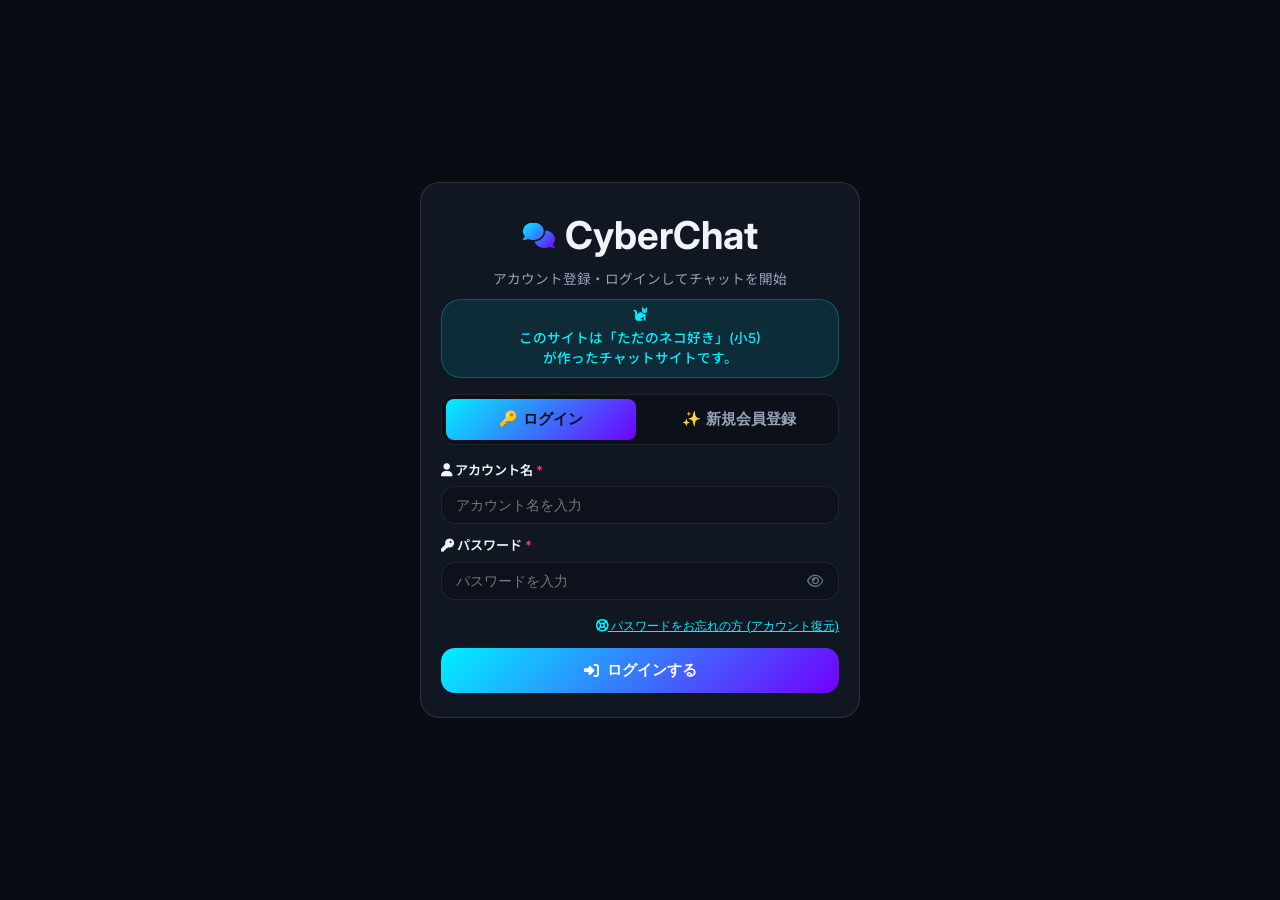
==== commit 4c18604e: "Add files via upload" ====
--- a/index.html
+++ b/index.html
@@ -21,7 +21,7 @@
   <link rel="stylesheet" href="css/components/paint-studio.css">
   <link rel="stylesheet" href="styles.css">
 </head>
-<body>
+<body class="ultra-lightweight">
   <!-- 背景グローエフェクト -->
   <div class="bg-glow bg-glow-1"></div>
   <div class="bg-glow bg-glow-2"></div>
@@ -205,6 +205,9 @@
             <div class="profile-trip" id="my-trip-display">◆------</div>
           </div>
           <div class="profile-card-actions">
+            <button id="btn-download-my-avatar" class="btn-icon" title="自分のアイコンをダウンロード" onclick="window.downloadUserAvatar(myAvatar, myName)">
+              <i class="fa-solid fa-download text-primary"></i>
+            </button>
             <button id="btn-open-edit-profile" class="btn-icon" title="プロフィール変更">
               <i class="fa-solid fa-pen-to-square"></i>
             </button>
@@ -219,6 +222,16 @@
             <div id="my-exp-bar-fill" class="exp-bar-fill" style="width: 0%;"></div>
           </div>
           <span id="my-exp-text" class="exp-text-val">0 / 50 EXP (0%)</span>
+        </div>
+
+        <!-- 📅 新規登録からの日数 ＆ 🔥 連日ログイン数表示 -->
+        <div class="user-stats-bar">
+          <div class="stat-badge-pill" title="アカウント新規登録からの経過日数">
+            <i class="fa-solid fa-calendar-days text-primary"></i> 登録 <strong id="val-reg-days">1</strong>日目
+          </div>
+          <div class="stat-badge-pill" title="連続ログイン日数">
+            <i class="fa-solid fa-fire text-warning"></i> 連続 <strong id="val-login-streak">1</strong>日
+          </div>
         </div>
       </div>
 
@@ -306,8 +319,13 @@
           </button>
 
 
-          <!-- ⚙️ 設定ボタン (効果音の音量・文字の大きさ) -->
-          <button id="btn-open-settings" onclick="window.openSettingsModal()" class="btn-icon" title="⚙️ 設定 (音量・文字サイズ)">
+          <!-- ⚡ 超超超軽量モード切り替えボタン -->
+          <button id="btn-toggle-ultra-light" class="btn-icon active-light" title="⚡ 超超超軽量モード ON/OFF (爆速・省電力)">
+            <i class="fa-solid fa-bolt text-warning"></i>
+          </button>
+
+          <!-- ⚙️ 設定ボタン (効果音の音量・文字サイズ) -->
+          <button id="btn-open-settings" onclick="window.openSettingsModal()" class="btn-icon" title="⚙️ 設定 (音量・文字サイズ・軽量化)">
             <i class="fa-solid fa-gear"></i>
           </button>
 
@@ -518,11 +536,6 @@
               <i class="fa-solid fa-brain text-warning"></i>
             </button>
 
-            <!-- 🧮 電卓キーパッド付き数学クイズ出題 ボタン -->
-            <button type="button" id="btn-open-custom-quiz" onclick="const m=document.getElementById('custom-quiz-modal'); if(m){ m.classList.remove('hidden'); m.style.display='flex'; }" class="btn-icon-tool" title="電卓キーパッドでオリジナル数学クイズを出題">
-              <i class="fa-solid fa-calculator text-success"></i>
-            </button>
-
             <button type="button" id="btn-emoji-toggle" class="btn-icon-tool" title="絵文字">
               <i class="fa-regular fa-face-smile"></i>
             </button>
@@ -570,6 +583,21 @@
             <!-- JS動的レンダリング -->
           </div>
         </div>
+
+        <!-- 🎁 オンライン全員EXP配布 (製作者専用) -->
+        <div class="admin-section-box" style="background: rgba(255, 215, 0, 0.08); border-color: rgba(255, 215, 0, 0.3);">
+          <h4><i class="fa-solid fa-gift text-warning"></i> 🎁 オンライン全員にEXP配布 (1〜10,000)</h4>
+          <p style="font-size:0.8rem; color:var(--text-secondary); margin-bottom:8px;">
+            自分を含めた現在オンラインの全ユーザーに 1 〜 10,000 EXP をリアルタイムで付与します。
+          </p>
+          <div style="display:flex; gap:8px; align-items:center; flex-wrap:wrap;">
+            <input type="number" id="admin-exp-amount-input" min="1" max="10000" value="500" placeholder="1〜10000" style="width:130px; padding:7px 10px; background:rgba(0,0,0,0.5); border:1px solid rgba(255,215,0,0.4); border-radius:6px; color:#fff; font-weight:bold;">
+            <button type="button" id="btn-admin-give-exp" class="btn-primary" style="background:linear-gradient(135deg, #ffd700, #ff8c00); color:#000; font-weight:bold; border:none; padding:7px 14px; cursor:pointer; border-radius:6px;">
+              <i class="fa-solid fa-wand-magic-sparkles"></i> オンライン全員にEXPを配布
+            </button>
+          </div>
+        </div>
+
         <div class="admin-section-box">
           <h4><i class="fa-solid fa-bolt text-danger"></i> ルーム一括操作</h4>
           <div class="admin-action-grid">
@@ -1083,6 +1111,19 @@
         <button class="btn-icon modal-close"><i class="fa-solid fa-xmark"></i></button>
       </div>
       <div class="modal-body">
+        <!-- 📅 登録からの日数 & 🔥 連続ログイン数 概要表示 -->
+        <div class="profile-stats-summary-box" style="display:flex; justify-content:space-around; align-items:center; background:rgba(0,0,0,0.3); border:1px solid rgba(255,255,255,0.1); border-radius:var(--radius-md); padding:10px 14px; margin-bottom:14px; text-align:center;">
+          <div>
+            <div style="font-size:0.75rem; color:var(--text-secondary); margin-bottom:2px;"><i class="fa-solid fa-calendar-days text-primary"></i> 登録からの日数</div>
+            <div style="font-size:1.15rem; font-weight:700; color:var(--accent-primary);" id="modal-stat-reg-days">1日目</div>
+          </div>
+          <div style="width:1px; height:28px; background:rgba(255,255,255,0.15);"></div>
+          <div>
+            <div style="font-size:0.75rem; color:var(--text-secondary); margin-bottom:2px;"><i class="fa-solid fa-fire text-warning"></i> 連続ログイン数</div>
+            <div style="font-size:1.15rem; font-weight:700; color:var(--text-warning);" id="modal-stat-login-streak">1日連続</div>
+          </div>
+        </div>
+
         <div class="input-group">
           <label for="edit-username">新しいユーザー名 <span class="required">*</span></label>
           <input type="text" id="edit-username" placeholder="新しい名前を入力" maxlength="20">
@@ -1165,6 +1206,9 @@
               <div class="custom-preview-wrapper" style="margin-top:10px; display:flex; align-items:center; gap:10px;">
                 <span class="preview-lbl" style="font-size:0.85rem; color:var(--text-secondary);">現在のアイコン:</span>
                 <div id="edit-avatar-preview" class="avatar-preview-box">🤖</div>
+                <button type="button" class="btn-secondary btn-sm" onclick="window.downloadUserAvatar(myAvatar, myName)" title="現在のアイコンを保存">
+                  <i class="fa-solid fa-download"></i> 保存
+                </button>
               </div>
             </div>
           </div>
@@ -1449,6 +1493,9 @@
           </div>
         </div>
         <div class="fc-header-actions">
+          <button id="fc-btn-download-avatar" class="btn-secondary btn-sm" title="フレンドのアイコンをダウンロード">
+            <i class="fa-solid fa-download"></i> アイコン保存
+          </button>
           <button id="fc-btn-jump-room" class="btn-secondary btn-sm hidden" title="相手のいる部屋に移動">
             <i class="fa-solid fa-right-to-bracket"></i> 部屋へ移動
           </button>
@@ -1514,102 +1561,6 @@
     </div>
   </div>
 
-  <!-- 🧮 電卓式オリジナル数学クイズ出題 モーダル -->
-  <div id="custom-quiz-modal" class="modal-overlay hidden">
-    <div class="modal-card glass-panel animate-scale-up" style="max-width: 480px; width: 95%;">
-      <div class="modal-header" style="background: linear-gradient(135deg, rgba(0, 240, 255, 0.2), rgba(0, 255, 136, 0.2));">
-        <h3><i class="fa-solid fa-calculator text-success"></i> 🧮 数学クイズ出題 (電卓キーパッド)</h3>
-        <button class="btn-icon modal-close"><i class="fa-solid fa-xmark"></i></button>
-      </div>
-
-      <div class="modal-body" style="padding: 16px;">
-        <!-- 出題問題のディスプレイ画面 -->
-        <div class="input-group" style="margin-bottom: 12px;">
-          <label style="font-weight: 700; font-size: 0.85rem; color: var(--text-secondary);">
-            <i class="fa-solid fa-display text-info"></i> 問題文 / 数式ディスプレイ (電卓操作で入力)
-          </label>
-          <div style="position: relative; margin-top: 4px;">
-            <input type="text" id="quiz-calc-display" placeholder="例: √144 + | -15 | × 3! = ?" style="width: 100%; font-size: 1.15rem; font-weight: 700; padding: 12px 14px; background: rgba(0,0,0,0.5); color: #00f0ff; border: 1px solid var(--accent-primary); border-radius: var(--radius-md); letter-spacing: 0.5px;">
-            <button type="button" onclick="window.clearCalcDisplay()" style="position: absolute; right: 10px; top: 50%; transform: translateY(-50%); padding: 4px 8px; font-size: 0.75rem; background: rgba(255,51,102,0.2); color: #ff3366; border: 1px solid rgba(255,51,102,0.4); border-radius: 4px; cursor: pointer;">全消去</button>
-          </div>
-        </div>
-
-        <!-- 電卓キーパッド Matrix -->
-        <div class="quiz-calc-keypad" style="display: grid; grid-template-columns: repeat(6, 1fr); gap: 6px; margin-bottom: 14px; background: rgba(0,0,0,0.2); padding: 10px; border-radius: var(--radius-md); border: 1px solid var(--glass-border);">
-          <!-- 行1: 特殊記号・ルート・階乗・絶対値 -->
-          <button type="button" class="calc-btn op" onclick="window.appendCalcSymbol('√')">√</button>
-          <button type="button" class="calc-btn op" onclick="window.appendCalcSymbol('!')">!</button>
-          <button type="button" class="calc-btn op" onclick="window.appendCalcSymbol('|')">|</button>
-          <button type="button" class="calc-btn op" onclick="window.appendCalcSymbol('^')">^</button>
-          <button type="button" class="calc-btn op" onclick="window.appendCalcSymbol('(')">(</button>
-          <button type="button" class="calc-btn op" onclick="window.appendCalcSymbol(')')">)</button>
-
-          <!-- 行2: 順列・組合せ・変数・演算子 -->
-          <button type="button" class="calc-btn spec" onclick="window.appendCalcSymbol('P')">P</button>
-          <button type="button" class="calc-btn spec" onclick="window.appendCalcSymbol('C')">C</button>
-          <button type="button" class="calc-btn spec" onclick="window.appendCalcSymbol('x')">x</button>
-          <button type="button" class="calc-btn spec" onclick="window.appendCalcSymbol('y')">y</button>
-          <button type="button" class="calc-btn spec" onclick="window.appendCalcSymbol('π')">π</button>
-          <button type="button" class="calc-btn del" onclick="window.backspaceCalcDisplay()"><i class="fa-solid fa-backspace"></i></button>
-
-          <!-- 行3: 7 8 9 + × -->
-          <button type="button" class="calc-btn num" onclick="window.appendCalcSymbol('7')">7</button>
-          <button type="button" class="calc-btn num" onclick="window.appendCalcSymbol('8')">8</button>
-          <button type="button" class="calc-btn num" onclick="window.appendCalcSymbol('9')">9</button>
-          <button type="button" class="calc-btn op" onclick="window.appendCalcSymbol(' + ')">+</button>
-          <button type="button" class="calc-btn op" onclick="window.appendCalcSymbol(' × ')">×</button>
-          <button type="button" class="calc-btn op" onclick="window.appendCalcSymbol(' ÷ ')">÷</button>
-
-          <!-- 行4: 4 5 6 - / -->
-          <button type="button" class="calc-btn num" onclick="window.appendCalcSymbol('4')">4</button>
-          <button type="button" class="calc-btn num" onclick="window.appendCalcSymbol('5')">5</button>
-          <button type="button" class="calc-btn num" onclick="window.appendCalcSymbol('6')">6</button>
-          <button type="button" class="calc-btn op" onclick="window.appendCalcSymbol(' - ')">-</button>
-          <button type="button" class="calc-btn op" onclick="window.appendCalcSymbol('/')">/</button>
-          <button type="button" class="calc-btn op" onclick="window.appendCalcSymbol(' = ?')">= ?</button>
-
-          <!-- 行5: 1 2 3 0 . , -->
-          <button type="button" class="calc-btn num" onclick="window.appendCalcSymbol('1')">1</button>
-          <button type="button" class="calc-btn num" onclick="window.appendCalcSymbol('2')">2</button>
-          <button type="button" class="calc-btn num" onclick="window.appendCalcSymbol('3')">3</button>
-          <button type="button" class="calc-btn num" onclick="window.appendCalcSymbol('0')">0</button>
-          <button type="button" class="calc-btn num" onclick="window.appendCalcSymbol('.')">.</button>
-          <button type="button" class="calc-btn num" onclick="window.appendCalcSymbol(',')">,</button>
-        </div>
-
-        <!-- 正解の解答入力 -->
-        <div class="input-group" style="margin-bottom: 12px;">
-          <label for="quiz-calc-answer" style="font-weight: 700; font-size: 0.85rem; color: var(--text-secondary);">
-            <i class="fa-solid fa-key text-warning"></i> 正解の解答 (チャットで判定する文字/数字)
-          </label>
-          <input type="text" id="quiz-calc-answer" placeholder="例: 135 (解答者がチャットで発言すべき文字)" style="width: 100%; font-size: 1rem; font-weight: 700; padding: 10px 12px; background: rgba(0,0,0,0.3); color: #00ff88; border: 1px solid rgba(0,255,136,0.4); border-radius: var(--radius-sm);">
-        </div>
-
-        <!-- 難易度選択 -->
-        <div class="input-group">
-          <label style="font-weight: 700; font-size: 0.85rem; color: var(--text-secondary); margin-bottom: 4px; display: block;">
-            <i class="fa-solid fa-signal text-danger"></i> 難易度を選択
-          </label>
-          <select id="quiz-calc-level" style="width: 100%; padding: 10px; border-radius: var(--radius-sm); background: rgba(0,0,0,0.4); color: #ffffff; border: 1px solid var(--glass-border); font-size: 0.9rem; font-weight: 600;">
-            <option value="easy">🟢 簡単 (足し算・引き算) [+50 EXP]</option>
-            <option value="normal" selected>🟡 普通 (掛け算・割り算) [+80 EXP]</option>
-            <option value="hard">🔴 難しい (四則演算の組み合わせ) [+120 EXP]</option>
-            <option value="very_hard">🟣 すごく難しい (√, !, 数列) [+200 EXP]</option>
-            <option value="ultra_hard">👑 ものすごく難しい (高校・大学超ムズ) [+350 EXP]</option>
-          </select>
-        </div>
-
-      </div>
-
-      <div class="modal-footer" style="display: flex; justify-content: space-between; align-items: center;">
-        <button type="button" class="btn-secondary modal-close">キャンセル</button>
-        <button type="button" id="btn-submit-custom-quiz" onclick="window.publishCustomQuizFromCalc()" class="btn-primary" style="padding: 10px 24px; font-weight: 800; font-size: 0.95rem; background: linear-gradient(135deg, #00ff88, #00f0ff); color: #050b14; border: none; box-shadow: 0 0 14px rgba(0,255,136,0.4);">
-          <i class="fa-solid fa-paper-plane"></i> クイズをチャットに出題！
-        </button>
-      </div>
-    </div>
-  </div>
-
   <!-- ⚙️ 設定モーダル (音量 & 文字サイズ) -->
   <div id="settings-modal" class="modal-overlay hidden">
     <div class="modal-card glass-panel animate-scale-up" style="max-width: 440px;">
@@ -1631,6 +1582,20 @@
             <button type="button" class="btn-secondary btn-sm btn-font-opt" data-size="large">大</button>
           </div>
         </div>
+
+        <div class="input-group" style="margin-top:16px;">
+          <label><i class="fa-solid fa-bolt text-warning"></i> 動作スピード (サクサク軽量化)</label>
+          <div style="margin-top:8px; display:flex; align-items:center; justify-content:space-between; background:rgba(255,255,255,0.05); padding:12px 14px; border-radius:var(--radius-sm); border:1px solid var(--glass-border);">
+            <div>
+              <div style="font-weight:600; font-size:0.9rem; color:var(--text-primary);">⚡ 超超超軽量モード (推奨)</div>
+              <div style="font-size:0.75rem; color:var(--text-muted);">ぼかし・背景アニメ・影を完全OFFにして重さゼロに！</div>
+            </div>
+            <label class="toggle-switch">
+              <input type="checkbox" id="settings-ultra-light-toggle" checked>
+              <span class="slider round"></span>
+            </label>
+          </div>
+        </div>
       </div>
       <div class="modal-footer">
         <button class="btn-primary modal-close">完了</button>
@@ -1638,10 +1603,50 @@
     </div>
   </div>
 
+  <!-- 👤 ユーザー詳細 & アイコンダウンロード モーダル -->
+  <div id="user-card-modal" class="modal-overlay hidden">
+    <div class="modal-card glass-panel animate-scale-up" style="max-width: 440px; text-align: center;">
+      <div class="modal-header">
+        <h3><i class="fa-solid fa-id-card text-primary"></i> ユーザープロフィール & アイコン</h3>
+        <button class="btn-icon modal-close"><i class="fa-solid fa-xmark"></i></button>
+      </div>
+      <div class="modal-body" style="display: flex; flex-direction: column; align-items: center; gap: 14px; padding: 20px 16px;">
+        <div class="user-card-avatar-wrapper" style="position: relative;">
+          <div id="uc-avatar-display" class="user-card-avatar-large">🤖</div>
+        </div>
+
+        <div class="user-card-info-box" style="width: 100%;">
+          <h3 id="uc-username-display" style="font-size: 1.3rem; margin-bottom: 4px; color: var(--text-primary);">ユーザー名</h3>
+          <div id="uc-badges-display" style="display: flex; justify-content: center; gap: 6px; flex-wrap: wrap; margin-bottom: 8px;"></div>
+          <div id="uc-status-text" class="user-item-status" style="font-size: 0.9rem; color: var(--accent-primary); font-weight: 500;">💬 雑談歓迎</div>
+          <div id="uc-trip-text" style="font-size: 0.78rem; opacity: 0.7; margin-top: 4px; font-family: monospace; color: var(--text-secondary);">◆------</div>
+        </div>
+
+        <div class="user-card-download-box" style="width: 100%; background: rgba(0, 240, 255, 0.08); border: 1px solid rgba(0, 240, 255, 0.25); border-radius: var(--radius-md); padding: 14px; text-align: center;">
+          <div style="font-size: 0.85rem; font-weight: bold; color: var(--accent-primary); margin-bottom: 10px;">
+            <i class="fa-solid fa-circle-down"></i> アイコンダウンロード
+          </div>
+          <div style="display: flex; gap: 8px; justify-content: center; flex-wrap: wrap;">
+            <button type="button" id="btn-uc-download-avatar" class="btn-primary btn-block" style="padding: 10px 16px; font-weight: bold;">
+              <i class="fa-solid fa-download"></i> アイコンを保存 (PNG/GIF/動画)
+            </button>
+          </div>
+        </div>
+
+        <div id="uc-actions-row" style="display: flex; gap: 8px; width: 100%; justify-content: center;">
+          <!-- 内緒話・フレンド申請等 -->
+        </div>
+      </div>
+      <div class="modal-footer">
+        <button class="btn-secondary modal-close">閉じる</button>
+      </div>
+    </div>
+  </div>
+
   <!-- トースト通知 -->
   <div id="toast-container" class="toast-container"></div>
 
   <!-- Application Logic Script -->
-  <script type="module" src="app.js?v=35"></script>
+  <script type="module" src="app.js?v=37"></script>
 </body>
 </html>
--- a/styles.css
+++ b/styles.css
@@ -1869,6 +1869,45 @@
   font-size: 0.76rem;
   color: var(--text-secondary);
   margin-top: 2px;
+}
+
+.access-type-card .exp-text-val {
+  display: block;
+  font-size: 0.68rem;
+  color: var(--text-secondary);
+  text-align: right;
+  margin-top: 2px;
+}
+
+/* 📅 新規登録日数 & 🔥 連続ログイン数表示 */
+.user-stats-bar {
+  display: flex;
+  align-items: center;
+  justify-content: space-between;
+  gap: 6px;
+  margin-top: 4px;
+  padding-top: 6px;
+  border-top: 1px dashed rgba(255, 255, 255, 0.1);
+}
+
+.stat-badge-pill {
+  flex: 1;
+  display: flex;
+  align-items: center;
+  justify-content: center;
+  gap: 4px;
+  font-size: 0.72rem;
+  padding: 4px 6px;
+  background: rgba(255, 255, 255, 0.04);
+  border: 1px solid rgba(255, 255, 255, 0.08);
+  border-radius: var(--radius-sm);
+  color: var(--text-secondary);
+  white-space: nowrap;
+}
+
+.stat-badge-pill strong {
+  color: #ffffff;
+  font-weight: 700;
 }
 
 /* Topic Pin Bar */
@@ -4892,3 +4931,186 @@
 .math-quiz-question-text {
   font-size: 1.12rem !important;
 }
+
+/* 👤 User Card Modal & Avatar Downloader Styling */
+.user-card-avatar-large {
+  width: 100px;
+  height: 100px;
+  border-radius: 50%;
+  font-size: 3.2rem;
+  display: flex;
+  align-items: center;
+  justify-content: center;
+  background: var(--accent-gradient);
+  color: #ffffff;
+  border: 3px solid var(--accent-primary);
+  box-shadow: 0 0 24px rgba(0, 240, 255, 0.4);
+  transition: transform 0.3s ease, box-shadow 0.3s ease;
+  overflow: hidden;
+  margin: 0 auto;
+  cursor: pointer;
+}
+
+.user-card-avatar-large:hover {
+  transform: scale(1.06) rotate(2deg);
+  box-shadow: 0 0 32px rgba(0, 240, 255, 0.6);
+}
+
+.user-card-avatar-large .avatar-img-obj,
+.user-card-avatar-large .avatar-video-obj {
+  width: 100%;
+  height: 100%;
+  object-fit: cover;
+  border-radius: 50%;
+}
+
+.avatar-clickable {
+  cursor: pointer !important;
+  transition: transform 0.2s ease, opacity 0.2s ease;
+}
+
+.avatar-clickable:hover {
+  transform: scale(1.12);
+  opacity: 0.9;
+  box-shadow: 0 0 12px var(--accent-primary);
+}
+
+.btn-icon-dl-sm {
+  background: rgba(0, 240, 255, 0.12);
+  border: 1px solid rgba(0, 240, 255, 0.3);
+  color: var(--accent-primary);
+  padding: 3px 7px;
+  border-radius: var(--radius-sm);
+  font-size: 0.75rem;
+  cursor: pointer;
+  transition: all 0.2s ease;
+  display: inline-flex;
+  align-items: center;
+  gap: 4px;
+}
+
+.btn-icon-dl-sm:hover {
+  background: rgba(0, 240, 255, 0.25);
+  transform: translateY(-1px);
+  box-shadow: 0 0 8px rgba(0, 240, 255, 0.4);
+}
+
+/* ==========================================================================
+   ⚡ 超超超軽量モード (Ultra-Lightweight & Maximum Performance System)
+   ========================================================================== */
+
+/* 1. パフォーマンス優先の描画・ぼかし完全無効化 */
+body.ultra-lightweight,
+body.ultra-lightweight * {
+  backdrop-filter: none !important;
+  -webkit-backdrop-filter: none !important;
+  box-shadow: none !important;
+  text-shadow: none !important;
+  animation: none !important;
+  transition: none !important;
+}
+
+/* 2. 重い背景グローエレメントを非表示 */
+body.ultra-lightweight .bg-glow,
+body.ultra-lightweight .bg-glow-1,
+body.ultra-lightweight .bg-glow-2 {
+  display: none !important;
+}
+
+/* 3. グラスパネルの背景色をソリッド化（透過ぼかし計算の排除でGPU負荷ゼロに） */
+body.ultra-lightweight .glass-panel {
+  background: #101622 !important;
+  border: 1px solid rgba(255, 255, 255, 0.12) !important;
+}
+
+/* テーマ別ソリッド背景の最適化 */
+body.ultra-lightweight[data-theme="light"] .glass-panel {
+  background: #ffffff !important;
+  border: 1px solid #e2e8f0 !important;
+}
+
+body.ultra-lightweight[data-theme="matrix"] .glass-panel {
+  background: #041208 !important;
+}
+
+body.ultra-lightweight[data-theme="vapor"] .glass-panel {
+  background: #180924 !important;
+}
+
+body.ultra-lightweight[data-theme="ocean"] .glass-panel {
+  background: #06182c !important;
+}
+
+/* 4. モーダル・ポップアップ・ヘッダー・フッターの高速ソリッド描画 */
+body.ultra-lightweight .chat-header,
+body.ultra-lightweight .chat-footer,
+body.ultra-lightweight .sidebar,
+body.ultra-lightweight .modal-card,
+body.ultra-lightweight .theme-picker-popup,
+body.ultra-lightweight .screen-share-box,
+body.ultra-lightweight .join-card {
+  background: #101622 !important;
+  border-color: rgba(255, 255, 255, 0.12) !important;
+}
+
+body.ultra-lightweight[data-theme="light"] .chat-header,
+body.ultra-lightweight[data-theme="light"] .chat-footer,
+body.ultra-lightweight[data-theme="light"] .sidebar,
+body.ultra-lightweight[data-theme="light"] .modal-card,
+body.ultra-lightweight[data-theme="light"] .theme-picker-popup {
+  background: #ffffff !important;
+  border-color: #cbd5e1 !important;
+}
+
+/* 5. トグルスイッチ等の便利パーツ */
+.toggle-switch {
+  position: relative;
+  display: inline-block;
+  width: 44px;
+  height: 24px;
+  flex-shrink: 0;
+}
+
+.toggle-switch input {
+  opacity: 0;
+  width: 0;
+  height: 0;
+}
+
+.toggle-switch .slider {
+  position: absolute;
+  cursor: pointer;
+  top: 0; left: 0; right: 0; bottom: 0;
+  background-color: rgba(255, 255, 255, 0.2);
+  transition: .2s;
+  border-radius: 24px;
+}
+
+.toggle-switch .slider:before {
+  position: absolute;
+  content: "";
+  height: 18px;
+  width: 18px;
+  left: 3px;
+  bottom: 3px;
+  background-color: white;
+  transition: .2s;
+  border-radius: 50%;
+}
+
+.toggle-switch input:checked + .slider {
+  background-color: var(--accent-primary, #00f0ff);
+}
+
+.toggle-switch input:checked + .slider:before {
+  transform: translateX(20px);
+}
+
+/* 6. 軽量化モードボタン強調表示 */
+.btn-icon.active-light {
+  color: var(--warning-color, #ffb800) !important;
+  background: rgba(255, 184, 0, 0.15) !important;
+  border-color: rgba(255, 184, 0, 0.3) !important;
+}
+
+
